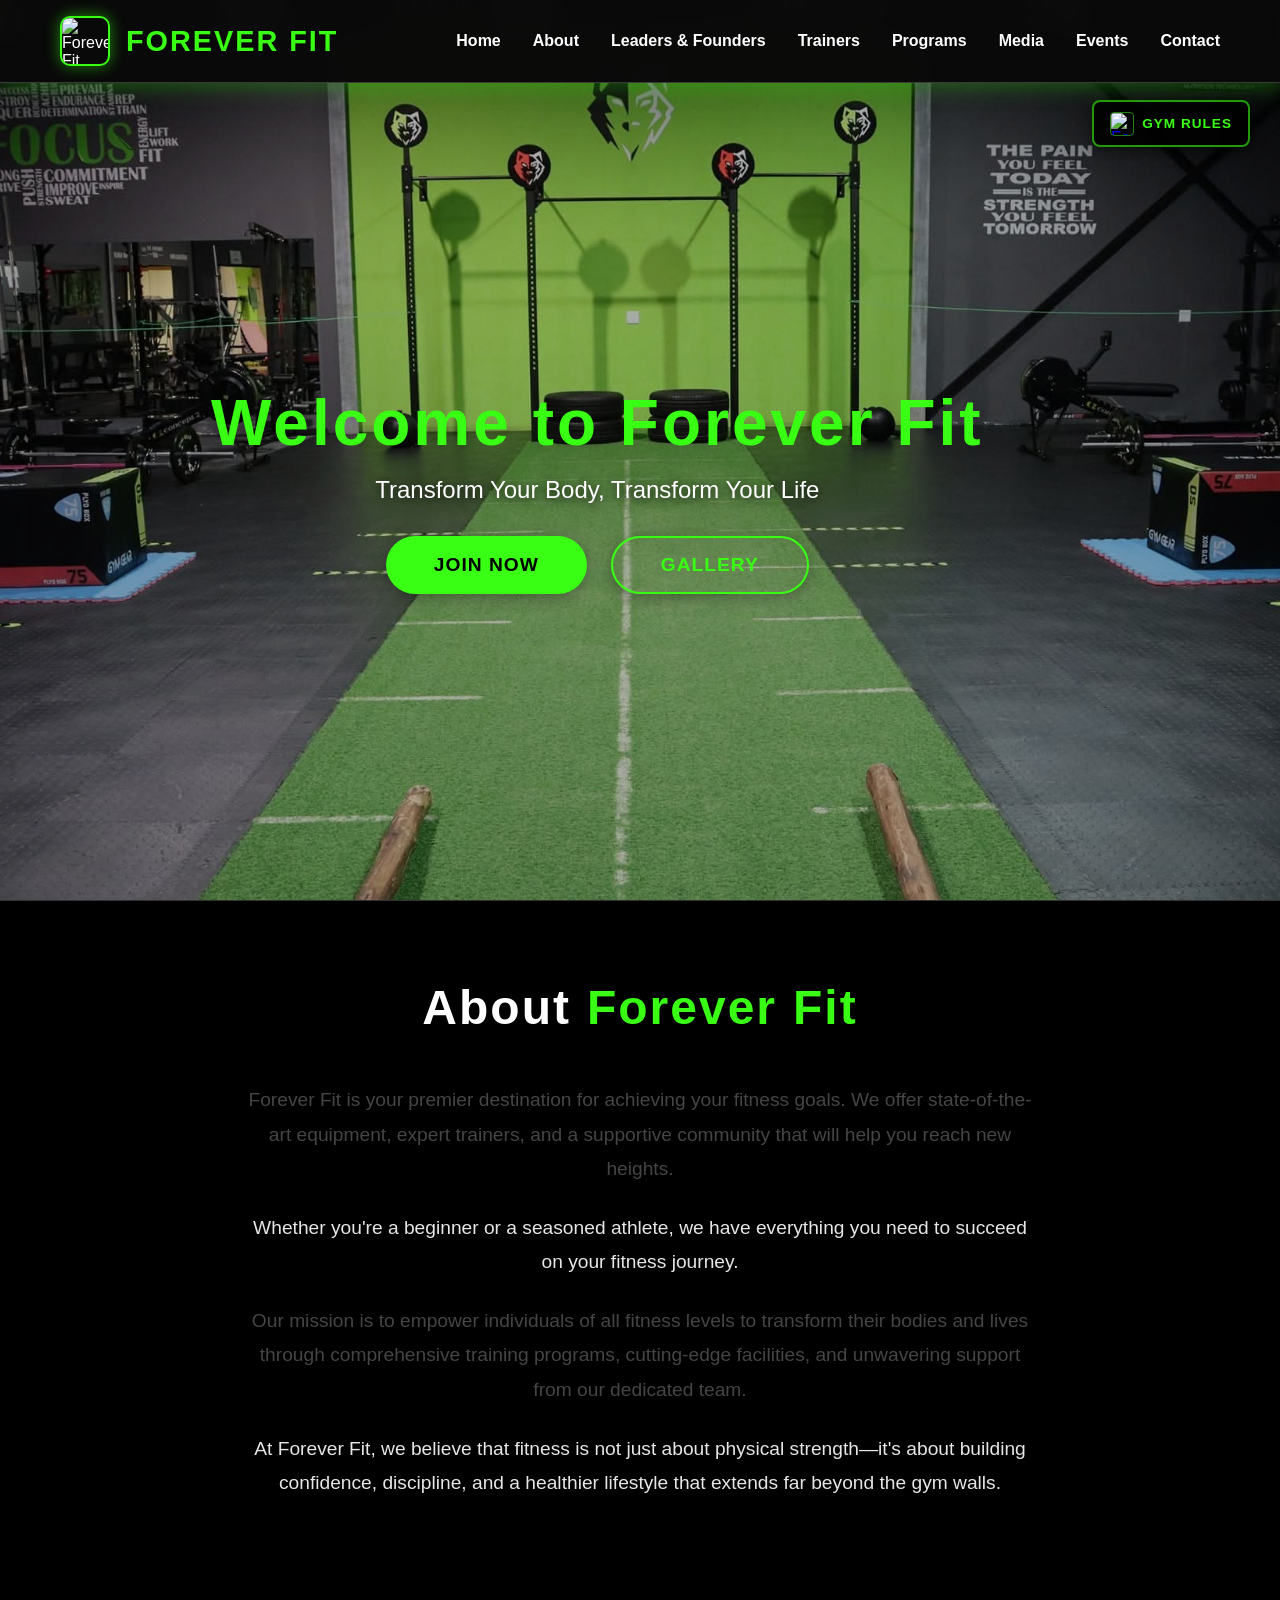
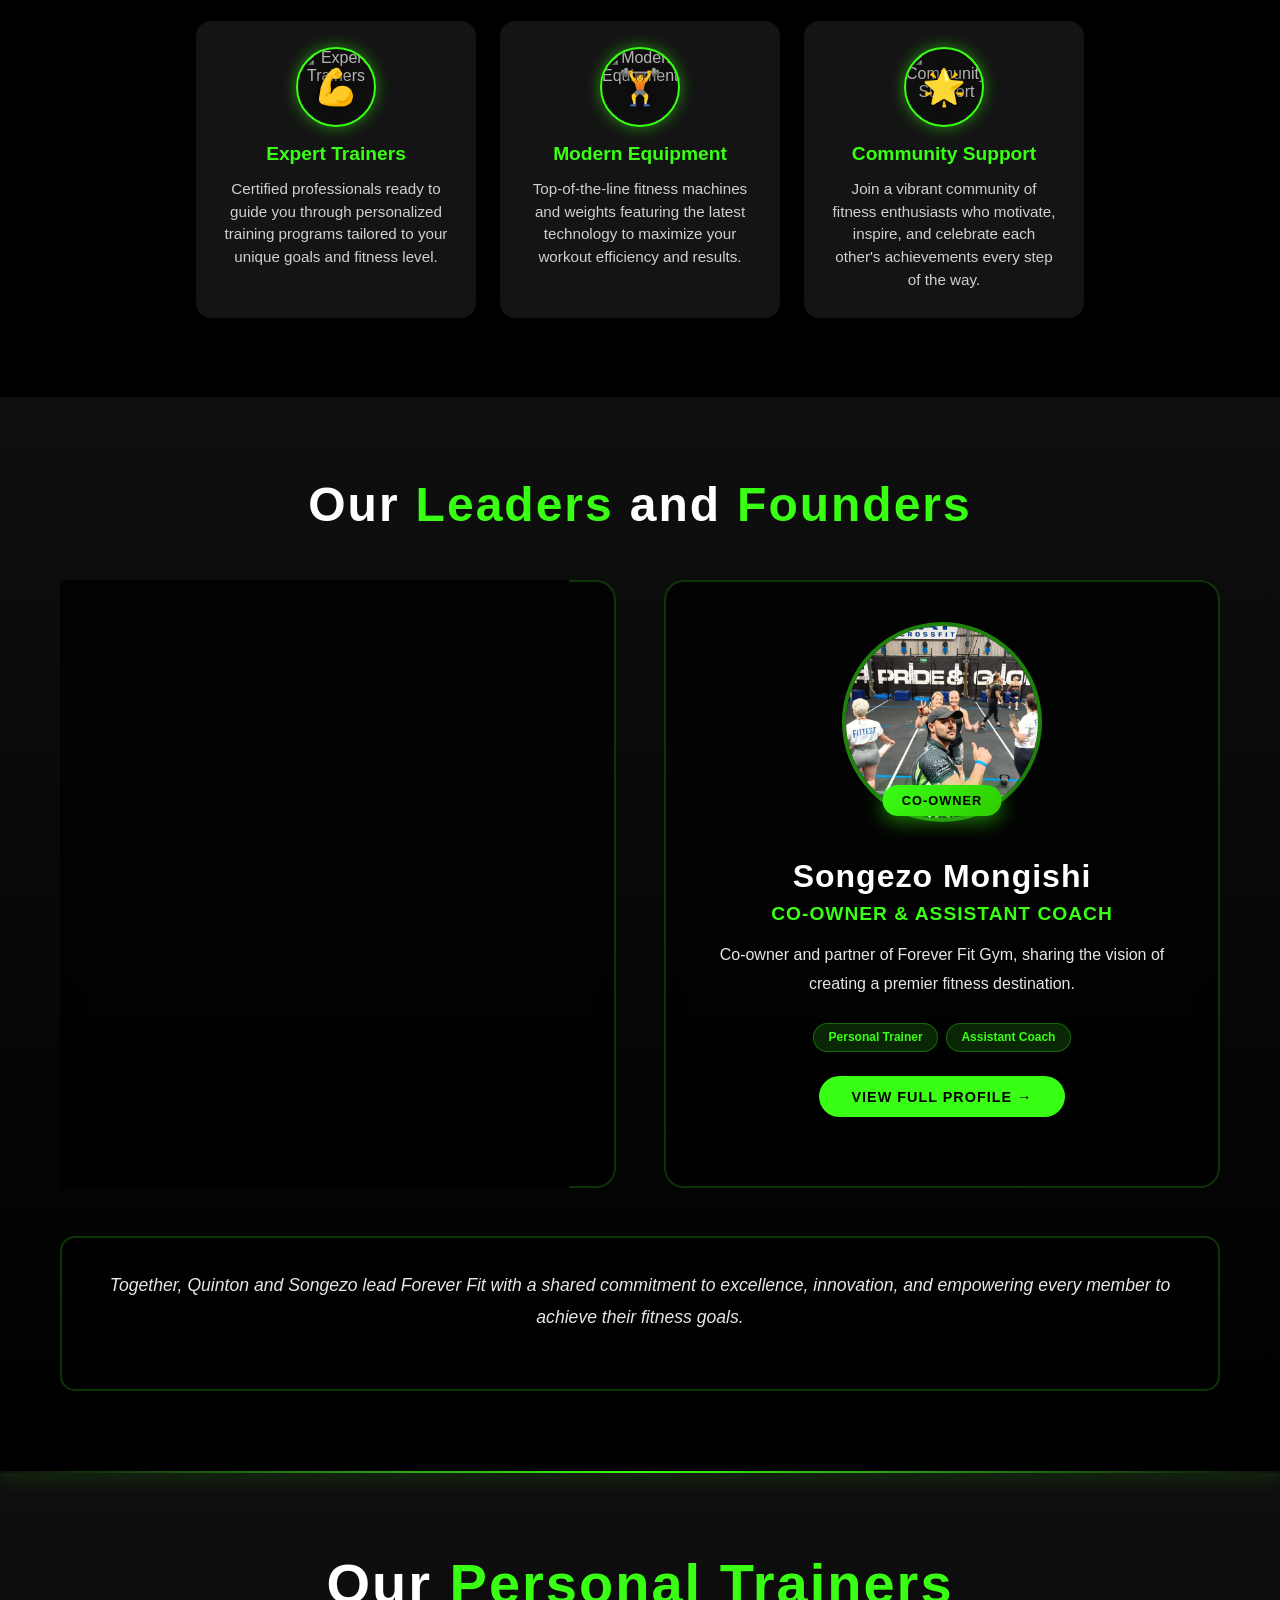
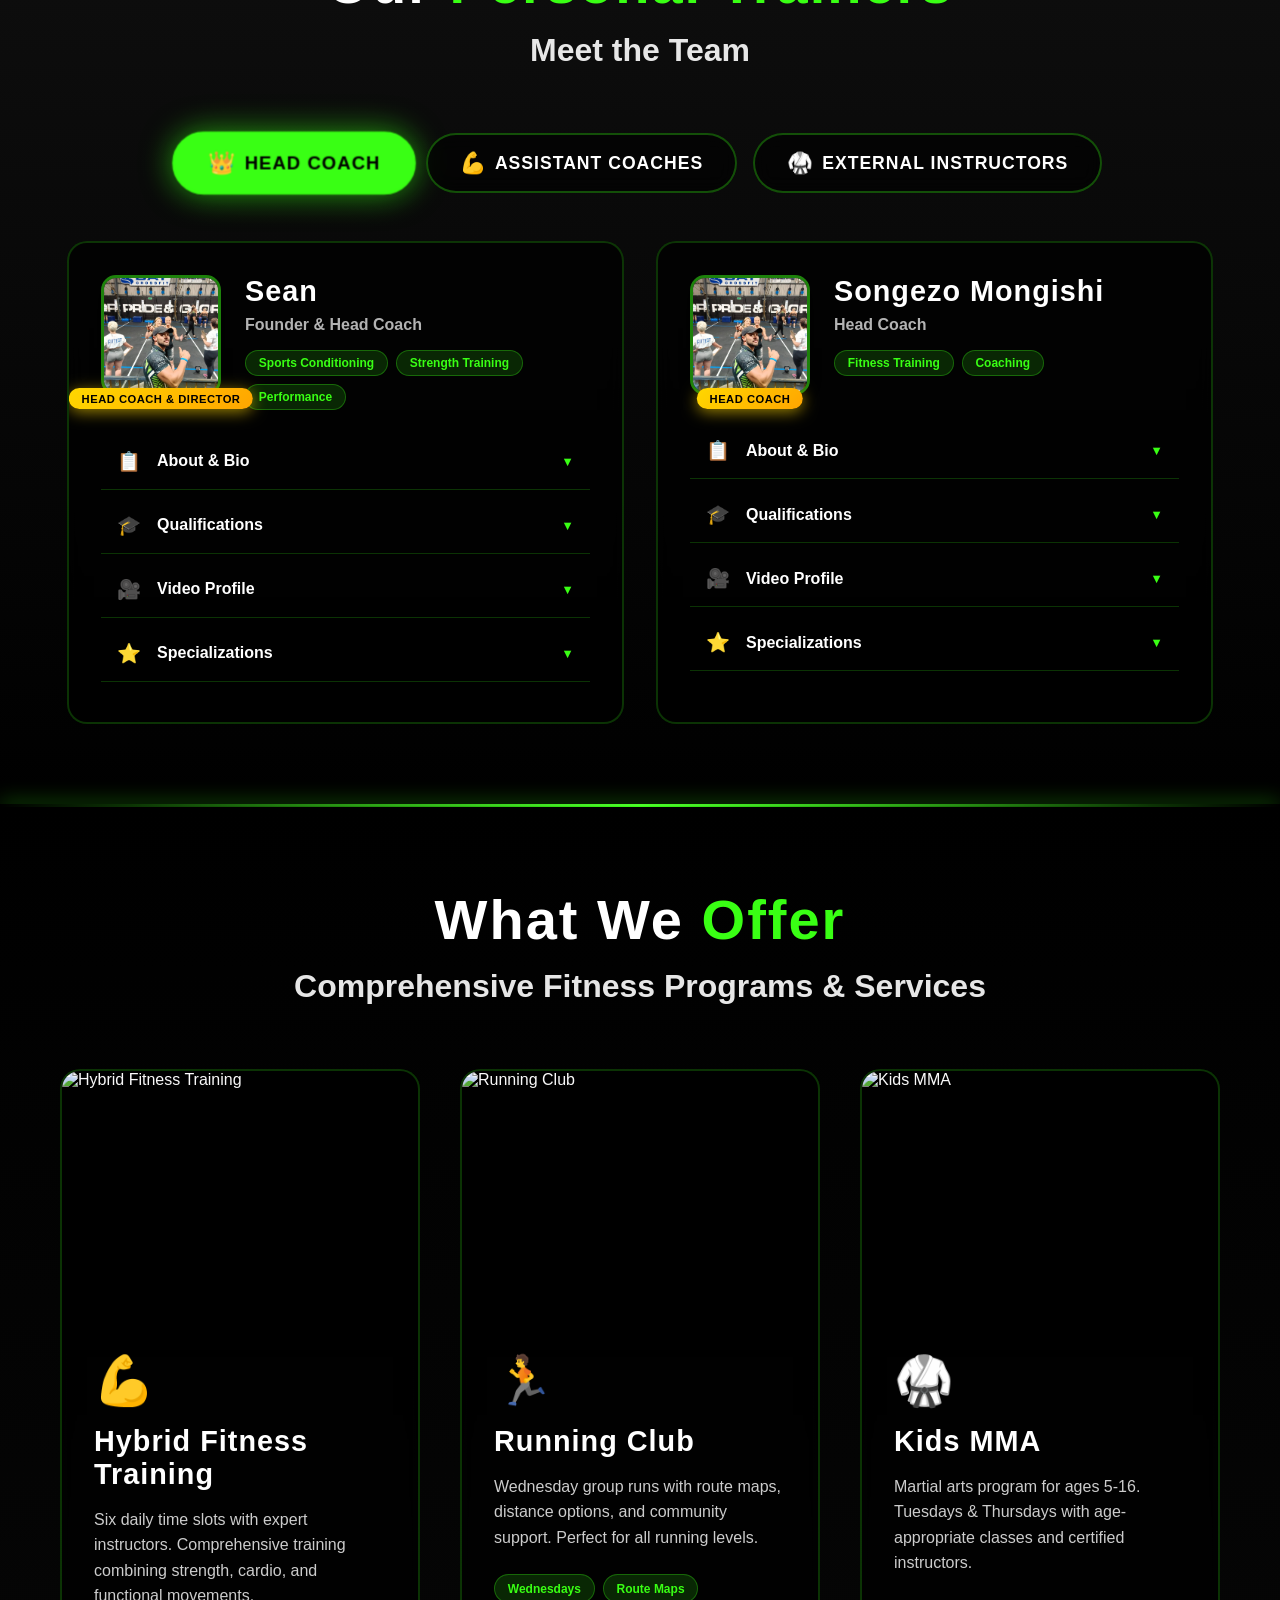
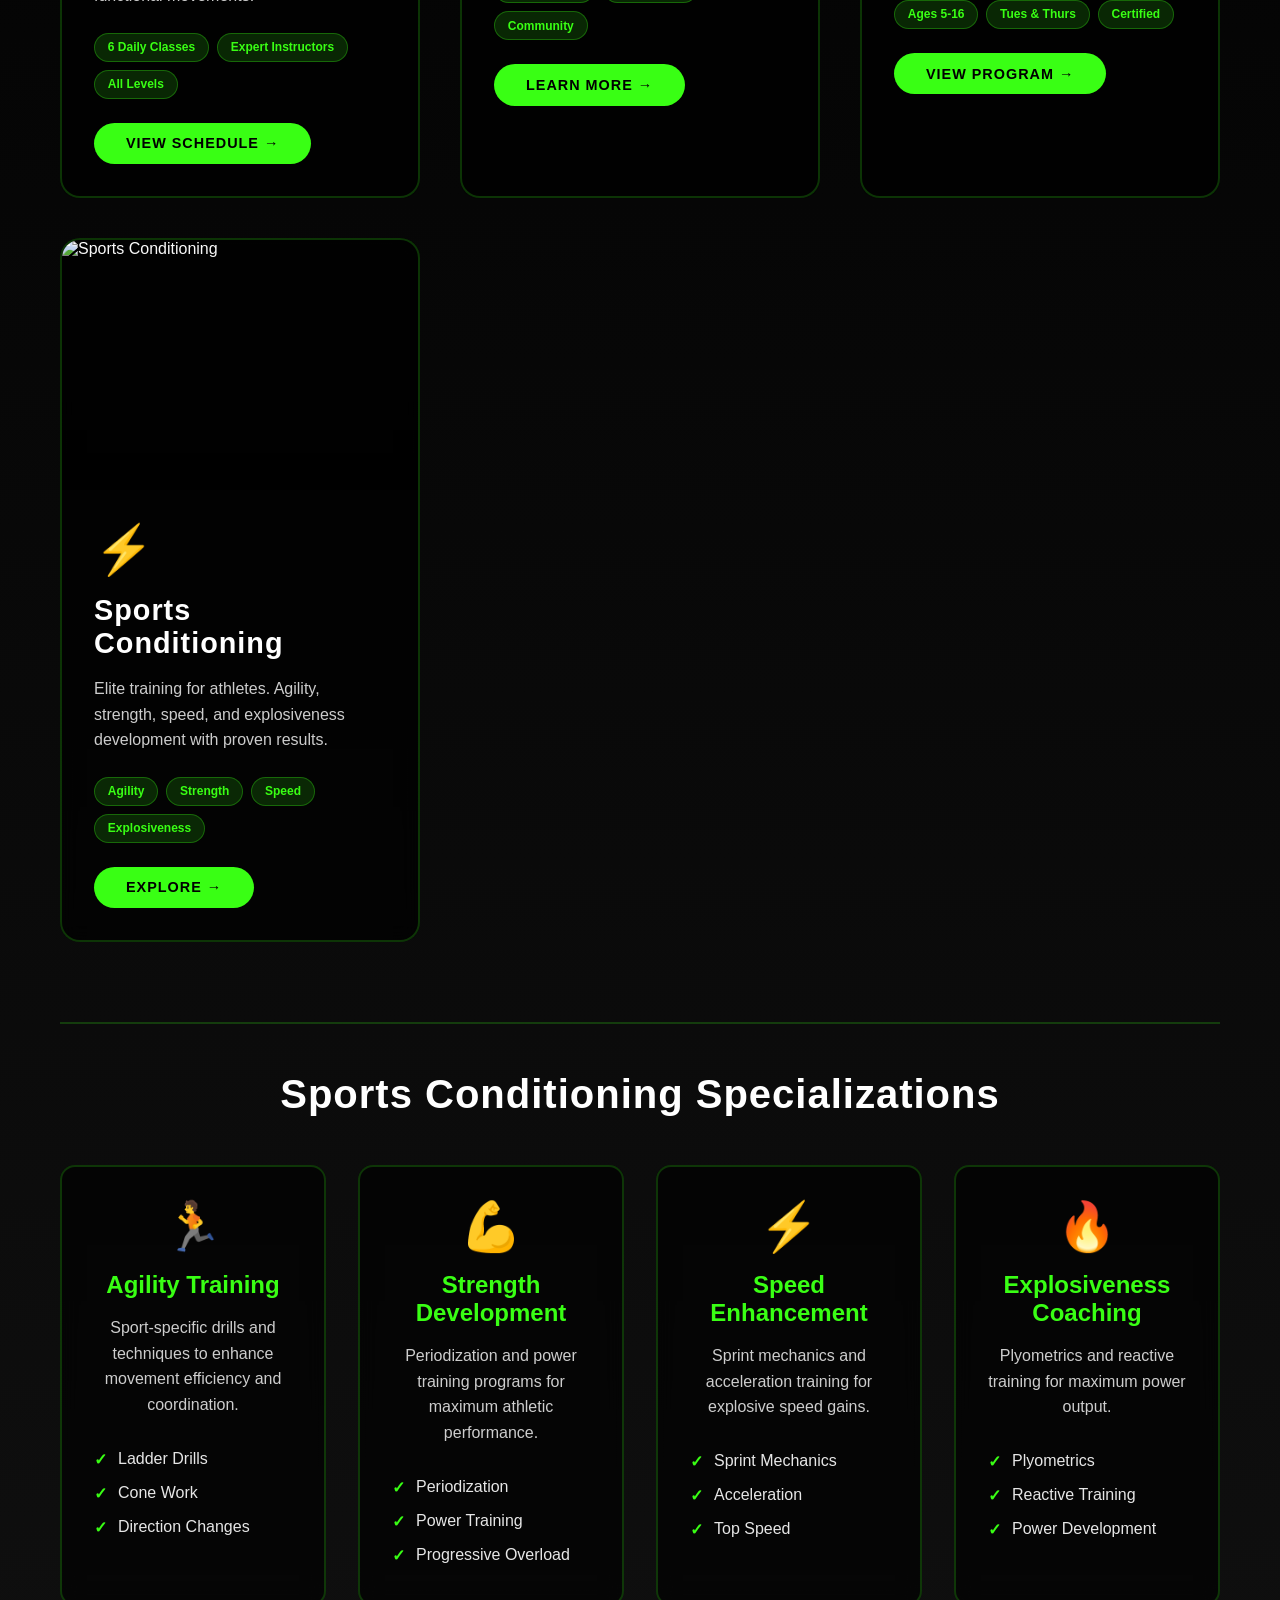
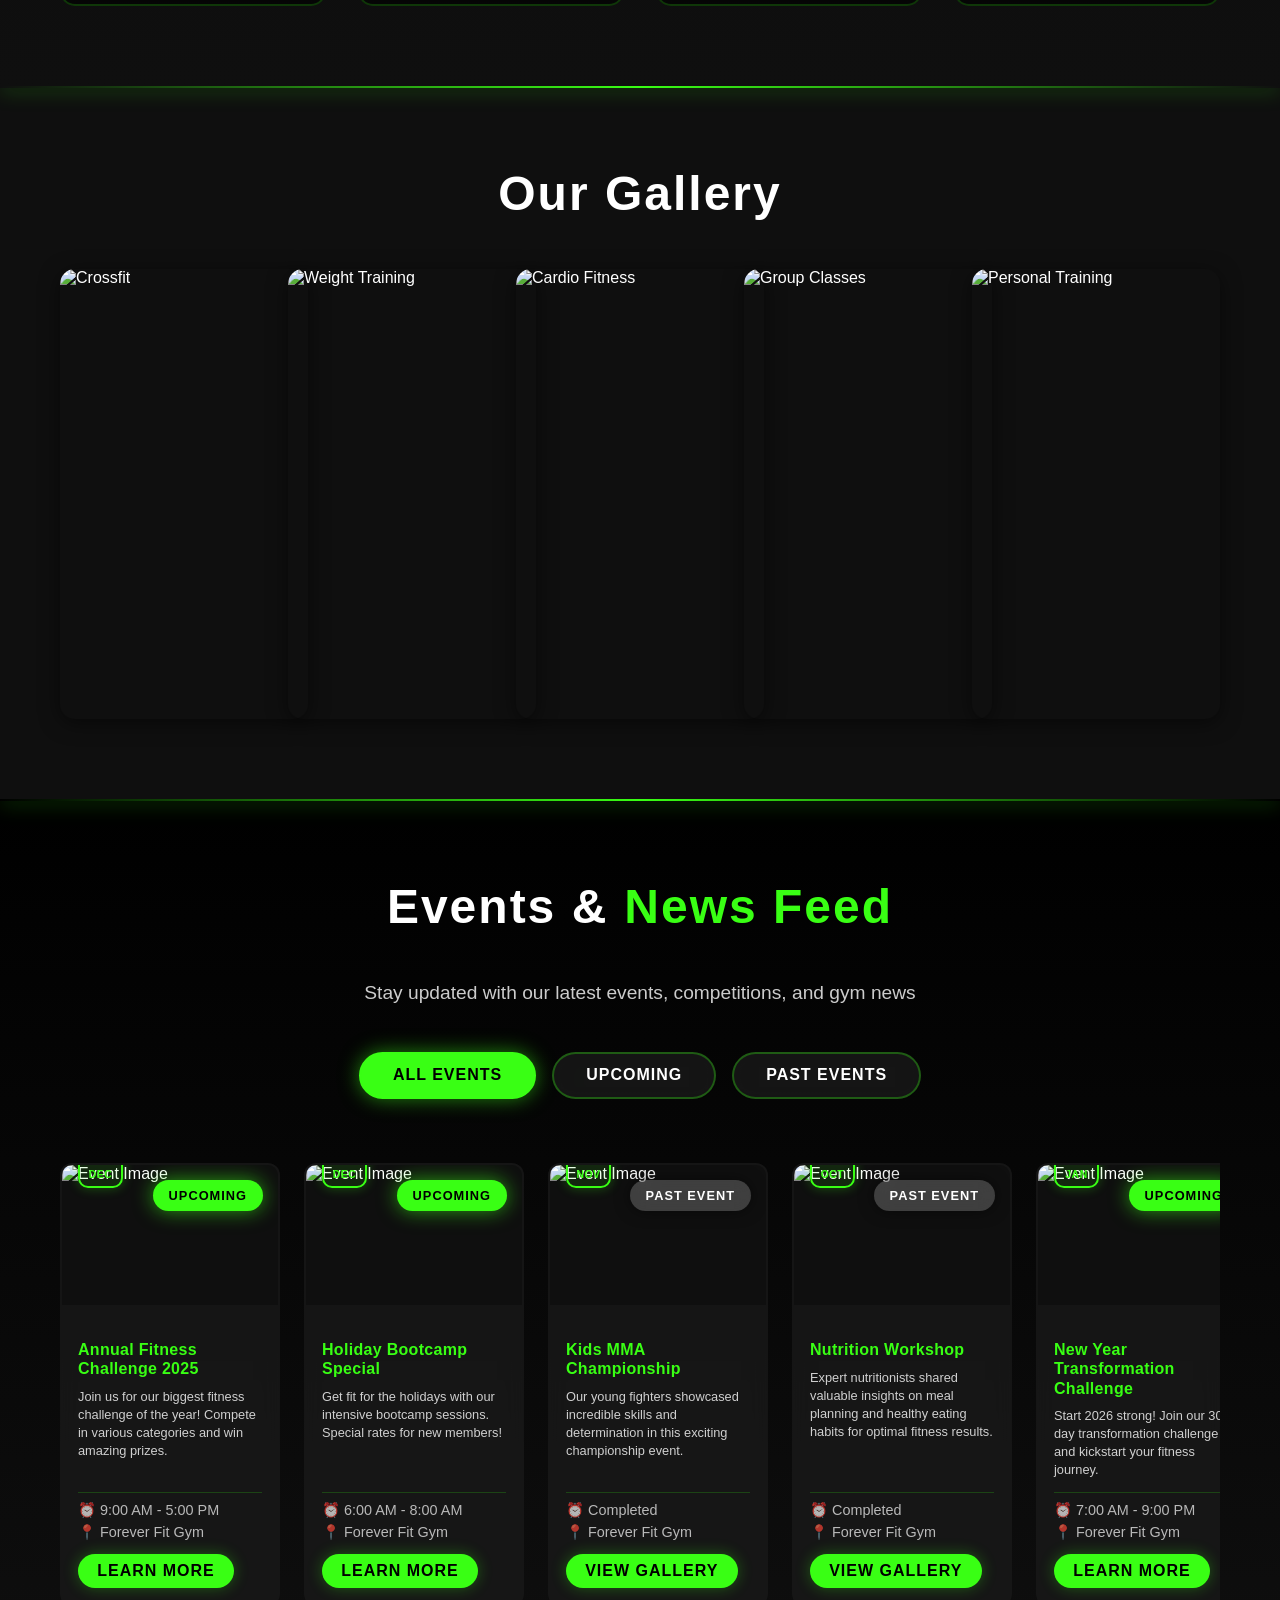
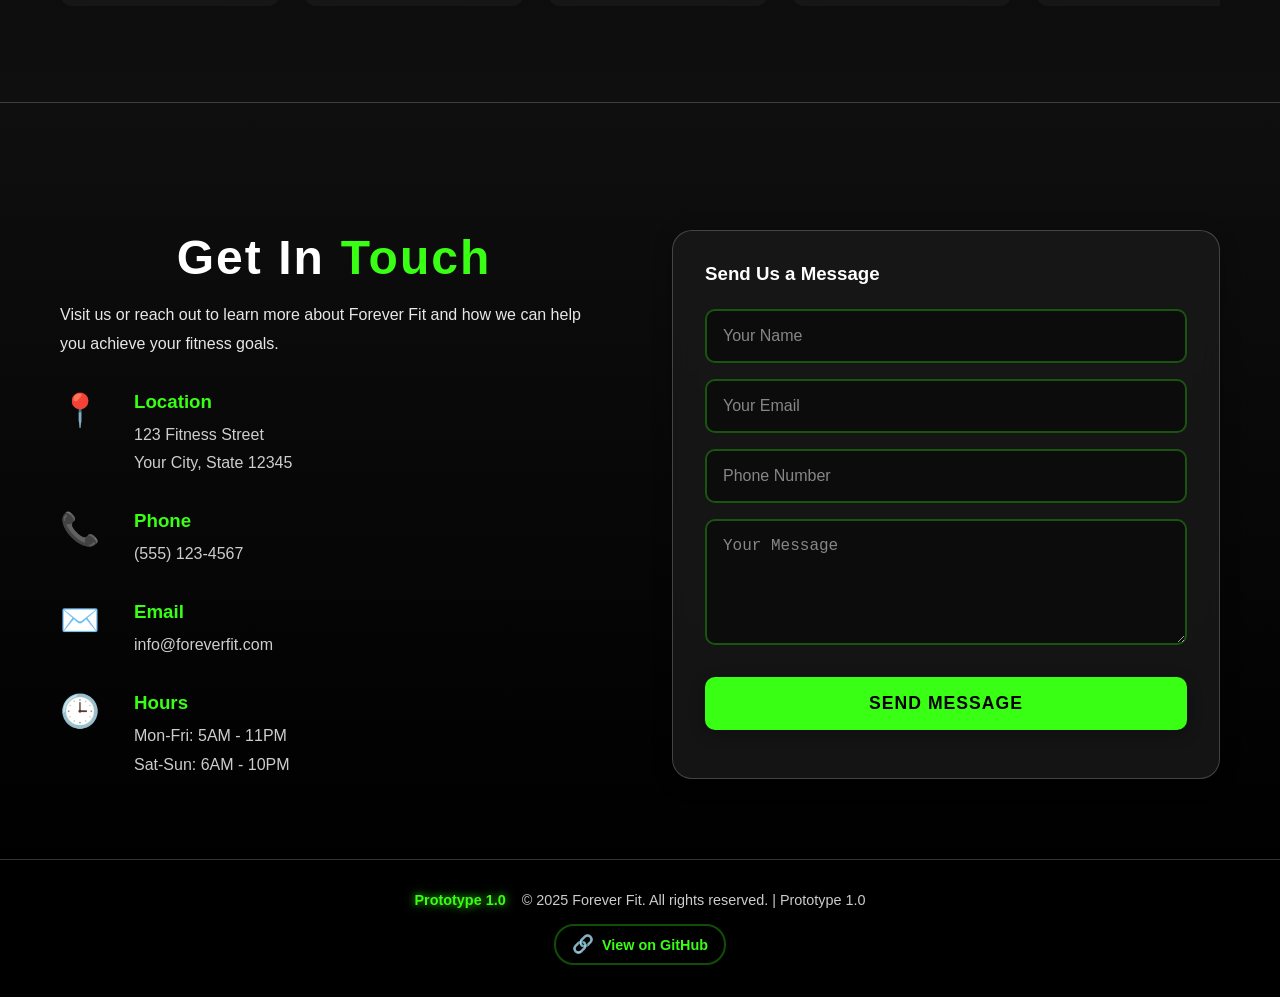
==== index.html @ a6844ccd "Complete mobile-responsive website - all pages optimized for mobile browsers" ====
<!DOCTYPE html>
<html lang="en">
<head>
    <meta charset="UTF-8">
    <meta name="viewport" content="width=device-width, initial-scale=1.0">
    <meta name="description" content="Forever Fit Gym - Your Ultimate Fitness Destination">
    <title>Forever Fit - Gym & Fitness</title>
    <link rel="stylesheet" href="css/styles.css">
    <link rel="preload" href="assets/splashenhanced.jpeg" as="image">
</head>
<body>
    <!-- Top Navigation Section -->
    <nav class="navbar" role="navigation" aria-label="Main navigation">
        <div class="nav-container">
            <div class="logo">
                <img src="images/splash enhanced.jpeg" alt="Forever Fit Logo" class="logo-image">
                <h1>FOREVER FIT</h1>
            </div>
            <ul class="nav-menu">
                <li><a href="#home">Home</a></li>
                <li><a href="#about">About</a></li>
                <li><a href="#leaders">Leaders & Founders</a></li>
                <li><a href="#trainers">Trainers</a></li>
                <li><a href="#programs">Programs</a></li>
                <li><a href="#media">Media</a></li>
                <li><a href="#events">Events</a></li>
                <li><a href="#contact">Contact</a></li>
            </ul>
            <button class="menu-toggle" aria-label="Toggle menu" aria-expanded="false">
                <span></span>
                <span></span>
                <span></span>
            </button>
        </div>
    </nav>

    <!-- Section 1: Hero Section -->
    <section id="home" class="hero-section">
        <!-- Gym Rules Button (Top Right Corner) -->
        <a href="gym-rules.html" class="gym-rules-btn-corner">
            <img src="images/splash enhanced.jpeg" alt="Forever Fit Logo" class="gym-rules-icon">
            <span>GYM RULES</span>
        </a>
        
        <div class="hero-background">
            <div class="matrix-overlay"></div>
        </div>
        <div class="hero-content">
            <h1 class="hero-title">Welcome to Forever Fit</h1>
            <p class="hero-subtitle">Transform Your Body, Transform Your Life</p>
            <div class="hero-buttons">
                <button class="cta-button">Join Now</button>
                <a href="#media" class="cta-button cta-button-secondary">Gallery</a>
            </div>
        </div>
        <div class="scroll-indicator">
            <span>Scroll Down</span>
            <div class="arrow"></div>
        </div>
    </section>

    <!-- Section 2: About Section -->
    <section id="about" class="about-section">
        <div class="about-background-image"></div>
        <div class="container">
            <h2 class="section-title">
                <span class="title-word">About</span>
                <span class="title-word accent">Forever</span>
                <span class="title-word accent">Fit</span>
            </h2>
            <div class="about-content">
                <div class="about-text">
                    <p class="sentence sentence-1 slide-in-left">Forever Fit is your premier destination for achieving your fitness goals. We offer state-of-the-art equipment, expert trainers, and a supportive community that will help you reach new heights.</p>
                    <p class="sentence sentence-2 slide-in-right">Whether you're a beginner or a seasoned athlete, we have everything you need to succeed on your fitness journey.</p>
                    <p class="sentence sentence-3 slide-in-left">Our mission is to empower individuals of all fitness levels to transform their bodies and lives through comprehensive training programs, cutting-edge facilities, and unwavering support from our dedicated team.</p>
                    <p class="sentence sentence-4 slide-in-right">At Forever Fit, we believe that fitness is not just about physical strength—it's about building confidence, discipline, and a healthier lifestyle that extends far beyond the gym walls.</p>
                </div>
                <div class="about-features">
                    <div class="feature-card">
                        <div class="feature-icon-wrapper">
                            <img src="images/splash enhanced.jpeg" alt="Expert Trainers" class="feature-icon-image">
                            <div class="feature-icon-overlay">💪</div>
                        </div>
                        <h3>Expert Trainers</h3>
                        <p>Certified professionals ready to guide you through personalized training programs tailored to your unique goals and fitness level.</p>
                    </div>
                    <div class="feature-card">
                        <div class="feature-icon-wrapper">
                            <img src="images/splash enhanced.jpeg" alt="Modern Equipment" class="feature-icon-image">
                            <div class="feature-icon-overlay">🏋️</div>
                        </div>
                        <h3>Modern Equipment</h3>
                        <p>Top-of-the-line fitness machines and weights featuring the latest technology to maximize your workout efficiency and results.</p>
                    </div>
                    <div class="feature-card">
                        <div class="feature-icon-wrapper">
                            <img src="images/splash enhanced.jpeg" alt="Community Support" class="feature-icon-image">
                            <div class="feature-icon-overlay">🌟</div>
                        </div>
                        <h3>Community Support</h3>
                        <p>Join a vibrant community of fitness enthusiasts who motivate, inspire, and celebrate each other's achievements every step of the way.</p>
                    </div>
                </div>
            </div>
        </div>
    </section>

    <!-- Section 2.5: Our Leaders and Founders -->
    <section id="leaders" class="leaders-founders-section">
        <div class="leaders-background-image"></div>
        <div class="container">
            <h2 class="section-title">
                <span class="title-word">Our</span>
                <span class="title-word accent">Leaders</span>
                <span class="title-word">and</span>
                <span class="title-word accent">Founders</span>
            </h2>
            
            <div class="leaders-grid">
                <!-- Quinton -->
                <div class="leader-card">
                    <div class="leader-image-container">
                        <img src="images/qoach_q.jpg" alt="Quinton - Founder" class="leader-image">
                        <div class="leader-badge founder-badge">Founder & Director</div>
                    </div>
                    <div class="leader-info">
                        <h3 class="leader-name">Quinton</h3>
                        <p class="leader-title">Founder, Head Coach & Director</p>
                        <p class="leader-bio">Founder and Director of Forever Fit Gym. Dual expertise as gym owner and sports conditioning specialist, leading athlete performance development.</p>
                        <div class="leader-certifications">
                            <span class="cert-badge">Strength & Conditioning</span>
                            <span class="cert-badge">Sports Performance</span>
                            <span class="cert-badge">EP Rugby Coach</span>
                        </div>
                        <a href="leadership.html" class="leader-link-btn">View Full Profile →</a>
                    </div>
                </div>
                
                <!-- Songezo Mongishi -->
                <div class="leader-card">
                    <div class="leader-image-container">
                        <img src="images/qoach_q.jpg" alt="Songezo Mongishi - Co-Owner" class="leader-image">
                        <div class="leader-badge co-owner-badge">Co-Owner</div>
                    </div>
                    <div class="leader-info">
                        <h3 class="leader-name">Songezo Mongishi</h3>
                        <p class="leader-title">Co-Owner & Assistant Coach</p>
                        <p class="leader-bio">Co-owner and partner of Forever Fit Gym, sharing the vision of creating a premier fitness destination.</p>
                        <div class="leader-certifications">
                            <span class="cert-badge">Personal Trainer</span>
                            <span class="cert-badge">Assistant Coach</span>
                        </div>
                        <a href="leadership.html" class="leader-link-btn">View Full Profile →</a>
                    </div>
                </div>
            </div>
            
            <div class="partnership-statement">
                <p class="partnership-text">Together, Quinton and Songezo lead Forever Fit with a shared commitment to excellence, innovation, and empowering every member to achieve their fitness goals.</p>
            </div>
        </div>
    </section>

    <!-- Section 3: Meet the Team / Personal Trainers -->
    <section id="trainers" class="trainers-section">
        <div class="trainers-background-image"></div>
        <div class="container">
            <h1 class="trainers-main-title">Our <span class="accent">Personal Trainers</span></h1>
            <h2 class="trainers-subtitle">Meet the Team</h2>
            
            <!-- Three-Tier Tabbed Interface -->
            <div class="trainers-tabs-container">
                <div class="trainers-tabs">
                    <button class="trainer-tab active" data-tier="head-coach">
                        <span class="tab-icon">👑</span>
                        <span class="tab-text">Head Coach</span>
                    </button>
                    <button class="trainer-tab" data-tier="assistant-coaches">
                        <span class="tab-icon">💪</span>
                        <span class="tab-text">Assistant Coaches</span>
                    </button>
                    <button class="trainer-tab" data-tier="external-instructors">
                        <span class="tab-icon">🥋</span>
                        <span class="tab-text">External Instructors</span>
                    </button>
                </div>
                
                <!-- Head Coach Tier -->
                <div class="trainers-tier-content active" data-content="head-coach">
                    <div class="trainers-grid-enhanced">
                        <div class="trainer-card-enhanced" data-role="head-coach">
                            <div class="trainer-card-header">
                                <div class="trainer-image-wrapper">
                                    <img src="images/qoach_q.jpg" alt="Head Coach" class="trainer-image-enhanced">
                                    <div class="role-badge head-coach-badge">Head Coach & Director</div>
                                </div>
                                <div class="trainer-header-info">
                                    <h3 class="trainer-name-enhanced">Sean</h3>
                                    <p class="trainer-role">Founder & Head Coach</p>
                                    <div class="trainer-specialty-tags">
                                        <span class="specialty-tag">Sports Conditioning</span>
                                        <span class="specialty-tag">Strength Training</span>
                                        <span class="specialty-tag">Performance</span>
                                    </div>
                                </div>
                            </div>
                            
                            <!-- Nested Accordion Features -->
                            <div class="trainer-accordion">
                                <div class="accordion-item">
                                    <button class="accordion-header">
                                        <span class="accordion-icon">📋</span>
                                        <span>About & Bio</span>
                                        <span class="accordion-arrow">▼</span>
                                    </button>
                                    <div class="accordion-content">
                                        <p>Head Coach and Director with extensive experience in sports conditioning and athlete performance. Leading Forever Fit with passion and expertise.</p>
                                    </div>
                                </div>
                                
                                <div class="accordion-item">
                                    <button class="accordion-header">
                                        <span class="accordion-icon">🎓</span>
                                        <span>Qualifications</span>
                                        <span class="accordion-arrow">▼</span>
                                    </button>
                                    <div class="accordion-content">
                                        <ul class="qualifications-list">
                                            <li>Certified Strength & Conditioning Specialist</li>
                                            <li>Sports Performance Coach</li>
                                            <li>EP Rugby Performance Coach</li>
                                        </ul>
                                    </div>
                                </div>
                                
                                <div class="accordion-item">
                                    <button class="accordion-header">
                                        <span class="accordion-icon">🎥</span>
                                        <span>Video Profile</span>
                                        <span class="accordion-arrow">▼</span>
                                    </button>
                                    <div class="accordion-content">
                                        <a href="#" class="video-link-btn" target="_blank">Watch Profile Video →</a>
                                    </div>
                                </div>
                                
                                <div class="accordion-item">
                                    <button class="accordion-header">
                                        <span class="accordion-icon">⭐</span>
                                        <span>Specializations</span>
                                        <span class="accordion-arrow">▼</span>
                                    </button>
                                    <div class="accordion-content">
                                        <ul class="specializations-list">
                                            <li>Sports Conditioning</li>
                                            <li>Agility Training</li>
                                            <li>Speed & Explosiveness</li>
                                            <li>Rugby Performance</li>
                                        </ul>
                                    </div>
                                </div>
                            </div>
                        </div>
                        
                        <!-- Songezo Mongishi - Head Coach -->
                        <div class="trainer-card-enhanced" data-role="head-coach">
                            <div class="trainer-card-header">
                                <div class="trainer-image-wrapper">
                                    <img src="images/qoach_q.jpg" alt="Songezo Mongishi" class="trainer-image-enhanced">
                                    <div class="role-badge head-coach-badge">Head Coach</div>
                                </div>
                                <div class="trainer-header-info">
                                    <h3 class="trainer-name-enhanced">Songezo Mongishi</h3>
                                    <p class="trainer-role">Head Coach</p>
                                    <div class="trainer-specialty-tags">
                                        <span class="specialty-tag">Fitness Training</span>
                                        <span class="specialty-tag">Coaching</span>
                                    </div>
                                </div>
                            </div>
                            
                            <!-- Nested Accordion Features -->
                            <div class="trainer-accordion">
                                <div class="accordion-item">
                                    <button class="accordion-header">
                                        <span class="accordion-icon">📋</span>
                                        <span>About & Bio</span>
                                        <span class="accordion-arrow">▼</span>
                                    </button>
                                    <div class="accordion-content">
                                        <p>Head Coach with expertise in fitness training and athlete development.</p>
                                    </div>
                                </div>
                                
                                <div class="accordion-item">
                                    <button class="accordion-header">
                                        <span class="accordion-icon">🎓</span>
                                        <span>Qualifications</span>
                                        <span class="accordion-arrow">▼</span>
                                    </button>
                                    <div class="accordion-content">
                                        <ul class="qualifications-list">
                                            <li>Certified Head Coach</li>
                                            <li>Fitness Training Specialist</li>
                                        </ul>
                                    </div>
                                </div>
                                
                                <div class="accordion-item">
                                    <button class="accordion-header">
                                        <span class="accordion-icon">🎥</span>
                                        <span>Video Profile</span>
                                        <span class="accordion-arrow">▼</span>
                                    </button>
                                    <div class="accordion-content">
                                        <a href="#" class="video-link-btn" target="_blank">Watch Profile Video →</a>
                                    </div>
                                </div>
                                
                                <div class="accordion-item">
                                    <button class="accordion-header">
                                        <span class="accordion-icon">⭐</span>
                                        <span>Specializations</span>
                                        <span class="accordion-arrow">▼</span>
                                    </button>
                                    <div class="accordion-content">
                                        <ul class="specializations-list">
                                            <li>Fitness Training</li>
                                            <li>Coaching</li>
                                        </ul>
                                    </div>
                                </div>
                            </div>
                        </div>
                    </div>
                </div>
                
                <!-- Assistant Coaches Tier -->
                <div class="trainers-tier-content" data-content="assistant-coaches">
                    <div class="trainers-grid-enhanced">
                        <!-- Devon -->
                        <div class="trainer-card-enhanced" data-role="assistant-coach">
                            <div class="trainer-card-header">
                                <div class="trainer-image-wrapper">
                                    <img src="images/PT2.jpg" alt="Devon" class="trainer-image-enhanced">
                                    <div class="role-badge assistant-badge">Assistant Coach</div>
                                </div>
                                <div class="trainer-header-info">
                                    <h3 class="trainer-name-enhanced">Devon</h3>
                                    <p class="trainer-role">Assistant Coach</p>
                                </div>
                            </div>
                            <div class="trainer-accordion">
                                <div class="accordion-item">
                                    <button class="accordion-header">
                                        <span class="accordion-icon">📋</span>
                                        <span>About</span>
                                        <span class="accordion-arrow">▼</span>
                                    </button>
                                    <div class="accordion-content">
                                        <p>Dedicated assistant coach specializing in functional training and athlete development.</p>
                                    </div>
                                </div>
                                <div class="accordion-item">
                                    <button class="accordion-header">
                                        <span class="accordion-icon">🎓</span>
                                        <span>Qualifications</span>
                                        <span class="accordion-arrow">▼</span>
                                    </button>
                                    <div class="accordion-content">
                                        <ul class="qualifications-list">
                                            <li>Certified Personal Trainer</li>
                                            <li>Functional Training Specialist</li>
                                        </ul>
                                    </div>
                                </div>
                            </div>
                        </div>
                        
                        <!-- Brent -->
                        <div class="trainer-card-enhanced" data-role="assistant-coach">
                            <div class="trainer-card-header">
                                <div class="trainer-image-wrapper">
                                    <img src="images/owen_Pt.jpg" alt="Brent" class="trainer-image-enhanced">
                                    <div class="role-badge co-owner-badge">Co-Owner & Assistant Coach</div>
                                </div>
                                <div class="trainer-header-info">
                                    <h3 class="trainer-name-enhanced">Brent</h3>
                                    <p class="trainer-role">Co-Owner & Assistant Coach</p>
                                </div>
                            </div>
                            <div class="trainer-accordion">
                                <div class="accordion-item">
                                    <button class="accordion-header">
                                        <span class="accordion-icon">📋</span>
                                        <span>About</span>
                                        <span class="accordion-arrow">▼</span>
                                    </button>
                                    <div class="accordion-content">
                                        <p>Co-owner and assistant coach with expertise in strength training and bodybuilding.</p>
                                    </div>
                                </div>
                                <div class="accordion-item">
                                    <button class="accordion-header">
                                        <span class="accordion-icon">🎓</span>
                                        <span>Qualifications</span>
                                        <span class="accordion-arrow">▼</span>
                                    </button>
                                    <div class="accordion-content">
                                        <ul class="qualifications-list">
                                            <li>Certified Personal Trainer</li>
                                            <li>Bodybuilding Specialist</li>
                                        </ul>
                                    </div>
                                </div>
                            </div>
                        </div>
                        
                        <!-- John -->
                        <div class="trainer-card-enhanced" data-role="assistant-coach">
                            <div class="trainer-card-header">
                                <div class="trainer-image-wrapper">
                                    <img src="images/Q_PT.jpg" alt="John" class="trainer-image-enhanced">
                                    <div class="role-badge co-owner-badge">Co-Owner & Assistant Coach</div>
                                </div>
                                <div class="trainer-header-info">
                                    <h3 class="trainer-name-enhanced">John</h3>
                                    <p class="trainer-role">Co-Owner & Assistant Coach</p>
                                </div>
                            </div>
                            <div class="trainer-accordion">
                                <div class="accordion-item">
                                    <button class="accordion-header">
                                        <span class="accordion-icon">📋</span>
                                        <span>About</span>
                                        <span class="accordion-arrow">▼</span>
                                    </button>
                                    <div class="accordion-content">
                                        <p>Co-owner and assistant coach focused on comprehensive fitness training.</p>
                                    </div>
                                </div>
                                <div class="accordion-item">
                                    <button class="accordion-header">
                                        <span class="accordion-icon">🎓</span>
                                        <span>Qualifications</span>
                                        <span class="accordion-arrow">▼</span>
                                    </button>
                                    <div class="accordion-content">
                                        <ul class="qualifications-list">
                                            <li>Certified Personal Trainer</li>
                                            <li>Fitness Specialist</li>
                                        </ul>
                                    </div>
                                </div>
                            </div>
                        </div>
                        
                        <!-- Songezo Mongishi - Assistant Coach -->
                        <div class="trainer-card-enhanced" data-role="assistant-coach">
                            <div class="trainer-card-header">
                                <div class="trainer-image-wrapper">
                                    <img src="images/qoach_q.jpg" alt="Songezo Mongishi" class="trainer-image-enhanced">
                                    <div class="role-badge assistant-badge">Assistant Coach</div>
                                </div>
                                <div class="trainer-header-info">
                                    <h3 class="trainer-name-enhanced">Songezo Mongishi</h3>
                                    <p class="trainer-role">Assistant Coach</p>
                                </div>
                            </div>
                            <div class="trainer-accordion">
                                <div class="accordion-item">
                                    <button class="accordion-header">
                                        <span class="accordion-icon">📋</span>
                                        <span>About</span>
                                        <span class="accordion-arrow">▼</span>
                                    </button>
                                    <div class="accordion-content">
                                        <p>Assistant coach dedicated to helping members achieve their fitness goals.</p>
                                    </div>
                                </div>
                                <div class="accordion-item">
                                    <button class="accordion-header">
                                        <span class="accordion-icon">🎓</span>
                                        <span>Qualifications</span>
                                        <span class="accordion-arrow">▼</span>
                                    </button>
                                    <div class="accordion-content">
                                        <ul class="qualifications-list">
                                            <li>Certified Personal Trainer</li>
                                            <li>Assistant Coach Certification</li>
                                        </ul>
                                    </div>
                                </div>
                            </div>
                        </div>
                    </div>
                </div>
                
                <!-- External Instructors Tier -->
                <div class="trainers-tier-content" data-content="external-instructors">
                    <div class="trainer-card-enhanced" data-role="external-instructor">
                        <div class="trainer-card-header">
                            <div class="trainer-image-wrapper">
                                <img src="images/owen_Pt.jpg" alt="John Williams" class="trainer-image-enhanced">
                                <div class="role-badge external-badge">External Instructor</div>
                            </div>
                            <div class="trainer-header-info">
                                <h3 class="trainer-name-enhanced">John Williams</h3>
                                <p class="trainer-role">MMA Coach</p>
                                <div class="trainer-specialty-tags">
                                    <span class="specialty-tag mma-tag">MMA</span>
                                    <span class="specialty-tag">Combat Sports</span>
                                </div>
                            </div>
                        </div>
                        <div class="trainer-accordion">
                            <div class="accordion-item">
                                <button class="accordion-header">
                                    <span class="accordion-icon">📋</span>
                                    <span>About</span>
                                    <span class="accordion-arrow">▼</span>
                                </button>
                                <div class="accordion-content">
                                    <p>External MMA instructor specializing in mixed martial arts training and combat sports.</p>
                                </div>
                            </div>
                            <div class="accordion-item">
                                <button class="accordion-header">
                                    <span class="accordion-icon">🎓</span>
                                    <span>Qualifications</span>
                                    <span class="accordion-arrow">▼</span>
                                </button>
                                <div class="accordion-content">
                                    <ul class="qualifications-list">
                                        <li>Certified MMA Instructor</li>
                                        <li>Combat Sports Specialist</li>
                                    </ul>
                                </div>
                            </div>
                            <div class="accordion-item">
                                <button class="accordion-header">
                                    <span class="accordion-icon">📅</span>
                                    <span>Availability</span>
                                    <span class="accordion-arrow">▼</span>
                                </button>
                                <div class="accordion-content">
                                    <p>Available for private sessions and group classes. Contact for scheduling.</p>
                                </div>
                            </div>
                        </div>
                    </div>
                </div>
            </div>
        </div>
    </section>

    <!-- Section Divider: Personal Trainers to Programs -->
    <div class="section-divider"></div>

    <!-- Section 4: What We Offer / Programs -->
    <section id="programs" class="programs-section">
        <div class="programs-background-image"></div>
        <div class="container">
            <h1 class="programs-main-title">What We <span class="accent">Offer</span></h1>
            <h2 class="programs-subtitle">Comprehensive Fitness Programs & Services</h2>
            
            <!-- Programs Grid -->
            <div class="programs-grid">
                <!-- Hybrid Fitness Training -->
                <div class="program-card">
                    <div class="program-card-image">
                        <img src="images/forverfit img1.jpg" alt="Hybrid Fitness Training">
                        <div class="program-overlay"></div>
                    </div>
                    <div class="program-card-content">
                        <div class="program-icon">💪</div>
                        <h3 class="program-title">Hybrid Fitness Training</h3>
                        <p class="program-description">Six daily time slots with expert instructors. Comprehensive training combining strength, cardio, and functional movements.</p>
                        <div class="program-features">
                            <span class="feature-badge">6 Daily Classes</span>
                            <span class="feature-badge">Expert Instructors</span>
                            <span class="feature-badge">All Levels</span>
                        </div>
                        <a href="hybrid-fitness.html" class="program-btn">View Schedule →</a>
                    </div>
                </div>

                <!-- Running Club -->
                <div class="program-card">
                    <div class="program-card-image">
                        <img src="images/FF img2.jpg" alt="Running Club">
                        <div class="program-overlay"></div>
                    </div>
                    <div class="program-card-content">
                        <div class="program-icon">🏃</div>
                        <h3 class="program-title">Running Club</h3>
                        <p class="program-description">Wednesday group runs with route maps, distance options, and community support. Perfect for all running levels.</p>
                        <div class="program-features">
                            <span class="feature-badge">Wednesdays</span>
                            <span class="feature-badge">Route Maps</span>
                            <span class="feature-badge">Community</span>
                        </div>
                        <a href="running-club.html" class="program-btn">Learn More →</a>
                    </div>
                </div>

                <!-- Kids MMA -->
                <div class="program-card">
                    <div class="program-card-image">
                        <img src="images/Screenshot 2025-12-01 124404.png" alt="Kids MMA">
                        <div class="program-overlay"></div>
                    </div>
                    <div class="program-card-content">
                        <div class="program-icon">🥋</div>
                        <h3 class="program-title">Kids MMA</h3>
                        <p class="program-description">Martial arts program for ages 5-16. Tuesdays & Thursdays with age-appropriate classes and certified instructors.</p>
                        <div class="program-features">
                            <span class="feature-badge">Ages 5-16</span>
                            <span class="feature-badge">Tues & Thurs</span>
                            <span class="feature-badge">Certified</span>
                        </div>
                        <a href="kids-mma.html" class="program-btn">View Program →</a>
                    </div>
                </div>

                <!-- Sports Conditioning -->
                <div class="program-card">
                    <div class="program-card-image">
                        <img src="images/img3.jpg" alt="Sports Conditioning">
                        <div class="program-overlay"></div>
                    </div>
                    <div class="program-card-content">
                        <div class="program-icon">⚡</div>
                        <h3 class="program-title">Sports Conditioning</h3>
                        <p class="program-description">Elite training for athletes. Agility, strength, speed, and explosiveness development with proven results.</p>
                        <div class="program-features">
                            <span class="feature-badge">Agility</span>
                            <span class="feature-badge">Strength</span>
                            <span class="feature-badge">Speed</span>
                            <span class="feature-badge">Explosiveness</span>
                        </div>
                        <a href="sports-conditioning.html" class="program-btn">Explore →</a>
                    </div>
                </div>
            </div>

            <!-- Sports Conditioning Sub-Categories -->
            <div class="sports-conditioning-details">
                <h2 class="section-subtitle">Sports Conditioning Specializations</h2>
                <div class="conditioning-grid">
                    <div class="conditioning-card">
                        <div class="conditioning-icon">🏃</div>
                        <h3>Agility Training</h3>
                        <p>Sport-specific drills and techniques to enhance movement efficiency and coordination.</p>
                        <ul class="conditioning-features">
                            <li>Ladder Drills</li>
                            <li>Cone Work</li>
                            <li>Direction Changes</li>
                        </ul>
                    </div>
                    <div class="conditioning-card">
                        <div class="conditioning-icon">💪</div>
                        <h3>Strength Development</h3>
                        <p>Periodization and power training programs for maximum athletic performance.</p>
                        <ul class="conditioning-features">
                            <li>Periodization</li>
                            <li>Power Training</li>
                            <li>Progressive Overload</li>
                        </ul>
                    </div>
                    <div class="conditioning-card">
                        <div class="conditioning-icon">⚡</div>
                        <h3>Speed Enhancement</h3>
                        <p>Sprint mechanics and acceleration training for explosive speed gains.</p>
                        <ul class="conditioning-features">
                            <li>Sprint Mechanics</li>
                            <li>Acceleration</li>
                            <li>Top Speed</li>
                        </ul>
                    </div>
                    <div class="conditioning-card">
                        <div class="conditioning-icon">🔥</div>
                        <h3>Explosiveness Coaching</h3>
                        <p>Plyometrics and reactive training for maximum power output.</p>
                        <ul class="conditioning-features">
                            <li>Plyometrics</li>
                            <li>Reactive Training</li>
                            <li>Power Development</li>
                        </ul>
                    </div>
                </div>
            </div>
        </div>
    </section>

    <!-- Section 5: Media/Images Gallery -->
    <section id="media" class="media-section">
        <div class="gallery-background-image"></div>
        <div class="container">
            <h2 class="section-title">Our Gallery</h2>
            <div class="expanding-gallery">
                <div class="expanding-card">
                    <div class="card-image">
                        <img src="images/forverfit img1.jpg" alt="Crossfit" loading="lazy">
                    </div>
                    <div class="card-content">
                        <h3 class="card-title">Crossfit</h3>
                        <p class="card-description">High-intensity functional training</p>
                    </div>
                </div>
                <div class="expanding-card">
                    <div class="card-image">
                        <img src="images/FF img2.jpg" alt="Weight Training" loading="lazy">
                    </div>
                    <div class="card-content">
                        <h3 class="card-title">Weight Training</h3>
                        <p class="card-description">Build strength and muscle</p>
                    </div>
                </div>
                <div class="expanding-card">
                    <div class="card-image">
                        <img src="images/img3.jpg" alt="Cardio Fitness" loading="lazy">
                    </div>
                    <div class="card-content">
                        <h3 class="card-title">Cardio Fitness</h3>
                        <p class="card-description">Boost endurance</p>
                    </div>
                </div>
                <div class="expanding-card">
                    <div class="card-image">
                        <img src="images/splash enhanced.jpeg" alt="Group Classes" loading="lazy">
                    </div>
                    <div class="card-content">
                        <h3 class="card-title">Group Classes</h3>
                        <p class="card-description">Zumba, Yoga, HIIT</p>
                    </div>
                </div>
                <div class="expanding-card">
                    <div class="card-image">
                        <img src="images/WhatsApp Image 2025-11-19 at 16.18.46_f7d66fb3.jpg" alt="Personal Training" loading="lazy">
                    </div>
                    <div class="card-content">
                        <h3 class="card-title">Personal Training</h3>
                        <p class="card-description">One-on-one sessions</p>
                    </div>
                </div>
            </div>
        </div>
    </section>

    <!-- Events & News Feed Section -->
    <section id="events" class="events-section">
        <div class="container">
            <h2 class="section-title">Events & <span class="accent">News Feed</span></h2>
            <p class="events-subtitle">Stay updated with our latest events, competitions, and gym news</p>
            
            <!-- Filter Tabs -->
            <div class="events-filter">
                <button class="filter-btn active" data-filter="all">All Events</button>
                <button class="filter-btn" data-filter="upcoming">Upcoming</button>
                <button class="filter-btn" data-filter="past">Past Events</button>
            </div>

            <!-- Events Feed -->
            <div class="events-feed">
                <!-- Upcoming Events -->
                <article class="event-card upcoming" data-category="upcoming">
                    <div class="event-image-container">
                        <img src="images/splash enhanced.jpeg" alt="Event Image" class="event-image">
                        <div class="event-badge upcoming-badge">Upcoming</div>
                    </div>
                    <div class="event-content">
                        <div class="event-date">
                            <span class="date-day">15</span>
                            <span class="date-month">DEC</span>
                        </div>
                        <h3 class="event-title">Annual Fitness Challenge 2025</h3>
                        <p class="event-description">Join us for our biggest fitness challenge of the year! Compete in various categories and win amazing prizes.</p>
                        <div class="event-meta">
                            <span class="event-time">⏰ 9:00 AM - 5:00 PM</span>
                            <span class="event-location">📍 Forever Fit Gym</span>
                        </div>
                        <button class="event-btn">Learn More</button>
                    </div>
                </article>

                <article class="event-card upcoming" data-category="upcoming">
                    <div class="event-image-container">
                        <img src="images/splash enhanced.jpeg" alt="Event Image" class="event-image">
                        <div class="event-badge upcoming-badge">Upcoming</div>
                    </div>
                    <div class="event-content">
                        <div class="event-date">
                            <span class="date-day">22</span>
                            <span class="date-month">DEC</span>
                        </div>
                        <h3 class="event-title">Holiday Bootcamp Special</h3>
                        <p class="event-description">Get fit for the holidays with our intensive bootcamp sessions. Special rates for new members!</p>
                        <div class="event-meta">
                            <span class="event-time">⏰ 6:00 AM - 8:00 AM</span>
                            <span class="event-location">📍 Forever Fit Gym</span>
                        </div>
                        <button class="event-btn">Learn More</button>
                    </div>
                </article>

                <!-- Past Events -->
                <article class="event-card past" data-category="past">
                    <div class="event-image-container">
                        <img src="images/splash enhanced.jpeg" alt="Event Image" class="event-image">
                        <div class="event-badge past-badge">Past Event</div>
                    </div>
                    <div class="event-content">
                        <div class="event-date">
                            <span class="date-day">10</span>
                            <span class="date-month">NOV</span>
                        </div>
                        <h3 class="event-title">Kids MMA Championship</h3>
                        <p class="event-description">Our young fighters showcased incredible skills and determination in this exciting championship event.</p>
                        <div class="event-meta">
                            <span class="event-time">⏰ Completed</span>
                            <span class="event-location">📍 Forever Fit Gym</span>
                        </div>
                        <button class="event-btn">View Gallery</button>
                    </div>
                </article>

                <article class="event-card past" data-category="past">
                    <div class="event-image-container">
                        <img src="images/splash enhanced.jpeg" alt="Event Image" class="event-image">
                        <div class="event-badge past-badge">Past Event</div>
                    </div>
                    <div class="event-content">
                        <div class="event-date">
                            <span class="date-day">28</span>
                            <span class="date-month">OCT</span>
                        </div>
                        <h3 class="event-title">Nutrition Workshop</h3>
                        <p class="event-description">Expert nutritionists shared valuable insights on meal planning and healthy eating habits for optimal fitness results.</p>
                        <div class="event-meta">
                            <span class="event-time">⏰ Completed</span>
                            <span class="event-location">📍 Forever Fit Gym</span>
                        </div>
                        <button class="event-btn">View Gallery</button>
                    </div>
                </article>

                <article class="event-card upcoming" data-category="upcoming">
                    <div class="event-image-container">
                        <img src="images/splash enhanced.jpeg" alt="Event Image" class="event-image">
                        <div class="event-badge upcoming-badge">Upcoming</div>
                    </div>
                    <div class="event-content">
                        <div class="event-date">
                            <span class="date-day">05</span>
                            <span class="date-month">JAN</span>
                        </div>
                        <h3 class="event-title">New Year Transformation Challenge</h3>
                        <p class="event-description">Start 2026 strong! Join our 30-day transformation challenge and kickstart your fitness journey.</p>
                        <div class="event-meta">
                            <span class="event-time">⏰ 7:00 AM - 9:00 PM</span>
                            <span class="event-location">📍 Forever Fit Gym</span>
                        </div>
                        <button class="event-btn">Learn More</button>
                    </div>
                </article>

                <article class="event-card past" data-category="past">
                    <div class="event-image-container">
                        <img src="images/splash enhanced.jpeg" alt="Event Image" class="event-image">
                        <div class="event-badge past-badge">Past Event</div>
                    </div>
                    <div class="event-content">
                        <div class="event-date">
                            <span class="date-day">15</span>
                            <span class="date-month">OCT</span>
                        </div>
                        <h3 class="event-title">Gym Anniversary Celebration</h3>
                        <p class="event-description">We celebrated another amazing year with our members! Thank you for being part of the Forever Fit family.</p>
                        <div class="event-meta">
                            <span class="event-time">⏰ Completed</span>
                            <span class="event-location">📍 Forever Fit Gym</span>
                        </div>
                        <button class="event-btn">View Gallery</button>
                    </div>
                </article>
            </div>
        </div>
    </section>

    <!-- Section 4: Contact/About Gym Section -->
    <section id="contact" class="contact-section">
        <div class="container">
            <div class="contact-wrapper">
                <div class="contact-info">
                    <h2 class="section-title">Get In <span class="accent">Touch</span></h2>
                    <p>Visit us or reach out to learn more about Forever Fit and how we can help you achieve your fitness goals.</p>
                    
                    <div class="contact-details">
                        <div class="contact-item">
                            <div class="contact-icon">📍</div>
                            <div>
                                <h3>Location</h3>
                                <p>123 Fitness Street<br>Your City, State 12345</p>
                            </div>
                        </div>
                        <div class="contact-item">
                            <div class="contact-icon">📞</div>
                            <div>
                                <h3>Phone</h3>
                                <p>(555) 123-4567</p>
                            </div>
                        </div>
                        <div class="contact-item">
                            <div class="contact-icon">✉️</div>
                            <div>
                                <h3>Email</h3>
                                <p>info@foreverfit.com</p>
                            </div>
                        </div>
                        <div class="contact-item">
                            <div class="contact-icon">🕒</div>
                            <div>
                                <h3>Hours</h3>
                                <p>Mon-Fri: 5AM - 11PM<br>Sat-Sun: 6AM - 10PM</p>
                            </div>
                        </div>
                    </div>
                </div>

                <div class="contact-form-container">
                    <h3>Send Us a Message</h3>
                    <form class="contact-form" id="contactForm">
                        <input type="text" placeholder="Your Name" required aria-label="Your Name">
                        <input type="email" placeholder="Your Email" required aria-label="Your Email">
                        <input type="tel" placeholder="Phone Number" aria-label="Phone Number">
                        <textarea placeholder="Your Message" rows="5" required aria-label="Your Message"></textarea>
                        <button type="submit" class="submit-button">Send Message</button>
                    </form>
                </div>
            </div>
        </div>
    </section>

    <!-- Footer -->
    <footer class="footer">
        <div class="container">
            <p>&copy; 2025 Forever Fit. All rights reserved. | Prototype 1.0</p>
            <div class="footer-links">
                <a href="https://github.com/Seanpenny/forever-_website" target="_blank" rel="noopener noreferrer" class="github-link">
                    <span>🔗</span> View on GitHub
                </a>
            </div>
        </div>
    </footer>

    <script src="js/main.js"></script>
</body>
</html>
---- css/styles.css ----
/* Forever Fit Gym Website - Green Theme with Matrix Warp Effect */

:root {
    /* Professional Black & White with Minimal Green Accents */
    --lime-green: #39FF14;
    --lime-green-dark: #2ECC00;
    --lime-green-light: #7AFF5C;
    --green-accent: #00FF41;
    --green-subtle: rgba(57, 255, 20, 0.2);
    --green-minimal: rgba(57, 255, 20, 0.1);
    --dark-bg: #000000;
    --dark-surface: #0F0F0F;
    --dark-surface-light: #1A1A1A;
    --text-light: #FFFFFF;
    --text-light-muted: rgba(255, 255, 255, 0.9);
    --text-dark: #000000;
    --overlay-dark: rgba(0, 0, 0, 0.7);
    --border-subtle: rgba(255, 255, 255, 0.2);
    --accent-white: #FFFFFF;
    --accent-gray: #808080;
}

* {
    margin: 0;
    padding: 0;
    box-sizing: border-box;
}

html {
    scroll-behavior: smooth;
}

body {
    font-family: -apple-system, BlinkMacSystemFont, 'Segoe UI', 'Roboto', 'Oxygen',
        'Ubuntu', 'Cantarell', 'Fira Sans', 'Droid Sans', 'Helvetica Neue', sans-serif;
    -webkit-font-smoothing: antialiased;
    -moz-osx-font-smoothing: grayscale;
    background-color: var(--dark-bg);
    color: var(--text-light);
    overflow-x: hidden;
}

.container {
    max-width: 1200px;
    margin: 0 auto;
    padding: 0 20px;
}

/* ===== NAVIGATION SECTION ===== */
.navbar {
    position: fixed;
    top: 0;
    left: 0;
    right: 0;
    background: rgba(10, 10, 10, 0.98);
    backdrop-filter: blur(10px);
    z-index: 1000;
    padding: 1rem 0;
    border-bottom: 1px solid var(--border-subtle);
    box-shadow: 0 2px 10px rgba(0, 0, 0, 0.5);
}

.nav-container {
    max-width: 1200px;
    margin: 0 auto;
    padding: 0 20px;
    display: flex;
    justify-content: space-between;
    align-items: center;
}

.logo {
    display: flex;
    align-items: center;
    gap: 1rem;
}

.logo-image {
    width: 50px;
    height: 50px;
    object-fit: cover;
    border-radius: 10px;
    border: 2px solid var(--lime-green);
    box-shadow: 0 0 15px rgba(57, 255, 20, 0.5);
    transition: all 0.3s ease;
}

.logo-image:hover {
    transform: scale(1.1) rotate(5deg);
    box-shadow: 0 0 25px rgba(57, 255, 20, 0.8);
}

.logo h1 {
    font-size: 1.8rem;
    font-weight: 900;
    color: var(--lime-green);
    letter-spacing: 2px;
    margin: 0;
}

.nav-menu {
    display: flex;
    list-style: none;
    gap: 2rem;
}

.nav-menu a {
    color: var(--text-light);
    text-decoration: none;
    font-weight: 600;
    font-size: 1rem;
    transition: all 0.3s ease;
    position: relative;
    padding: 0.5rem 0;
}

.nav-menu a::after {
    content: '';
    position: absolute;
    bottom: 0;
    left: 0;
    width: 0;
    height: 2px;
    background: var(--lime-green);
    transition: width 0.3s ease;
}

.nav-menu a:hover {
    color: var(--lime-green);
}

.nav-menu a:hover::after {
    width: 100%;
}

.nav-menu a.gym-rules-btn::after {
    display: none;
}

.menu-toggle {
    display: none;
    flex-direction: column;
    background: transparent;
    border: none;
    cursor: pointer;
    gap: 5px;
    padding: 5px;
    z-index: 1001;
}

.menu-toggle span {
    width: 25px;
    height: 3px;
    background: var(--lime-green);
    transition: all 0.3s ease;
    display: block;
}

.menu-toggle.active span:nth-child(1) {
    transform: rotate(45deg) translate(8px, 8px);
}

.menu-toggle.active span:nth-child(2) {
    opacity: 0;
}

.menu-toggle.active span:nth-child(3) {
    transform: rotate(-45deg) translate(7px, -7px);
}

/* Gym Rules Button in Navigation */
.gym-rules-btn {
    display: flex;
    align-items: center;
    gap: 0.5rem;
    padding: 0.5rem 1rem;
    background: rgba(26, 26, 26, 0.9);
    border: 2px solid rgba(57, 255, 20, 0.5);
    border-radius: 8px;
    transition: all 0.3s ease;
    position: relative;
}

.gym-rules-btn:hover {
    background: rgba(57, 255, 20, 0.2);
    border-color: rgba(57, 255, 20, 1);
    box-shadow: 0 0 15px rgba(57, 255, 20, 0.5);
    transform: translateY(-2px);
}

.gym-rules-text {
    color: var(--lime-green);
    font-weight: 700;
    font-size: 0.9rem;
    text-transform: uppercase;
    letter-spacing: 1px;
}

.gym-rules-logo {
    width: 24px;
    height: 24px;
    border-radius: 4px;
    object-fit: cover;
    border: 1px solid rgba(57, 255, 20, 0.5);
}

@media (max-width: 768px) {
    .gym-rules-btn {
        padding: 0.4rem 0.8rem;
        margin-top: 0.5rem;
    }
    
    .gym-rules-text {
        font-size: 0.8rem;
    }
    
    .gym-rules-logo {
        width: 20px;
        height: 20px;
    }
}

/* ===== SECTION 1: HERO WITH MATRIX WARP BACKGROUND ===== */
.hero-section {
    position: relative;
    min-height: 100vh;
    display: flex;
    align-items: center;
    justify-content: center;
    overflow: hidden;
    padding-top: 80px;
}

/* Gym Rules Button - Top Right Corner */
.gym-rules-btn-corner {
    position: absolute;
    top: 100px;
    right: 30px;
    z-index: 100;
    display: flex;
    align-items: center;
    gap: 0.5rem;
    padding: 0.6rem 1rem;
    background: rgba(0, 0, 0, 0.85);
    border: 2px solid rgba(57, 255, 20, 0.6);
    border-radius: 8px;
    text-decoration: none;
    transition: all 0.3s ease;
    backdrop-filter: blur(10px);
    box-shadow: 0 4px 15px rgba(0, 0, 0, 0.5);
}

.gym-rules-btn-corner:hover {
    background: rgba(57, 255, 20, 0.15);
    border-color: rgba(57, 255, 20, 1);
    box-shadow: 0 0 20px rgba(57, 255, 20, 0.6);
    transform: translateY(-2px);
}

.gym-rules-btn-corner span {
    color: var(--lime-green);
    font-weight: 700;
    font-size: 0.85rem;
    text-transform: uppercase;
    letter-spacing: 1px;
}

.gym-rules-icon {
    width: 24px;
    height: 24px;
    border-radius: 4px;
    object-fit: cover;
    border: 1px solid rgba(57, 255, 20, 0.5);
}

/* Hero Background Image - Slides from Bottom */
.hero-background-image {
    position: absolute;
    top: 0;
    left: 0;
    width: 100%;
    height: 100%;
    background-image: url('../images/ff_newhome.jpg');
    background-size: cover;
    background-position: center;
    background-repeat: no-repeat;
    z-index: 0;
    opacity: 0;
    transform: translateY(100%);
    transition: opacity 0.3s ease;
}

.hero-section.animate .hero-background-image {
    animation: slideInFromBottom 1.2s ease-out 0.3s forwards;
}

@keyframes slideInFromBottom {
    from {
        opacity: 0;
        transform: translateY(100%);
    }
    to {
        opacity: 1;
        transform: translateY(0);
    }
}

.hero-background {
    position: absolute;
    top: 0;
    left: 0;
    width: 100%;
    height: 100%;
    z-index: 1;
    overflow: hidden;
    background-image: url('../images/ff_newhome.jpg');
    background-size: cover;
    background-position: center;
    background-repeat: no-repeat;
}

.hero-video {
    position: absolute;
    top: 0;
    left: 0;
    width: 100%;
    height: 100%;
    object-fit: cover;
    min-width: 100%;
    min-height: 100%;
    z-index: 1;
    pointer-events: none;
    will-change: transform;
    /* GIF support */
    display: block;
}

/* Subtle Overlay - Professional */
.matrix-overlay {
    position: absolute;
    top: 0;
    left: 0;
    width: 100%;
    height: 100%;
    background: rgba(0, 0, 0, 0.3);
    z-index: 2;
}

.hero-content {
    position: relative;
    z-index: 3;
    text-align: center;
    padding: 2rem;
    animation: fadeInUp 1s ease-out;
}

.hero-title {
    font-size: 4rem;
    font-weight: 900;
    color: var(--lime-green);
    margin-bottom: 1rem;
    letter-spacing: 3px;
}

.hero-subtitle {
    font-size: 1.5rem;
    color: var(--text-light);
    margin-bottom: 2rem;
    text-shadow: 0 2px 10px rgba(0, 0, 0, 0.8);
}

.hero-buttons {
    display: flex;
    gap: 1.5rem;
    justify-content: center;
    flex-wrap: wrap;
    margin-top: 1rem;
}

.cta-button {
    background: var(--lime-green);
    color: var(--text-dark);
    border: none;
    padding: 1rem 3rem;
    font-size: 1.2rem;
    font-weight: 700;
    border-radius: 50px;
    cursor: pointer;
    transition: all 0.3s ease;
    box-shadow: 0 4px 15px rgba(0, 0, 0, 0.3);
    text-transform: uppercase;
    letter-spacing: 1px;
    text-decoration: none;
    display: inline-block;
}

.cta-button:hover {
    transform: translateY(-3px);
    box-shadow: 0 6px 20px rgba(0, 0, 0, 0.4);
    background: var(--lime-green-light);
}

.cta-primary {
    background: var(--lime-green);
    color: var(--text-dark);
}

.cta-primary:hover {
    background: var(--lime-green-light);
}

.cta-secondary {
    background: transparent;
    color: var(--lime-green);
    border: 2px solid var(--lime-green);
}

.cta-secondary:hover {
    background: rgba(57, 255, 20, 0.1);
    border-color: var(--lime-green-light);
    color: var(--lime-green-light);
    box-shadow: 0 6px 20px rgba(57, 255, 20, 0.3);
}

.cta-button-secondary {
    background: transparent;
    color: var(--lime-green);
    border: 2px solid var(--lime-green);
}

.cta-button-secondary:hover {
    background: rgba(57, 255, 20, 0.1);
    border-color: var(--lime-green-light);
    color: var(--lime-green-light);
    box-shadow: 0 6px 20px rgba(57, 255, 20, 0.3);
}

/* Scroll indicator removed - replaced with two hero buttons */

@keyframes fadeInUp {
    from {
        opacity: 0;
        transform: translateY(30px);
    }
    to {
        opacity: 1;
        transform: translateY(0);
    }
}

/* ===== SECTION 2: ABOUT SECTION ===== */
.about-section {
    padding: 80px 0;
    background: var(--dark-bg);
    position: relative;
    min-height: 450px;
    display: flex;
    align-items: center;
    overflow: hidden;
}

.about-background-image {
    position: absolute;
    top: 0;
    left: 0;
    width: 100%;
    height: 100%;
    background-image: url('../images/FF img2.jpg');
    background-size: cover;
    background-position: center;
    background-repeat: no-repeat;
    z-index: 0;
    opacity: 0;
    transform: translateX(100%);
    transition: opacity 0.3s ease;
}

.about-section.animate .about-background-image {
    animation: slideInFromRightBackground 1.2s ease-out 0.3s forwards;
}

@keyframes slideInFromRightBackground {
    from {
        opacity: 0;
        transform: translateX(100%);
    }
    to {
        opacity: 0.3;
        transform: translateX(0);
    }
}

.about-section::before {
    content: '';
    position: absolute;
    top: 0;
    left: 0;
    right: 0;
    height: 1px;
    background: var(--border-subtle);
}

.section-title {
    font-size: 3rem;
    font-weight: 900;
    color: var(--text-light);
    text-align: center;
    margin-bottom: 3rem;
    letter-spacing: 2px;
    display: flex;
    justify-content: center;
    align-items: center;
    gap: 1rem;
    flex-wrap: wrap;
}

.section-title .title-word {
    display: inline-block;
    opacity: 0;
    transform: translateX(200px);
}

.section-title.animate .title-word:nth-child(1) {
    animation: slideInFromRight 0.6s ease-out 0.3s forwards;
}

.section-title.animate .title-word:nth-child(2) {
    animation: slideInFromRight 0.6s ease-out 0.7s forwards;
}

.section-title.animate .title-word:nth-child(3) {
    animation: slideInFromRight 0.6s ease-out 1.1s forwards;
}

.section-title.animate .title-word:nth-child(4) {
    animation: slideInFromRight 0.6s ease-out 1.5s forwards;
}

@keyframes slideInFromRight {
    from {
        opacity: 0;
        transform: translateX(200px);
    }
    to {
        opacity: 1;
        transform: translateX(0);
    }
}

.section-title .accent {
    color: var(--lime-green);
}

.about-content {
    display: grid;
    grid-template-columns: 1fr;
    gap: 3rem;
    position: relative;
    z-index: 1;
}

.about-text {
    text-align: center;
    font-size: 1.2rem;
    line-height: 1.8;
    color: rgba(255, 255, 255, 0.9);
    max-width: 800px;
    margin: 0 auto;
    position: relative;
}

.about-text .sentence {
    margin-bottom: 1.5rem;
    opacity: 0;
}

.about-text.animate .sentence.slide-in-left {
    animation: slideInFromLeft 0.8s ease-out forwards;
}

.about-text.animate .sentence.slide-in-right {
    animation: slideInFromRight 0.8s ease-out forwards;
}

.about-text.animate .sentence.sentence-1 {
    animation-delay: 1.5s;
}

.about-text.animate .sentence.sentence-2 {
    animation-delay: 2.1s;
}

.about-text.animate .sentence.sentence-3 {
    animation-delay: 2.7s;
}

.about-text.animate .sentence.sentence-4 {
    animation-delay: 3.3s;
}

.about-text.animate .sentence.sentence-5 {
    animation-delay: 3.9s;
}

@keyframes slideInFromLeft {
    from {
        opacity: 0;
        transform: translateX(-200px);
    }
    to {
        opacity: 1;
        transform: translateX(0);
    }
}

/* Feature cards appear animation */
.about-features {
    display: grid;
    grid-template-columns: repeat(auto-fit, minmax(220px, 1fr));
    gap: 1.5rem;
    margin-top: 3rem;
    opacity: 0;
    max-width: 900px;
    margin-left: auto;
    margin-right: auto;
}

.about-features.animate {
    animation: fadeInScale 1s ease-out 4.5s forwards;
}

.about-features.animate .feature-card {
    opacity: 0;
    transform: translateY(50px);
}

.about-features.animate .feature-card:nth-child(1) {
    animation: fadeInUp 0.6s ease-out 4.8s forwards;
}

.about-features.animate .feature-card:nth-child(2) {
    animation: fadeInUp 0.6s ease-out 5s forwards;
}

.about-features.animate .feature-card:nth-child(3) {
    animation: fadeInUp 0.6s ease-out 5.2s forwards;
}

.about-features.animate .feature-card:nth-child(4) {
    animation: fadeInUp 0.6s ease-out 5.4s forwards;
}

.about-features.animate .feature-card:nth-child(5) {
    animation: fadeInUp 0.6s ease-out 5.6s forwards;
}

.about-features.animate .feature-card:nth-child(6) {
    animation: fadeInUp 0.6s ease-out 5.8s forwards;
}

.about-features.animate .feature-card:nth-child(7) {
    animation: fadeInUp 0.6s ease-out 6s forwards;
}

.about-features.animate .feature-card:nth-child(8) {
    animation: fadeInUp 0.6s ease-out 6.2s forwards;
}

.about-features.animate .feature-card:nth-child(9) {
    animation: fadeInUp 0.6s ease-out 6.4s forwards;
}

@keyframes fadeInScale {
    from {
        opacity: 0;
        transform: scale(0.8);
    }
    to {
        opacity: 1;
        transform: scale(1);
    }
}

@keyframes fadeInUp {
    from {
        opacity: 0;
        transform: translateY(50px);
    }
    to {
        opacity: 1;
        transform: translateY(0);
    }
}

.feature-card {
    background: rgba(26, 26, 26, 0.8);
    padding: 2rem;
    border-radius: 20px;
    text-align: center;
    border: 2px solid transparent;
    transition: all 0.3s ease;
    backdrop-filter: blur(10px);
    opacity: 0;
    transform: translateY(50px);
    animation: fadeInUp 0.6s ease-out forwards;
}

.feature-card:nth-child(1) {
    animation-delay: 0.1s;
}

.feature-card:nth-child(2) {
    animation-delay: 0.2s;
}

.feature-card:nth-child(3) {
    animation-delay: 0.3s;
}

@keyframes fadeInUp {
    from {
        opacity: 0;
        transform: translateY(50px);
    }
    to {
        opacity: 1;
        transform: translateY(0);
    }
}


.feature-card {
    background: rgba(26, 26, 26, 0.8);
    padding: 1.5rem;
    border-radius: 15px;
    text-align: center;
    border: 2px solid transparent;
    transition: all 0.3s ease;
    backdrop-filter: blur(10px);
    max-width: 280px;
    margin: 0 auto;
}

.feature-card:hover {
    border-color: var(--lime-green);
    box-shadow: 0 4px 15px rgba(0, 0, 0, 0.3);
    transform: translateY(-5px);
    background: var(--dark-surface-light);
}

.feature-icon-wrapper {
    position: relative;
    width: 80px;
    height: 80px;
    margin: 0 auto 1rem;
    border-radius: 50%;
    overflow: hidden;
    border: 2px solid var(--lime-green);
    box-shadow: 0 0 15px rgba(57, 255, 20, 0.5);
    transition: all 0.3s ease;
    background: var(--dark-surface);
}

.feature-card:hover .feature-icon-wrapper {
    transform: scale(1.1) rotate(5deg);
    box-shadow: 0 0 30px rgba(57, 255, 20, 0.8);
    border-color: var(--lime-green-light);
}

.feature-icon-image {
    width: 100%;
    height: 100%;
    object-fit: cover;
    opacity: 0.7;
    transition: all 0.3s ease;
}

.feature-card:hover .feature-icon-image {
    opacity: 1;
    transform: scale(1.1);
}

.feature-icon-overlay {
    position: absolute;
    top: 50%;
    left: 50%;
    transform: translate(-50%, -50%);
    font-size: 2.2rem;
    z-index: 2;
    text-shadow: 0 0 10px rgba(0, 0, 0, 0.8);
    transition: all 0.3s ease;
}

.feature-card:hover .feature-icon-overlay {
    transform: translate(-50%, -50%) scale(1.2);
    filter: drop-shadow(0 0 10px var(--lime-green));
}

.feature-icon {
    font-size: 3rem;
    margin-bottom: 1rem;
}

.feature-card h3 {
    color: var(--lime-green);
    font-size: 1.2rem;
    margin-bottom: 0.8rem;
}

.feature-card p {
    color: rgba(255, 255, 255, 0.8);
    line-height: 1.5;
    font-size: 0.95rem;
}

/* ===== FOUNDERS & LEADERSHIP SECTION ===== */
.founders-section {
    padding: 80px 0;
    background: linear-gradient(180deg, var(--dark-surface) 0%, var(--dark-bg) 100%);
    position: relative;
}

.founders-subtitle {
    text-align: center;
    color: rgba(255, 255, 255, 0.7);
    font-size: 1.1rem;
    margin-bottom: 3rem;
    margin-top: 1rem;
}

.founders-grid {
    display: grid;
    grid-template-columns: repeat(auto-fit, minmax(400px, 1fr));
    gap: 3rem;
    margin-top: 2rem;
}

.founder-card {
    background: rgba(15, 15, 15, 0.9);
    border-radius: 20px;
    overflow: hidden;
    border: 1px solid rgba(255, 255, 255, 0.1);
    transition: all 0.4s ease;
    box-shadow: 0 4px 20px rgba(0, 0, 0, 0.5);
}

.founder-card:hover {
    border-color: rgba(255, 255, 255, 0.3);
    box-shadow: 0 8px 30px rgba(0, 0, 0, 0.7);
    transform: translateY(-5px);
}

.founder-image {
    width: 100%;
    height: 300px;
    overflow: hidden;
    position: relative;
}

.founder-image img {
    width: 100%;
    height: 100%;
    object-fit: cover;
    transition: transform 0.4s ease;
}

.founder-card:hover .founder-image img {
    transform: scale(1.05);
}

.founder-content {
    padding: 2rem;
}

.founder-badges {
    display: flex;
    gap: 0.5rem;
    flex-wrap: wrap;
    margin-bottom: 1rem;
}

.founder-badge {
    background: rgba(57, 255, 20, 0.15);
    color: rgba(57, 255, 20, 0.9);
    padding: 0.4rem 1rem;
    border-radius: 20px;
    font-size: 0.75rem;
    font-weight: 700;
    text-transform: uppercase;
    letter-spacing: 1px;
    border: 1px solid rgba(57, 255, 20, 0.3);
}

.founder-name {
    color: var(--text-light);
    font-size: 2rem;
    font-weight: 900;
    margin-bottom: 0.5rem;
    text-transform: uppercase;
    letter-spacing: 2px;
}

.founder-role {
    color: rgba(255, 255, 255, 0.7);
    font-size: 1rem;
    margin-bottom: 1rem;
    font-weight: 600;
}

.founder-bio {
    color: rgba(255, 255, 255, 0.8);
    font-size: 0.95rem;
    line-height: 1.6;
    margin-bottom: 1.5rem;
}

.founder-btn {
    background: transparent;
    color: var(--text-light);
    border: 2px solid rgba(255, 255, 255, 0.3);
    padding: 0.8rem 2rem;
    font-size: 0.9rem;
    font-weight: 700;
    border-radius: 5px;
    cursor: pointer;
    transition: all 0.3s ease;
    text-transform: uppercase;
    letter-spacing: 1px;
}

.founder-btn:hover {
    background: rgba(57, 255, 20, 0.1);
    border-color: rgba(57, 255, 20, 0.5);
    color: rgba(57, 255, 20, 0.9);
}

@media (max-width: 768px) {
    .founders-grid {
        grid-template-columns: 1fr;
        gap: 2rem;
    }
    
    .founder-image {
        height: 250px;
    }
}

/* ===== SECTION 2.5: OUR LEADERS AND FOUNDERS ===== */
.leaders-founders-section {
    padding: 80px 0;
    background: linear-gradient(180deg, var(--dark-surface) 0%, var(--dark-bg) 100%);
    position: relative;
    min-height: 600px;
    overflow: hidden;
}

.leaders-background-image {
    position: absolute;
    top: 0;
    left: 0;
    width: 100%;
    height: 100%;
    background-image: url('../images/img3.jpg');
    background-size: cover;
    background-position: center;
    background-repeat: no-repeat;
    z-index: 0;
    opacity: 0.2;
}

.leaders-founders-section .container {
    position: relative;
    z-index: 1;
}

.leaders-grid {
    display: grid;
    grid-template-columns: repeat(auto-fit, minmax(400px, 1fr));
    gap: 3rem;
    margin-bottom: 3rem;
}

.leader-card {
    background: rgba(0, 0, 0, 0.7);
    border: 2px solid rgba(57, 255, 20, 0.2);
    border-radius: 20px;
    padding: 2.5rem;
    transition: all 0.4s cubic-bezier(0.25, 0.46, 0.45, 0.94);
    backdrop-filter: blur(10px);
    text-align: center;
    animation: fadeInUp 0.6s ease-out;
    animation-fill-mode: both;
}

.leader-card:nth-child(1) { animation-delay: 0.1s; }
.leader-card:nth-child(2) { animation-delay: 0.2s; }

.leader-card:hover {
    transform: translateY(-10px);
    border-color: var(--lime-green);
    box-shadow: 0 15px 40px rgba(57, 255, 20, 0.4);
}

.leader-image-container {
    position: relative;
    margin-bottom: 2rem;
    display: inline-block;
}

.leader-image {
    width: 200px;
    height: 200px;
    border-radius: 50%;
    object-fit: cover;
    border: 4px solid rgba(57, 255, 20, 0.5);
    transition: all 0.4s ease;
    box-shadow: 0 10px 30px rgba(0, 0, 0, 0.5);
}

.leader-card:hover .leader-image {
    transform: scale(1.1);
    border-color: var(--lime-green);
    box-shadow: 0 15px 40px rgba(57, 255, 20, 0.6);
}

.leader-badge {
    position: absolute;
    bottom: 10px;
    left: 50%;
    transform: translateX(-50%);
    background: var(--lime-green);
    color: var(--text-dark);
    padding: 0.5rem 1.2rem;
    border-radius: 25px;
    font-size: 0.8rem;
    font-weight: 700;
    text-transform: uppercase;
    letter-spacing: 1px;
    white-space: nowrap;
    box-shadow: 0 5px 20px rgba(57, 255, 20, 0.5);
}

.founder-badge {
    background: linear-gradient(135deg, #FFD700, #FFA500);
    color: var(--text-dark);
    box-shadow: 0 5px 20px rgba(255, 215, 0, 0.6);
}

.leader-info {
    text-align: center;
}

.leader-name {
    font-size: 2rem;
    font-weight: 900;
    color: var(--text-light);
    margin-bottom: 0.5rem;
    letter-spacing: 1px;
}

.leader-title {
    font-size: 1.2rem;
    color: var(--lime-green);
    font-weight: 700;
    margin-bottom: 1rem;
    text-transform: uppercase;
    letter-spacing: 1px;
}

.leader-bio {
    color: rgba(255, 255, 255, 0.9);
    line-height: 1.8;
    margin-bottom: 1.5rem;
    font-size: 1rem;
}

.leader-certifications {
    display: flex;
    flex-wrap: wrap;
    gap: 0.5rem;
    justify-content: center;
    margin-bottom: 1.5rem;
}

.cert-badge {
    background: rgba(57, 255, 20, 0.15);
    color: var(--lime-green);
    padding: 0.4rem 0.9rem;
    border-radius: 15px;
    font-size: 0.75rem;
    font-weight: 600;
    border: 1px solid rgba(57, 255, 20, 0.3);
}

.leader-link-btn {
    display: inline-block;
    background: var(--lime-green);
    color: var(--text-dark);
    padding: 0.8rem 2rem;
    border-radius: 25px;
    text-decoration: none;
    font-weight: 700;
    transition: all 0.3s ease;
    text-transform: uppercase;
    letter-spacing: 1px;
    font-size: 0.9rem;
}

.leader-link-btn:hover {
    background: var(--lime-green-light);
    transform: translateX(5px);
    box-shadow: 0 5px 20px rgba(57, 255, 20, 0.5);
}

.partnership-statement {
    margin-top: 3rem;
    padding: 2rem;
    background: rgba(0, 0, 0, 0.5);
    border-radius: 15px;
    border: 2px solid rgba(57, 255, 20, 0.2);
    text-align: center;
}

.partnership-text {
    color: rgba(255, 255, 255, 0.9);
    font-size: 1.1rem;
    line-height: 1.8;
    font-style: italic;
}

/* ===== LEADERSHIP PAGE STYLES ===== */
.founder-hero-section {
    padding: 120px 0 80px;
    background: linear-gradient(180deg, var(--dark-bg) 0%, var(--dark-surface) 100%);
    position: relative;
    min-height: 70vh;
    display: flex;
    align-items: center;
}

.founder-hero-background {
    position: absolute;
    top: 0;
    left: 0;
    width: 100%;
    height: 100%;
    background-image: url('../images/qoach_q.jpg');
    background-size: cover;
    background-position: center;
    opacity: 0.15;
    z-index: 0;
}

.founder-hero-content {
    display: grid;
    grid-template-columns: 1fr 1.5fr;
    gap: 3rem;
    align-items: center;
    position: relative;
    z-index: 1;
}

.founder-hero-image {
    position: relative;
    text-align: center;
}

.founder-portrait {
    width: 300px;
    height: 300px;
    border-radius: 20px;
    object-fit: cover;
    border: 4px solid var(--lime-green);
    box-shadow: 0 15px 40px rgba(57, 255, 20, 0.4);
}

.founder-badge-hero {
    margin-top: 1rem;
    background: linear-gradient(135deg, #FFD700, #FFA500);
    color: var(--text-dark);
    padding: 0.8rem 2rem;
    border-radius: 25px;
    font-size: 1rem;
    font-weight: 700;
    text-transform: uppercase;
    letter-spacing: 1px;
    display: inline-block;
    box-shadow: 0 5px 20px rgba(255, 215, 0, 0.6);
}

.founder-hero-text {
    color: var(--text-light);
}

.founder-hero-title {
    font-size: 4rem;
    font-weight: 900;
    color: var(--lime-green);
    margin-bottom: 1rem;
    letter-spacing: 2px;
}

.founder-hero-subtitle {
    font-size: 1.5rem;
    color: var(--text-light);
    margin-bottom: 1.5rem;
    font-weight: 700;
    text-transform: uppercase;
    letter-spacing: 1px;
}

.founder-hero-description {
    font-size: 1.2rem;
    line-height: 1.8;
    color: rgba(255, 255, 255, 0.9);
}

.leadership-structure-section {
    padding: 80px 0;
    background: var(--dark-bg);
    position: relative;
}

.leadership-main-title {
    font-size: 3.5rem;
    font-weight: 900;
    color: var(--text-light);
    text-align: center;
    margin-bottom: 1rem;
    letter-spacing: 2px;
}

.leadership-subtitle {
    font-size: 1.5rem;
    color: rgba(255, 255, 255, 0.8);
    text-align: center;
    margin-bottom: 4rem;
}

.leadership-tabs-container {
    margin-top: 3rem;
}

.leadership-tabs {
    display: flex;
    justify-content: center;
    gap: 1rem;
    margin-bottom: 3rem;
    flex-wrap: wrap;
}

.leadership-tab {
    background: rgba(0, 0, 0, 0.6);
    border: 2px solid rgba(57, 255, 20, 0.3);
    color: var(--text-light);
    padding: 1rem 2rem;
    font-size: 1.1rem;
    font-weight: 700;
    border-radius: 50px;
    cursor: pointer;
    transition: all 0.4s ease;
    display: flex;
    align-items: center;
    gap: 0.5rem;
    text-transform: uppercase;
    letter-spacing: 1px;
    backdrop-filter: blur(10px);
}

.leadership-tab:hover {
    border-color: var(--lime-green);
    background: rgba(57, 255, 20, 0.1);
    transform: translateY(-3px);
    box-shadow: 0 8px 25px rgba(57, 255, 20, 0.4);
}

.leadership-tab.active {
    background: var(--lime-green);
    color: var(--text-dark);
    border-color: var(--lime-green);
    box-shadow: 0 0 30px rgba(57, 255, 20, 0.6);
}

.leadership-tier-content {
    display: none;
    animation: fadeInScale 0.6s ease-out;
}

.leadership-tier-content.active {
    display: block;
}

.leadership-grid {
    display: grid;
    grid-template-columns: repeat(auto-fit, minmax(350px, 1fr));
    gap: 2rem;
}

.leadership-card-enhanced {
    background: rgba(0, 0, 0, 0.7);
    border: 2px solid rgba(57, 255, 20, 0.2);
    border-radius: 20px;
    padding: 2rem;
    transition: all 0.4s ease;
    backdrop-filter: blur(10px);
}

.leadership-card-enhanced:hover {
    border-color: var(--lime-green);
    transform: translateY(-5px);
    box-shadow: 0 15px 40px rgba(57, 255, 20, 0.3);
}

.leadership-card-header {
    display: flex;
    gap: 1.5rem;
    margin-bottom: 1.5rem;
    align-items: flex-start;
}

.leadership-image-wrapper {
    position: relative;
    flex-shrink: 0;
}

.leadership-image-enhanced {
    width: 120px;
    height: 120px;
    border-radius: 15px;
    object-fit: cover;
    border: 3px solid rgba(57, 255, 20, 0.5);
    transition: all 0.4s ease;
}

.leadership-card-enhanced:hover .leadership-image-enhanced {
    transform: scale(1.1);
    border-color: var(--lime-green);
}

.role-badge-leadership {
    position: absolute;
    bottom: -10px;
    left: 50%;
    transform: translateX(-50%);
    padding: 0.3rem 0.8rem;
    border-radius: 20px;
    font-size: 0.7rem;
    font-weight: 700;
    text-transform: uppercase;
    white-space: nowrap;
}

.leadership-header-info {
    flex: 1;
}

.leadership-name-enhanced {
    font-size: 1.8rem;
    font-weight: 900;
    color: var(--text-light);
    margin-bottom: 0.5rem;
}

.leadership-role {
    color: rgba(255, 255, 255, 0.7);
    font-size: 1rem;
    margin-bottom: 1rem;
    font-weight: 600;
}

.leadership-specialty-tags {
    display: flex;
    flex-wrap: wrap;
    gap: 0.5rem;
}

.leadership-accordion {
    margin-top: 1.5rem;
}

.partnership-section {
    padding: 80px 0;
    background: linear-gradient(180deg, var(--dark-surface) 0%, var(--dark-bg) 100%);
    text-align: center;
}

.partnership-title {
    font-size: 3rem;
    font-weight: 900;
    color: var(--text-light);
    margin-bottom: 2rem;
    letter-spacing: 2px;
}

.partnership-content {
    max-width: 800px;
    margin: 0 auto;
}

.partnership-text {
    color: rgba(255, 255, 255, 0.9);
    font-size: 1.1rem;
    line-height: 1.8;
    margin-bottom: 1.5rem;
}

.partnership-mission {
    color: var(--lime-green);
    font-size: 1.2rem;
    font-weight: 600;
    font-style: italic;
    margin-top: 2rem;
    padding: 2rem;
    background: rgba(0, 0, 0, 0.5);
    border-radius: 15px;
    border: 2px solid rgba(57, 255, 20, 0.2);
}

.athlete-gallery {
    margin-top: 1rem;
}

.gallery-placeholder {
    padding: 2rem;
    background: rgba(0, 0, 0, 0.3);
    border-radius: 10px;
    color: rgba(255, 255, 255, 0.7);
    font-style: italic;
}

/* ===== SECTION 3: MEET THE TEAM / PERSONAL TRAINERS ===== */
.trainers-section {
    padding: 80px 0;
    background: linear-gradient(180deg, var(--dark-surface) 0%, var(--dark-bg) 100%);
    position: relative;
    min-height: 450px;
    display: flex;
    align-items: center;
    overflow: hidden;
}

/* Personal Trainers Background Image - Slides from Left */
.trainers-background-image {
    position: absolute;
    top: 0;
    left: 0;
    width: 100%;
    height: 100%;
    background-image: url('../images/img3.jpg');
    background-size: cover;
    background-position: center;
    background-repeat: no-repeat;
    z-index: 0;
    opacity: 0;
    transform: translateX(-100%);
    transition: opacity 0.3s ease;
}

.trainers-section.animate .trainers-background-image {
    animation: slideInFromLeft 1.2s ease-out 0.3s forwards;
}

@keyframes slideInFromLeft {
    from {
        opacity: 0;
        transform: translateX(-100%);
    }
    to {
        opacity: 0.3;
        transform: translateX(0);
    }
}

.trainers-section .container {
    position: relative;
    z-index: 1;
}

.trainers-section::before {
    content: '';
    position: absolute;
    top: 0;
    left: 0;
    right: 0;
    height: 2px;
    background: linear-gradient(90deg, transparent, var(--lime-green), transparent);
    box-shadow: 0 0 20px var(--lime-green);
    z-index: 2;
}

.trainers-main-title {
    font-size: 3.5rem;
    font-weight: 900;
    color: var(--text-light);
    text-align: center;
    margin-bottom: 1rem;
    letter-spacing: 2px;
}

.trainers-main-title .accent {
    color: var(--lime-green);
}

.trainers-subtitle {
    font-size: 2rem;
    font-weight: 700;
    color: var(--text-light);
    text-align: center;
    margin-bottom: 4rem;
    opacity: 0.9;
}

.trainers-carousel-wrapper {
    position: relative;
    margin-top: 3rem;
    padding: 0 60px;
}

.trainers-carousel {
    overflow: hidden;
    position: relative;
}

.trainers-track {
    display: flex;
    gap: 3rem;
    transition: transform 0.6s cubic-bezier(0.25, 0.46, 0.45, 0.94);
    will-change: transform;
}

.trainers-grid {
    display: grid;
    grid-template-columns: repeat(auto-fit, minmax(300px, 1fr));
    gap: 3rem;
    margin-top: 3rem;
}

.carousel-arrow {
    position: absolute;
    top: 50%;
    transform: translateY(-50%);
    background: rgba(57, 255, 20, 0.2);
    border: 2px solid var(--lime-green);
    color: var(--lime-green);
    width: 50px;
    height: 50px;
    border-radius: 50%;
    cursor: pointer;
    z-index: 10;
    display: flex;
    align-items: center;
    justify-content: center;
    font-size: 2.5rem;
    font-weight: 900;
    transition: all 0.3s ease;
    backdrop-filter: blur(10px);
    box-shadow: 0 0 20px rgba(57, 255, 20, 0.3);
}

.carousel-arrow:hover {
    background: var(--lime-green);
    color: var(--text-dark);
    box-shadow: 0 0 30px rgba(57, 255, 20, 0.6);
    transform: translateY(-50%) scale(1.1);
}

.carousel-arrow-left {
    left: 0;
}

.carousel-arrow-right {
    right: 0;
}

.carousel-arrow span {
    display: block;
    line-height: 1;
}

.trainer-card {
    position: relative;
    height: 500px;
    min-width: 300px;
    flex-shrink: 0;
    overflow: hidden;
    border-radius: 20px;
    cursor: pointer;
    border: 2px solid transparent;
    transition: all 0.4s ease;
}

.trainer-card:hover {
    border-color: var(--lime-green);
    box-shadow: 0 0 40px rgba(57, 255, 20, 0.6);
    transform: translateY(-10px);
}

.trainer-background {
    position: absolute;
    top: 0;
    left: 0;
    width: 100%;
    height: 100%;
    background: linear-gradient(135deg, var(--dark-surface) 0%, var(--dark-bg) 100%);
    z-index: 1;
}

.trainer-image-container {
    position: absolute;
    bottom: 0;
    left: 0;
    width: 100%;
    height: 100%;
    z-index: 2;
    display: flex;
    align-items: flex-end;
    justify-content: center;
}

.trainer-image {
    width: 100%;
    height: auto;
    max-height: 100%;
    object-fit: contain;
    object-position: bottom center;
    filter: drop-shadow(0 0 20px rgba(57, 255, 20, 0.3));
    transition: transform 0.4s ease;
}

.trainer-card:hover .trainer-image {
    transform: scale(1.05);
}

.trainer-triangle-overlay {
    position: absolute;
    top: 0;
    right: 0;
    width: 0;
    height: 100%;
    background: linear-gradient(135deg, var(--lime-green) 0%, var(--green-accent) 100%);
    clip-path: polygon(100% 0, 100% 100%, 0 100%);
    z-index: 3;
    transition: width 0.4s ease, clip-path 0.4s ease;
    opacity: 0.95;
    display: flex;
    align-items: center;
    justify-content: flex-start;
    padding-left: 0;
    overflow: hidden;
}

.trainer-card:hover .trainer-triangle-overlay {
    width: 60%;
    clip-path: polygon(100% 0, 100% 100%, 0 100%, 0 0);
    padding-left: 2rem;
}

.trainer-info {
    opacity: 0;
    transform: translateX(-20px);
    transition: all 0.4s ease 0.2s;
    color: var(--text-dark);
}

.trainer-card:hover .trainer-info {
    opacity: 1;
    transform: translateX(0);
}

.trainer-name {
    font-size: 1.8rem;
    font-weight: 900;
    color: var(--text-dark);
    margin-bottom: 1.5rem;
    text-transform: uppercase;
    letter-spacing: 2px;
}

.trainer-specialties {
    list-style: none;
    padding: 0;
    margin: 0;
}

.trainer-specialties li {
    font-size: 1rem;
    font-weight: 700;
    color: var(--text-dark);
    margin-bottom: 0.8rem;
    padding-left: 1.5rem;
    position: relative;
    line-height: 1.6;
}

.trainer-specialties li::before {
    content: '▸';
    position: absolute;
    left: 0;
    color: var(--text-dark);
    font-size: 1.2rem;
    font-weight: 900;
}

/* Trainer Modal */
.trainer-modal {
    display: none;
    position: fixed;
    z-index: 10000;
    left: 0;
    top: 0;
    width: 100%;
    height: 100%;
    background-color: rgba(0, 0, 0, 0.95);
    overflow-y: auto;
}

.trainer-modal.active {
    display: flex;
    align-items: center;
    justify-content: center;
    padding: 2rem;
}

.trainer-modal-content {
    background: var(--dark-surface);
    border: 1px solid rgba(255, 255, 255, 0.2);
    border-radius: 20px;
    max-width: 900px;
    width: 100%;
    max-height: 90vh;
    overflow-y: auto;
    position: relative;
    box-shadow: 0 8px 40px rgba(0, 0, 0, 0.8);
}

.trainer-modal-close {
    position: absolute;
    top: 20px;
    right: 30px;
    color: var(--text-light);
    font-size: 3rem;
    font-weight: 300;
    cursor: pointer;
    z-index: 10001;
    transition: all 0.3s ease;
    line-height: 1;
}

.trainer-modal-close:hover {
    color: rgba(57, 255, 20, 0.9);
    transform: rotate(90deg);
}

.trainer-modal-body {
    display: grid;
    grid-template-columns: 1fr 1fr;
    gap: 2rem;
    padding: 3rem;
}

.trainer-modal-image {
    width: 100%;
    height: 400px;
    overflow: hidden;
    border-radius: 15px;
}

.trainer-modal-image img {
    width: 100%;
    height: 100%;
    object-fit: cover;
}

.modal-trainer-name {
    color: var(--text-light);
    font-size: 2.5rem;
    font-weight: 900;
    margin-bottom: 0.5rem;
    text-transform: uppercase;
    letter-spacing: 2px;
}

.modal-trainer-role {
    color: rgba(255, 255, 255, 0.7);
    font-size: 1.2rem;
    margin-bottom: 1.5rem;
    font-weight: 600;
}

.modal-trainer-bio {
    color: rgba(255, 255, 255, 0.9);
    font-size: 1rem;
    line-height: 1.8;
    margin-bottom: 2rem;
}

.modal-trainer-quals {
    margin-bottom: 2rem;
}

.modal-trainer-quals h4 {
    color: var(--text-light);
    font-size: 1.1rem;
    margin-bottom: 1rem;
    text-transform: uppercase;
    letter-spacing: 1px;
}

.modal-trainer-quals ul {
    list-style: none;
    padding: 0;
}

.modal-trainer-quals li {
    color: rgba(255, 255, 255, 0.8);
    padding: 0.5rem 0;
    padding-left: 1.5rem;
    position: relative;
}

.modal-trainer-quals li::before {
    content: "✓";
    position: absolute;
    left: 0;
    color: rgba(57, 255, 20, 0.9);
    font-weight: 900;
}

.modal-trainer-video {
    margin-top: 2rem;
}

.modal-trainer-video video {
    width: 100%;
    border-radius: 10px;
}

.video-placeholder {
    color: rgba(255, 255, 255, 0.5);
    font-style: italic;
    text-align: center;
    padding: 2rem;
    border: 2px dashed rgba(255, 255, 255, 0.2);
    border-radius: 10px;
}

@media (max-width: 768px) {
    .trainer-modal-body {
        grid-template-columns: 1fr;
    }
    
    .trainer-modal-image {
        height: 300px;
    }
    
    .trainer-categories {
        gap: 0.5rem;
    }
    
    .trainer-category-btn {
        padding: 0.6rem 1.5rem;
        font-size: 0.85rem;
    }
}

/* ===== ENHANCED TRAINERS SECTION - THREE-TIER TABBED INTERFACE ===== */

/* Tabs Container */
.trainers-tabs-container {
    margin-top: 3rem;
    animation: fadeInUp 0.8s ease-out;
}

.trainers-tabs {
    display: flex;
    justify-content: center;
    gap: 1rem;
    margin-bottom: 3rem;
    flex-wrap: wrap;
}

.trainer-tab {
    background: rgba(0, 0, 0, 0.6);
    border: 2px solid rgba(57, 255, 20, 0.3);
    color: var(--text-light);
    padding: 1rem 2rem;
    font-size: 1.1rem;
    font-weight: 700;
    border-radius: 50px;
    cursor: pointer;
    transition: all 0.4s cubic-bezier(0.25, 0.46, 0.45, 0.94);
    display: flex;
    align-items: center;
    gap: 0.5rem;
    text-transform: uppercase;
    letter-spacing: 1px;
    backdrop-filter: blur(10px);
    position: relative;
    overflow: hidden;
}

.trainer-tab::before {
    content: '';
    position: absolute;
    top: 0;
    left: -100%;
    width: 100%;
    height: 100%;
    background: linear-gradient(90deg, transparent, rgba(57, 255, 20, 0.2), transparent);
    transition: left 0.5s ease;
}

.trainer-tab:hover::before {
    left: 100%;
}

.trainer-tab:hover {
    border-color: var(--lime-green);
    background: rgba(57, 255, 20, 0.1);
    transform: translateY(-3px);
    box-shadow: 0 8px 25px rgba(57, 255, 20, 0.4);
}

.trainer-tab.active {
    background: var(--lime-green);
    color: var(--text-dark);
    border-color: var(--lime-green);
    box-shadow: 0 0 30px rgba(57, 255, 20, 0.6);
    transform: scale(1.05);
}

.trainer-tab.active .tab-icon {
    animation: pulse 2s ease-in-out infinite;
}

@keyframes pulse {
    0%, 100% { transform: scale(1); }
    50% { transform: scale(1.2); }
}

.tab-icon {
    font-size: 1.3rem;
    display: inline-block;
}

.tab-text {
    font-weight: 700;
}

/* Tier Content */
.trainers-tier-content {
    display: none;
    animation: fadeInScale 0.6s ease-out;
    opacity: 0;
    transform: scale(0.95);
}

.trainers-tier-content.active {
    display: block;
    opacity: 1;
    transform: scale(1);
}

@keyframes fadeInScale {
    from {
        opacity: 0;
        transform: scale(0.95) translateY(20px);
    }
    to {
        opacity: 1;
        transform: scale(1) translateY(0);
    }
}

/* Enhanced Trainer Cards */
.trainers-grid-enhanced {
    display: grid;
    grid-template-columns: repeat(auto-fit, minmax(350px, 1fr));
    gap: 2rem;
    margin-top: 2rem;
}

.trainer-card-enhanced {
    background: rgba(0, 0, 0, 0.7);
    border: 2px solid rgba(57, 255, 20, 0.2);
    border-radius: 20px;
    padding: 2rem;
    transition: all 0.4s cubic-bezier(0.25, 0.46, 0.45, 0.94);
    backdrop-filter: blur(10px);
    position: relative;
    overflow: hidden;
    animation: slideInUp 0.6s ease-out;
    animation-fill-mode: both;
}

.trainer-card-enhanced:nth-child(1) { animation-delay: 0.1s; }
.trainer-card-enhanced:nth-child(2) { animation-delay: 0.2s; }
.trainer-card-enhanced:nth-child(3) { animation-delay: 0.3s; }

@keyframes slideInUp {
    from {
        opacity: 0;
        transform: translateY(30px);
    }
    to {
        opacity: 1;
        transform: translateY(0);
    }
}

.trainer-card-enhanced::before {
    content: '';
    position: absolute;
    top: 0;
    left: 0;
    width: 100%;
    height: 100%;
    background: linear-gradient(135deg, rgba(57, 255, 20, 0.05) 0%, transparent 50%);
    opacity: 0;
    transition: opacity 0.4s ease;
}

.trainer-card-enhanced:hover {
    border-color: var(--lime-green);
    transform: translateY(-5px);
    box-shadow: 0 15px 40px rgba(57, 255, 20, 0.3);
}

.trainer-card-enhanced:hover::before {
    opacity: 1;
}

.trainer-card-header {
    display: flex;
    gap: 1.5rem;
    margin-bottom: 1.5rem;
    align-items: flex-start;
}

.trainer-image-wrapper {
    position: relative;
    flex-shrink: 0;
}

.trainer-image-enhanced {
    width: 120px;
    height: 120px;
    border-radius: 15px;
    object-fit: cover;
    border: 3px solid rgba(57, 255, 20, 0.5);
    transition: all 0.4s ease;
    box-shadow: 0 5px 20px rgba(0, 0, 0, 0.5);
}

.trainer-card-enhanced:hover .trainer-image-enhanced {
    transform: scale(1.1) rotate(2deg);
    border-color: var(--lime-green);
    box-shadow: 0 8px 30px rgba(57, 255, 20, 0.6);
}

.role-badge {
    position: absolute;
    bottom: -10px;
    left: 50%;
    transform: translateX(-50%);
    background: var(--lime-green);
    color: var(--text-dark);
    padding: 0.3rem 0.8rem;
    border-radius: 20px;
    font-size: 0.7rem;
    font-weight: 700;
    text-transform: uppercase;
    letter-spacing: 0.5px;
    white-space: nowrap;
    box-shadow: 0 3px 15px rgba(57, 255, 20, 0.5);
    animation: badgePulse 2s ease-in-out infinite;
}

@keyframes badgePulse {
    0%, 100% { box-shadow: 0 3px 15px rgba(57, 255, 20, 0.5); }
    50% { box-shadow: 0 3px 25px rgba(57, 255, 20, 0.8); }
}

.head-coach-badge {
    background: linear-gradient(135deg, #FFD700, #FFA500);
    color: var(--text-dark);
    box-shadow: 0 3px 15px rgba(255, 215, 0, 0.6);
}

.co-owner-badge {
    background: linear-gradient(135deg, var(--lime-green), #2ECC00);
}

.external-badge {
    background: linear-gradient(135deg, #9B59B6, #8E44AD);
    box-shadow: 0 3px 15px rgba(155, 89, 182, 0.6);
}

.trainer-header-info {
    flex: 1;
}

.trainer-name-enhanced {
    font-size: 1.8rem;
    font-weight: 900;
    color: var(--text-light);
    margin-bottom: 0.5rem;
    letter-spacing: 1px;
}

.trainer-role {
    color: rgba(255, 255, 255, 0.7);
    font-size: 1rem;
    margin-bottom: 1rem;
    font-weight: 600;
}

.trainer-specialty-tags {
    display: flex;
    flex-wrap: wrap;
    gap: 0.5rem;
}

.specialty-tag {
    background: rgba(57, 255, 20, 0.15);
    color: var(--lime-green);
    padding: 0.3rem 0.8rem;
    border-radius: 15px;
    font-size: 0.75rem;
    font-weight: 600;
    border: 1px solid rgba(57, 255, 20, 0.3);
    transition: all 0.3s ease;
}

.specialty-tag:hover {
    background: rgba(57, 255, 20, 0.25);
    transform: scale(1.05);
}

.mma-tag {
    background: rgba(155, 89, 182, 0.15);
    color: #9B59B6;
    border-color: rgba(155, 89, 182, 0.3);
}

/* Nested Accordion */
.trainer-accordion {
    margin-top: 1.5rem;
}

.accordion-item {
    border-bottom: 1px solid rgba(57, 255, 20, 0.2);
    margin-bottom: 0.5rem;
}

.accordion-header {
    width: 100%;
    background: transparent;
    border: none;
    color: var(--text-light);
    padding: 1rem;
    text-align: left;
    cursor: pointer;
    display: flex;
    align-items: center;
    gap: 1rem;
    font-size: 1rem;
    font-weight: 600;
    transition: all 0.3s ease;
    border-radius: 8px;
}

.accordion-header:hover {
    background: rgba(57, 255, 20, 0.1);
    color: var(--lime-green);
    padding-left: 1.5rem;
}

.accordion-icon {
    font-size: 1.2rem;
    width: 24px;
    text-align: center;
}

.accordion-arrow {
    margin-left: auto;
    transition: transform 0.3s ease;
    font-size: 0.8rem;
    color: var(--lime-green);
}

.accordion-item.active .accordion-arrow {
    transform: rotate(180deg);
}

.accordion-content {
    max-height: 0;
    overflow: hidden;
    transition: max-height 0.4s cubic-bezier(0.25, 0.46, 0.45, 0.94), padding 0.4s ease;
    padding: 0 1rem;
}

.accordion-item.active .accordion-content {
    max-height: 500px;
    padding: 1rem;
    animation: slideDown 0.4s ease-out;
}

@keyframes slideDown {
    from {
        opacity: 0;
        transform: translateY(-10px);
    }
    to {
        opacity: 1;
        transform: translateY(0);
    }
}

.qualifications-list,
.specializations-list {
    list-style: none;
    padding: 0;
    margin: 0;
}

.qualifications-list li,
.specializations-list li {
    color: rgba(255, 255, 255, 0.9);
    padding: 0.5rem 0;
    padding-left: 1.5rem;
    position: relative;
    line-height: 1.6;
}

.qualifications-list li::before,
.specializations-list li::before {
    content: '✓';
    position: absolute;
    left: 0;
    color: var(--lime-green);
    font-weight: 700;
}

.video-link-btn {
    display: inline-block;
    background: rgba(57, 255, 20, 0.15);
    color: var(--lime-green);
    padding: 0.8rem 1.5rem;
    border-radius: 25px;
    text-decoration: none;
    font-weight: 700;
    border: 2px solid rgba(57, 255, 20, 0.3);
    transition: all 0.3s ease;
}

.video-link-btn:hover {
    background: rgba(57, 255, 20, 0.25);
    border-color: var(--lime-green);
    transform: translateX(5px);
    box-shadow: 0 5px 15px rgba(57, 255, 20, 0.4);
}

/* ===== SECTION DIVIDER ===== */
.section-divider {
    width: 100%;
    height: 3px;
    background: linear-gradient(90deg, transparent, var(--lime-green), transparent);
    box-shadow: 0 0 20px var(--lime-green);
    position: relative;
    margin: 0;
    padding: 0;
}

.section-divider::before {
    content: '';
    position: absolute;
    top: 50%;
    left: 50%;
    transform: translate(-50%, -50%);
    width: 80%;
    height: 1px;
    background: linear-gradient(90deg, transparent, var(--lime-green-light), transparent);
    opacity: 0.6;
}

/* ===== SECTION 4: WHAT WE OFFER / PROGRAMS ===== */
.programs-section {
    padding: 80px 0;
    background: linear-gradient(180deg, var(--dark-bg) 0%, var(--dark-surface) 100%);
    position: relative;
    min-height: 100vh;
    overflow: hidden;
}

.programs-background-image {
    position: absolute;
    top: 0;
    left: 0;
    width: 100%;
    height: 100%;
    background-image: url('../images/FF img2.jpg');
    background-size: cover;
    background-position: center;
    background-repeat: no-repeat;
    z-index: 0;
    opacity: 0.2;
}

.programs-section .container {
    position: relative;
    z-index: 1;
}

.programs-main-title {
    font-size: 3.5rem;
    font-weight: 900;
    color: var(--text-light);
    text-align: center;
    margin-bottom: 1rem;
    letter-spacing: 2px;
}

.programs-main-title .accent {
    color: var(--lime-green);
}

.programs-subtitle {
    font-size: 2rem;
    font-weight: 700;
    color: var(--text-light);
    text-align: center;
    margin-bottom: 4rem;
    opacity: 0.9;
}

.programs-grid {
    display: grid;
    grid-template-columns: repeat(auto-fit, minmax(320px, 1fr));
    gap: 2.5rem;
    margin-bottom: 5rem;
}

.program-card {
    background: rgba(0, 0, 0, 0.7);
    border: 2px solid rgba(57, 255, 20, 0.2);
    border-radius: 20px;
    overflow: hidden;
    transition: all 0.4s cubic-bezier(0.25, 0.46, 0.45, 0.94);
    backdrop-filter: blur(10px);
    position: relative;
    animation: fadeInUp 0.6s ease-out;
    animation-fill-mode: both;
}

.program-card:nth-child(1) { animation-delay: 0.1s; }
.program-card:nth-child(2) { animation-delay: 0.2s; }
.program-card:nth-child(3) { animation-delay: 0.3s; }
.program-card:nth-child(4) { animation-delay: 0.4s; }

.program-card:hover {
    transform: translateY(-10px);
    border-color: var(--lime-green);
    box-shadow: 0 15px 40px rgba(57, 255, 20, 0.4);
}

.program-card-image {
    position: relative;
    width: 100%;
    height: 250px;
    overflow: hidden;
}

.program-card-image img {
    width: 100%;
    height: 100%;
    object-fit: cover;
    transition: transform 0.5s ease;
}

.program-card:hover .program-card-image img {
    transform: scale(1.1);
}

.program-overlay {
    position: absolute;
    top: 0;
    left: 0;
    width: 100%;
    height: 100%;
    background: linear-gradient(to bottom, transparent, rgba(0, 0, 0, 0.7));
    z-index: 1;
}

.program-card-content {
    padding: 2rem;
    position: relative;
    z-index: 2;
}

.program-icon {
    font-size: 3rem;
    margin-bottom: 1rem;
    display: inline-block;
    animation: iconBounce 2s ease-in-out infinite;
}

@keyframes iconBounce {
    0%, 100% { transform: translateY(0); }
    50% { transform: translateY(-10px); }
}

.program-title {
    font-size: 1.8rem;
    font-weight: 900;
    color: var(--text-light);
    margin-bottom: 1rem;
    letter-spacing: 1px;
}

.program-description {
    color: rgba(255, 255, 255, 0.8);
    line-height: 1.6;
    margin-bottom: 1.5rem;
    font-size: 1rem;
}

.program-features {
    display: flex;
    flex-wrap: wrap;
    gap: 0.5rem;
    margin-bottom: 1.5rem;
}

.feature-badge {
    background: rgba(57, 255, 20, 0.15);
    color: var(--lime-green);
    padding: 0.4rem 0.8rem;
    border-radius: 15px;
    font-size: 0.75rem;
    font-weight: 600;
    border: 1px solid rgba(57, 255, 20, 0.3);
}

.program-btn {
    display: inline-block;
    background: var(--lime-green);
    color: var(--text-dark);
    padding: 0.8rem 2rem;
    border-radius: 25px;
    text-decoration: none;
    font-weight: 700;
    transition: all 0.3s ease;
    text-transform: uppercase;
    letter-spacing: 1px;
    font-size: 0.9rem;
}

.program-btn:hover {
    background: var(--lime-green-light);
    transform: translateX(5px);
    box-shadow: 0 5px 20px rgba(57, 255, 20, 0.5);
}

/* Sports Conditioning Details */
.sports-conditioning-details {
    margin-top: 5rem;
    padding-top: 3rem;
    border-top: 2px solid rgba(57, 255, 20, 0.2);
}

.section-subtitle {
    font-size: 2.5rem;
    font-weight: 900;
    color: var(--text-light);
    text-align: center;
    margin-bottom: 3rem;
    letter-spacing: 1px;
}

.conditioning-grid {
    display: grid;
    grid-template-columns: repeat(auto-fit, minmax(250px, 1fr));
    gap: 2rem;
}

.conditioning-card {
    background: rgba(0, 0, 0, 0.6);
    border: 2px solid rgba(57, 255, 20, 0.2);
    border-radius: 15px;
    padding: 2rem;
    text-align: center;
    transition: all 0.4s ease;
    backdrop-filter: blur(10px);
}

.conditioning-card:hover {
    border-color: var(--lime-green);
    transform: translateY(-5px);
    box-shadow: 0 10px 30px rgba(57, 255, 20, 0.3);
}

.conditioning-icon {
    font-size: 3rem;
    margin-bottom: 1rem;
}

.conditioning-card h3 {
    font-size: 1.5rem;
    font-weight: 700;
    color: var(--lime-green);
    margin-bottom: 1rem;
}

.conditioning-card p {
    color: rgba(255, 255, 255, 0.8);
    margin-bottom: 1.5rem;
    line-height: 1.6;
}

.conditioning-features {
    list-style: none;
    padding: 0;
    margin: 0;
    text-align: left;
}

.conditioning-features li {
    color: rgba(255, 255, 255, 0.9);
    padding: 0.5rem 0;
    padding-left: 1.5rem;
    position: relative;
}

.conditioning-features li::before {
    content: '✓';
    position: absolute;
    left: 0;
    color: var(--lime-green);
    font-weight: 700;
}

/* ===== KIDS MMA PAGE STYLES ===== */

/* Hero Section with Welcome Title */
.kids-mma-hero {
    padding: 120px 0 80px;
    background: linear-gradient(180deg, var(--dark-bg) 0%, var(--dark-surface) 100%);
    position: relative;
    min-height: 60vh;
    display: flex;
    align-items: center;
    justify-content: center;
    overflow: hidden;
}

.kids-mma-hero-background {
    position: absolute;
    top: 0;
    left: 0;
    width: 100%;
    height: 100%;
    background-image: url('../images/Screenshot 2025-12-01 124404.png');
    background-size: cover;
    background-position: center;
    opacity: 0.2;
    z-index: 0;
}

.kids-mma-hero .container {
    position: relative;
    z-index: 1;
}

.kids-mma-welcome-title {
    font-size: 4.5rem;
    font-weight: 900;
    color: var(--lime-green);
    text-align: center;
    letter-spacing: 3px;
    opacity: 0;
    transform: translateX(-200px);
    animation: slideInFromLeftWelcome 1s ease-out 0.3s forwards;
}

@keyframes slideInFromLeftWelcome {
    from {
        opacity: 0;
        transform: translateX(-200px);
    }
    to {
        opacity: 1;
        transform: translateX(0);
    }
}

/* Navigation Buttons Section */
.kids-mma-nav-section {
    padding: 2rem 0;
    background: rgba(0, 0, 0, 0.8);
    border-bottom: 2px solid rgba(57, 255, 20, 0.2);
    position: sticky;
    top: 70px;
    z-index: 100;
    backdrop-filter: blur(10px);
}

.mma-nav-buttons-page {
    display: flex;
    justify-content: center;
    gap: 1rem;
    flex-wrap: wrap;
}

.mma-nav-btn-page {
    background: rgba(0, 0, 0, 0.6);
    border: 2px solid rgba(57, 255, 20, 0.3);
    color: var(--text-light);
    padding: 1rem 2rem;
    font-size: 1rem;
    font-weight: 700;
    border-radius: 50px;
    cursor: pointer;
    transition: all 0.4s ease;
    display: flex;
    align-items: center;
    gap: 0.5rem;
    text-transform: uppercase;
    letter-spacing: 1px;
    backdrop-filter: blur(10px);
}

.mma-nav-btn-page:hover {
    border-color: var(--lime-green);
    background: rgba(57, 255, 20, 0.1);
    transform: translateY(-3px);
    box-shadow: 0 8px 25px rgba(57, 255, 20, 0.4);
}

.mma-nav-btn-page.active {
    background: var(--lime-green);
    color: var(--text-dark);
    border-color: var(--lime-green);
    box-shadow: 0 0 30px rgba(57, 255, 20, 0.6);
}

.btn-icon {
    font-size: 1.2rem;
}

/* Content Sections */
.kids-mma-content-section {
    display: none;
    padding: 80px 0;
    background: var(--dark-bg);
    animation: fadeInUp 0.6s ease-out;
}

.kids-mma-content-section.active {
    display: block;
}

.kids-mma-about {
    max-width: 1200px;
    margin: 0 auto;
}

.about-content-grid {
    display: grid;
    grid-template-columns: 1.5fr 1fr;
    gap: 3rem;
    margin-top: 2rem;
}

.about-text-content p {
    color: rgba(255, 255, 255, 0.9);
    font-size: 1.1rem;
    line-height: 1.8;
    margin-bottom: 1.5rem;
}

.about-intro {
    font-size: 1.3rem;
    color: var(--lime-green);
    font-weight: 600;
}

.about-features-box {
    background: rgba(0, 0, 0, 0.6);
    border: 2px solid rgba(57, 255, 20, 0.2);
    border-radius: 15px;
    padding: 2rem;
    backdrop-filter: blur(10px);
}

.about-features-box h3 {
    color: var(--lime-green);
    font-size: 1.5rem;
    margin-bottom: 1.5rem;
    text-align: center;
}

.highlights-list {
    list-style: none;
    padding: 0;
    margin: 0;
}

.highlights-list li {
    color: rgba(255, 255, 255, 0.9);
    padding: 0.8rem 0;
    font-size: 1rem;
    border-bottom: 1px solid rgba(57, 255, 20, 0.1);
}

.highlights-list li:last-child {
    border-bottom: none;
}

/* Gallery Carousel Styles */
.kids-mma-carousel-wrapper {
    position: relative;
    max-width: 1200px;
    margin: 3rem auto 2rem;
    padding: 0 60px;
}

.kids-mma-carousel-container {
    overflow: hidden;
    border-radius: 20px;
    border: 3px solid rgba(57, 255, 20, 0.3);
    box-shadow: 0 10px 40px rgba(0, 0, 0, 0.5);
    background: rgba(0, 0, 0, 0.6);
}

.kids-mma-carousel-track {
    display: flex;
    transition: transform 0.6s cubic-bezier(0.4, 0, 0.2, 1);
    will-change: transform;
}

.carousel-slide {
    min-width: 100%;
    flex-shrink: 0;
    position: relative;
    aspect-ratio: 16/9;
    overflow: hidden;
}

.carousel-image {
    width: 100%;
    height: 100%;
    object-fit: cover;
    display: block;
    transition: transform 0.3s ease;
}

.carousel-slide:hover .carousel-image {
    transform: scale(1.05);
}

.carousel-btn {
    position: absolute;
    top: 50%;
    transform: translateY(-50%);
    background: rgba(0, 0, 0, 0.8);
    border: 3px solid var(--lime-green);
    color: var(--lime-green);
    width: 50px;
    height: 50px;
    border-radius: 50%;
    font-size: 2rem;
    font-weight: 900;
    cursor: pointer;
    display: flex;
    align-items: center;
    justify-content: center;
    transition: all 0.3s ease;
    z-index: 10;
    backdrop-filter: blur(10px);
    box-shadow: 0 5px 20px rgba(57, 255, 20, 0.3);
}

.carousel-btn:hover {
    background: var(--lime-green);
    color: var(--text-dark);
    transform: translateY(-50%) scale(1.1);
    box-shadow: 0 8px 30px rgba(57, 255, 20, 0.6);
}

.carousel-btn:active {
    transform: translateY(-50%) scale(0.95);
}

.carousel-btn-prev {
    left: 0;
}

.carousel-btn-next {
    right: 0;
}

.carousel-btn span {
    line-height: 1;
    display: block;
}

.carousel-indicators {
    display: flex;
    justify-content: center;
    gap: 1rem;
    margin-top: 2rem;
    flex-wrap: wrap;
}

.indicator {
    width: 12px;
    height: 12px;
    border-radius: 50%;
    background: rgba(255, 255, 255, 0.3);
    border: 2px solid rgba(57, 255, 20, 0.3);
    cursor: pointer;
    transition: all 0.3s ease;
}

.indicator:hover {
    background: rgba(57, 255, 20, 0.5);
    transform: scale(1.2);
}

.indicator.active {
    background: var(--lime-green);
    border-color: var(--lime-green);
    box-shadow: 0 0 15px rgba(57, 255, 20, 0.8);
    transform: scale(1.3);
}

/* Schedule Styles */
.schedule-container {
    max-width: 1000px;
    margin: 0 auto;
    margin-top: 2rem;
}

.schedule-info-box {
    background: rgba(0, 0, 0, 0.6);
    border: 2px solid rgba(57, 255, 20, 0.2);
    border-radius: 20px;
    padding: 3rem;
    backdrop-filter: blur(10px);
}

.schedule-info-box h3 {
    color: var(--lime-green);
    font-size: 2rem;
    margin-bottom: 2rem;
    text-align: center;
}

.time-slots-grid {
    display: grid;
    grid-template-columns: repeat(auto-fit, minmax(250px, 1fr));
    gap: 2rem;
}

.time-slot-card {
    background: rgba(0, 0, 0, 0.5);
    border: 2px solid rgba(57, 255, 20, 0.2);
    border-radius: 15px;
    padding: 2rem;
    text-align: center;
    transition: all 0.4s ease;
}

.time-slot-card:hover {
    border-color: var(--lime-green);
    transform: translateY(-5px);
    box-shadow: 0 10px 30px rgba(57, 255, 20, 0.3);
}

.time-slot-header {
    display: flex;
    align-items: center;
    justify-content: center;
    gap: 0.5rem;
    margin-bottom: 1.5rem;
}

.time-slot-header h4 {
    color: var(--lime-green);
    font-size: 1.5rem;
    font-weight: 700;
}

.time-icon {
    font-size: 1.5rem;
}

.time-slot-times p {
    color: rgba(255, 255, 255, 0.9);
    margin-bottom: 0.8rem;
    font-size: 1rem;
}

.time-slot-times strong {
    color: var(--lime-green);
}

/* Age Groups Enhanced */
.age-groups-container {
    display: grid;
    grid-template-columns: repeat(auto-fit, minmax(300px, 1fr));
    gap: 2rem;
    margin-top: 2rem;
}

.age-group-card-enhanced {
    background: rgba(0, 0, 0, 0.6);
    border: 2px solid rgba(57, 255, 20, 0.2);
    border-radius: 20px;
    padding: 2.5rem;
    text-align: center;
    transition: all 0.4s ease;
    backdrop-filter: blur(10px);
}

.age-group-card-enhanced:hover {
    border-color: var(--lime-green);
    transform: translateY(-10px);
    box-shadow: 0 15px 40px rgba(57, 255, 20, 0.4);
}

.age-group-number {
    font-size: 4rem;
    font-weight: 900;
    color: var(--lime-green);
    margin-bottom: 1rem;
    text-shadow: 0 0 20px rgba(57, 255, 20, 0.5);
}

.age-group-card-enhanced h3 {
    font-size: 1.8rem;
    color: var(--text-light);
    margin-bottom: 1rem;
    font-weight: 700;
}

.age-group-card-enhanced p {
    color: rgba(255, 255, 255, 0.9);
    line-height: 1.8;
    margin-bottom: 1.5rem;
}

.age-group-features {
    list-style: none;
    padding: 0;
    margin: 0;
    text-align: left;
}

.age-group-features li {
    color: rgba(255, 255, 255, 0.9);
    padding: 0.5rem 0;
    padding-left: 1.5rem;
    position: relative;
}

.age-group-features li::before {
    content: '✓';
    position: absolute;
    left: 0;
    color: var(--lime-green);
    font-weight: 700;
}

/* Benefits Enhanced */
.benefits-grid-enhanced {
    display: grid;
    grid-template-columns: repeat(auto-fit, minmax(300px, 1fr));
    gap: 2rem;
    margin-top: 2rem;
}

.benefit-card-enhanced {
    background: rgba(0, 0, 0, 0.6);
    border: 2px solid rgba(57, 255, 20, 0.2);
    border-radius: 15px;
    padding: 2rem;
    text-align: center;
    transition: all 0.4s ease;
    backdrop-filter: blur(10px);
}

.benefit-card-enhanced:hover {
    border-color: var(--lime-green);
    transform: translateY(-5px);
    box-shadow: 0 10px 30px rgba(57, 255, 20, 0.3);
}

.benefit-icon {
    font-size: 3rem;
    margin-bottom: 1rem;
    display: inline-block;
    animation: iconFloat 3s ease-in-out infinite;
}

@keyframes iconFloat {
    0%, 100% { transform: translateY(0); }
    50% { transform: translateY(-10px); }
}

.benefit-card-enhanced h3 {
    color: var(--lime-green);
    font-size: 1.5rem;
    margin-bottom: 1rem;
    font-weight: 700;
}

.benefit-card-enhanced p {
    color: rgba(255, 255, 255, 0.9);
    line-height: 1.6;
}

/* ===== SECTION 4: KIDS FOREVER FIT MMA (Dedicated Page) ===== */
.kids-mma-section {
    position: relative;
    min-height: 100vh;
    width: 100%;
    overflow: visible;
    padding: 30px 0;
    background-image: url('../images/Screenshot 2025-12-01 124404.png');
    background-size: cover;
    background-position: center;
    background-repeat: no-repeat;
    background-attachment: fixed;
}

.kids-mma-section::before {
    content: '';
    position: absolute;
    top: 0;
    left: 0;
    width: 100%;
    height: 100%;
    background: rgba(0, 0, 0, 0.5);
    z-index: 1;
}

.mma-schedule-info {
    text-align: center;
    color: rgba(255, 255, 255, 0.9);
    font-size: 1.2rem;
    margin-bottom: 2rem;
    margin-top: 1rem;
    font-weight: 600;
}

.mma-schedule-info strong {
    color: rgba(57, 255, 20, 0.9);
    font-weight: 900;
}

/* Logo in Top Right Corner */
.mma-logo-corner {
    position: absolute;
    top: 30px;
    right: 30px;
    z-index: 10;
    width: 200px;
    height: auto;
    pointer-events: none;
}

.mma-logo-corner .mma-logo-image {
    width: 100%;
    height: auto;
    max-width: 200px;
    max-height: 200px;
    filter: drop-shadow(0 0 20px rgba(57, 255, 20, 0.6));
    animation: logoGlow 3s ease-in-out infinite;
}

@keyframes logoGlow {
    0%, 100% {
        filter: drop-shadow(0 0 20px rgba(57, 255, 20, 0.6));
    }
    50% {
        filter: drop-shadow(0 0 30px rgba(57, 255, 20, 0.9));
    }
}

/* Video Play Overlay Button */
.video-play-overlay {
    position: absolute;
    top: 50%;
    left: 50%;
    transform: translate(-50%, -50%);
    z-index: 4;
    background: rgba(57, 255, 20, 0.2);
    border: 3px solid var(--lime-green);
    border-radius: 50%;
    width: 100px;
    height: 100px;
    display: flex;
    flex-direction: column;
    align-items: center;
    justify-content: center;
    cursor: pointer;
    transition: all 0.3s ease;
    backdrop-filter: blur(10px);
    box-shadow: 0 0 30px rgba(57, 255, 20, 0.6);
}

.video-play-overlay:hover {
    background: var(--lime-green);
    transform: translate(-50%, -50%) scale(1.1);
    box-shadow: 0 0 50px rgba(57, 255, 20, 0.8);
}

.video-play-overlay span {
    font-size: 2.5rem;
    color: var(--lime-green);
    line-height: 1;
    margin-bottom: 5px;
}

.video-play-overlay:hover span {
    color: var(--text-dark);
}

.video-play-overlay p {
    font-size: 0.7rem;
    color: var(--lime-green);
    margin: 0;
    text-transform: uppercase;
    font-weight: 700;
    letter-spacing: 1px;
}

.video-play-overlay:hover p {
    color: var(--text-dark);
}

/* Logo Overlay (Center) */
.mma-logo-overlay {
    position: absolute;
    top: 50%;
    left: 50%;
    transform: translate(-50%, -50%);
    z-index: 5;
    opacity: 0;
    animation: logoAppearTransition 6s ease-in-out forwards;
    pointer-events: none;
}

@keyframes logoAppearTransition {
    0%, 70% {
        opacity: 0;
        transform: translate(-50%, -50%) scale(0.5) rotate(360deg);
    }
    80% {
        opacity: 0.5;
        transform: translate(-50%, -50%) scale(0.8) rotate(0deg);
    }
    100% {
        opacity: 1;
        transform: translate(-50%, -50%) scale(1) rotate(0deg);
    }
}

.mma-logo-image {
    max-width: 400px;
    max-height: 400px;
    width: auto;
    height: auto;
    filter: drop-shadow(0 0 30px rgba(57, 255, 20, 0.8));
    animation: logoGlow 3s ease-in-out infinite;
}

@keyframes logoGlow {
    0%, 100% {
        filter: drop-shadow(0 0 30px rgba(57, 255, 20, 0.8));
    }
    50% {
        filter: drop-shadow(0 0 50px rgba(57, 255, 20, 1));
    }
}

/* Content Layer */
.mma-content-layer {
    position: absolute;
    top: 0;
    left: 0;
    width: 100%;
    height: 100%;
    z-index: 6;
    display: flex;
    flex-direction: column;
    align-items: center;
    justify-content: center;
    opacity: 1;
    pointer-events: none;
}

.mma-main-title {
    font-size: 4rem;
    font-weight: 900;
    color: var(--text-light);
    margin-bottom: 3rem;
    letter-spacing: 3px;
    text-align: center;
    position: absolute;
    top: 50%;
    left: 50%;
    transform: translate(-50%, -50%);
    z-index: 5;
}

.mma-main-title .accent {
    color: var(--lime-green);
}

/* Navigation Buttons (under logo in top right) */
.mma-nav-buttons {
    display: flex;
    flex-direction: column;
    gap: 0.6rem;
    align-items: flex-end;
    position: absolute;
    right: 30px;
    top: 250px;
    z-index: 10;
    width: 200px;
    pointer-events: auto;
}

.mma-nav-btn {
    background: rgba(57, 255, 20, 0.15);
    border: 2px solid rgba(57, 255, 20, 0.3);
    color: var(--lime-green);
    padding: 0.65rem 1rem;
    font-size: 0.8rem;
    font-weight: 700;
    border-radius: 8px;
    cursor: pointer;
    transition: all 0.3s ease;
    position: relative;
    backdrop-filter: blur(10px);
    box-shadow: 0 0 15px rgba(57, 255, 20, 0.3);
    text-transform: uppercase;
    letter-spacing: 0.8px;
    width: 100%;
    text-align: right;
    white-space: nowrap;
    overflow: visible;
    text-overflow: ellipsis;
    flex-shrink: 0;
    z-index: 10;
}

.mma-nav-btn:hover {
    background: rgba(57, 255, 20, 0.2);
    color: var(--lime-green);
    box-shadow: 0 0 20px rgba(57, 255, 20, 0.5);
    transform: translateX(-5px);
}

.btn-content {
    position: absolute;
    right: calc(100% + 20px);
    top: 50%;
    transform: translateY(-50%);
    background: rgba(10, 10, 10, 0.95);
    border: 2px solid var(--lime-green);
    padding: 1.5rem;
    border-radius: 15px;
    min-width: 280px;
    max-width: 350px;
    opacity: 0;
    visibility: hidden;
    transition: opacity 0.3s ease, visibility 0.3s ease, transform 0.3s ease;
    backdrop-filter: blur(10px);
    box-shadow: 0 0 30px rgba(57, 255, 20, 0.4);
    pointer-events: none;
    z-index: 1000;
    white-space: normal;
}

.mma-nav-btn:hover .btn-content {
    opacity: 1;
    visibility: visible;
    transform: translateY(-50%) translateX(-5px);
}

.btn-content h3 {
    color: var(--lime-green);
    font-size: 1.5rem;
    margin-bottom: 1rem;
    text-shadow: 0 0 10px var(--lime-green);
}

.btn-content p {
    color: var(--text-light);
    line-height: 1.6;
    font-size: 1rem;
}

/* Responsive Design for Kids MMA */
@media (max-width: 768px) {
    .kids-mma-section {
        min-height: 100vh;
        padding: 20px 0;
    }
    
    .mma-logo-corner {
        top: 15px;
        right: 15px;
        width: 120px;
    }
    
    .mma-logo-corner .mma-logo-image {
        max-width: 120px;
        max-height: 120px;
    }
    
    .mma-nav-buttons {
        right: 15px;
        top: 150px;
        width: 140px;
        gap: 0.4rem;
    }
    
    .mma-nav-btn {
        padding: 0.5rem 0.7rem;
        font-size: 0.65rem;
        letter-spacing: 0.5px;
    }
    
    .btn-content {
        right: calc(100% + 15px);
        min-width: 200px;
        max-width: 250px;
        padding: 1rem;
        font-size: 0.9rem;
    }
    
    .btn-content h3 {
        font-size: 1.2rem;
        margin-bottom: 0.5rem;
    }
    
    .btn-content p {
        font-size: 0.85rem;
    }
    
    .mma-main-title {
        font-size: 2rem;
        letter-spacing: 2px;
        padding: 0 20px;
    }
}

@media (max-width: 480px) {
    .mma-logo-corner {
        width: 100px;
        top: 10px;
        right: 10px;
    }
    
    .mma-logo-corner .mma-logo-image {
        max-width: 100px;
        max-height: 100px;
    }
    
    .mma-nav-buttons {
        right: 10px;
        top: 120px;
        width: 120px;
        gap: 0.3rem;
    }
    
    .mma-nav-btn {
        padding: 0.4rem 0.6rem;
        font-size: 0.6rem;
    }
    
    .btn-content {
        right: calc(100% + 10px);
        min-width: 180px;
        max-width: 200px;
        padding: 0.8rem;
    }
    
    .btn-content h3 {
        font-size: 1rem;
    }
    
    .btn-content p {
        font-size: 0.75rem;
    }
    
    .mma-main-title {
        font-size: 1.5rem;
        letter-spacing: 1px;
    }
}

/* ===== SIMPLE VIDEO BACKGROUND SECTION (Second Kids MMA) ===== */
.simple-mma-section {
    position: relative;
    min-height: 100vh;
    width: 100%;
    overflow: hidden;
    display: flex;
    align-items: center;
    justify-content: center;
    background: var(--dark-bg);
}

.simple-video-background {
    position: absolute;
    top: 0;
    left: 0;
    width: 100%;
    height: 100%;
    z-index: 1;
    background: var(--dark-bg);
}

.simple-background-video {
    width: 100%;
    height: 100%;
    object-fit: cover;
    position: absolute;
    top: 0;
    left: 0;
    z-index: 1;
}

/* Matrix Overlay Effect */
.simple-matrix-overlay {
    position: absolute;
    top: 0;
    left: 0;
    width: 100%;
    height: 100%;
    background: rgba(0, 0, 0, 0.2);
    z-index: 2;
}

/* Logo in Center */
.simple-logo-center {
    position: absolute;
    top: 50%;
    left: 50%;
    transform: translate(-50%, -50%);
    z-index: 5;
    pointer-events: none;
}

.simple-logo-image {
    max-width: 400px;
    max-height: 400px;
    width: auto;
    height: auto;
    filter: drop-shadow(0 4px 15px rgba(0, 0, 0, 0.5));
}

/* Title */
.simple-title {
    position: absolute;
    top: 100px;
    left: 50%;
    transform: translateX(-50%);
    z-index: 6;
    text-align: center;
}

.simple-title h1 {
    font-size: 4rem;
    font-weight: 900;
    color: var(--text-light);
    letter-spacing: 3px;
}

.simple-title h1 .accent {
    color: var(--lime-green);
}

/* Navigation Buttons */
.simple-nav-buttons {
    display: flex;
    flex-direction: column;
    gap: 1.5rem;
    align-items: flex-end;
    position: absolute;
    right: 50px;
    top: 50%;
    transform: translateY(-50%);
    z-index: 6;
}

.simple-nav-btn {
    background: rgba(57, 255, 20, 0.1);
    border: none;
    color: var(--lime-green);
    padding: 0.7rem 1.5rem;
    font-size: 0.9rem;
    font-weight: 700;
    border-radius: 8px;
    cursor: pointer;
    transition: all 0.3s ease;
    position: relative;
    backdrop-filter: blur(10px);
    box-shadow: 0 0 15px rgba(57, 255, 20, 0.3);
    text-transform: uppercase;
    letter-spacing: 1px;
    min-width: 150px;
    text-align: right;
}

.simple-nav-btn:hover {
    background: rgba(57, 255, 20, 0.2);
    color: var(--lime-green);
    box-shadow: 0 0 20px rgba(57, 255, 20, 0.5);
    transform: translateX(-5px);
}

.simple-btn-content {
    position: absolute;
    right: 220px;
    top: 50%;
    transform: translateY(-50%);
    background: rgba(10, 10, 10, 0.95);
    border: 2px solid var(--lime-green);
    padding: 2rem;
    border-radius: 15px;
    min-width: 300px;
    opacity: 0;
    visibility: hidden;
    transition: all 0.3s ease;
    backdrop-filter: blur(10px);
    box-shadow: 0 0 30px rgba(57, 255, 20, 0.4);
    pointer-events: none;
}

.simple-nav-btn:hover .simple-btn-content {
    opacity: 1;
    visibility: visible;
    transform: translateY(-50%) translateX(-10px);
}

.simple-btn-content h3 {
    color: var(--lime-green);
    font-size: 1.5rem;
    margin-bottom: 1rem;
    text-shadow: 0 0 10px var(--lime-green);
}

.simple-btn-content p {
    color: var(--text-light);
    line-height: 1.6;
    font-size: 1rem;
}

/* Responsive Design for Simple Section */
@media (max-width: 768px) {
    .simple-nav-buttons {
        right: 20px;
        gap: 1rem;
    }
    
    .simple-nav-btn {
        min-width: 120px;
        padding: 0.6rem 1.2rem;
        font-size: 0.85rem;
    }
    
    .simple-btn-content {
        right: 180px;
        min-width: 250px;
        padding: 1.5rem;
    }
    
    .simple-title h1 {
        font-size: 2.5rem;
    }
    
    .simple-logo-image {
        max-width: 250px;
        max-height: 250px;
    }
}

/* ===== SECTION 5: MEDIA GALLERY - EXPANDING CARD GALLERY ===== */
.media-section {
    padding: 80px 0;
    background: var(--dark-surface);
    position: relative;
    overflow: hidden;
}

/* Gallery Background Image - Slides from Top */
.gallery-background-image {
    position: absolute;
    top: 0;
    left: 0;
    width: 100%;
    height: 100%;
    background-image: url('../assets/gallery abcklgriund.jpg');
    background-size: cover;
    background-position: center;
    background-repeat: no-repeat;
    z-index: 0;
    opacity: 0;
    transform: translateY(-100%);
    transition: opacity 0.3s ease;
}

.media-section.animate .gallery-background-image {
    animation: slideInFromTop 1.2s ease-out 0.3s forwards;
}

@keyframes slideInFromTop {
    from {
        opacity: 0;
        transform: translateY(-100%);
    }
    to {
        opacity: 0.3;
        transform: translateY(0);
    }
}

.media-section .container {
    position: relative;
    z-index: 1;
}

.media-section::before {
    content: '';
    position: absolute;
    top: 0;
    left: 0;
    right: 0;
    height: 2px;
    background: linear-gradient(90deg, transparent, var(--lime-green), transparent);
    box-shadow: 0 0 20px var(--lime-green);
}

.expanding-gallery {
    display: flex;
    width: 100%;
    height: 450px;
    margin-top: 2rem;
    gap: 0;
    position: relative;
    padding: 0;
}

.expanding-card {
    position: relative;
    flex: 1;
    height: 100%;
    border-radius: 15px;
    overflow: hidden;
    cursor: pointer;
    transition: all 0.5s cubic-bezier(0.25, 0.46, 0.45, 0.94);
    box-shadow: 0 4px 20px rgba(0, 0, 0, 0.5);
    z-index: 1;
    margin-left: -20px;
}

.expanding-card:first-child {
    margin-left: 0;
}

.expanding-card:hover {
    flex: 3;
    z-index: 10;
    box-shadow: 0 8px 40px rgba(57, 255, 20, 0.4);
    transform: scale(1.02);
}

.expanding-gallery:hover .expanding-card:not(:hover) {
    flex: 0.6;
    opacity: 0.6;
    filter: blur(2px);
}

.card-image {
    width: 100%;
    height: 100%;
    position: relative;
    overflow: hidden;
}

.card-image img {
    width: 100%;
    height: 100%;
    object-fit: cover;
    transition: transform 0.5s ease;
}

.expanding-card:hover .card-image img {
    transform: scale(1.1);
}

.card-content {
    position: absolute;
    bottom: 0;
    left: 0;
    right: 0;
    background: linear-gradient(to top, rgba(0, 0, 0, 0.95), rgba(0, 0, 0, 0.7), transparent);
    padding: 1.8rem;
    transform: translateY(100%);
    transition: transform 0.5s cubic-bezier(0.25, 0.46, 0.45, 0.94);
    opacity: 0;
}

.expanding-card:hover .card-content {
    transform: translateY(0);
    opacity: 1;
}

.card-title {
    color: var(--lime-green);
    font-size: 1.6rem;
    font-weight: 900;
    margin-bottom: 0.6rem;
    text-transform: uppercase;
    letter-spacing: 1.5px;
    text-shadow: 0 2px 10px rgba(0, 0, 0, 0.8);
}

.card-description {
    color: var(--text-light);
    font-size: 0.95rem;
    line-height: 1.5;
    margin: 0;
    opacity: 0;
    transform: translateY(20px);
    transition: all 0.5s ease 0.2s;
}

.expanding-card:hover .card-description {
    opacity: 1;
    transform: translateY(0);
}

/* Responsive Design */
@media (max-width: 768px) {
    .media-section {
        padding: 40px 0;
    }
    
    .expanding-gallery {
        height: auto;
        flex-direction: column;
        gap: 1rem;
        padding: 0 15px;
    }
    
    .expanding-card {
        margin-left: 0;
        margin-bottom: 0;
        flex: none;
        width: 100%;
        height: 250px;
    }
    
    .expanding-card:hover {
        flex: none;
        height: 300px;
    }
    
    .expanding-gallery:hover .expanding-card:not(:hover) {
        flex: none;
        opacity: 0.7;
        height: 200px;
    }
    
    .card-title {
        font-size: 1.2rem;
    }
    
    .card-description {
        font-size: 0.8rem;
    }
}

/* ===== SERVICES SECTION ===== */
.services-section {
    padding: 80px 0;
    background: linear-gradient(180deg, var(--dark-surface) 0%, var(--dark-bg) 100%);
    position: relative;
}

.services-subtitle {
    text-align: center;
    color: rgba(255, 255, 255, 0.7);
    font-size: 1.1rem;
    margin-bottom: 3rem;
    margin-top: 1rem;
    max-width: 800px;
    margin-left: auto;
    margin-right: auto;
    line-height: 1.6;
}

.services-grid {
    display: grid;
    grid-template-columns: repeat(auto-fit, minmax(300px, 1fr));
    gap: 2rem;
    margin-top: 3rem;
}

.service-card {
    background: rgba(15, 15, 15, 0.9);
    border-radius: 20px;
    padding: 2.5rem;
    border: 1px solid rgba(255, 255, 255, 0.1);
    transition: all 0.4s ease;
    box-shadow: 0 4px 20px rgba(0, 0, 0, 0.5);
    position: relative;
    overflow: hidden;
}

.service-card:hover {
    border-color: rgba(255, 255, 255, 0.3);
    box-shadow: 0 8px 30px rgba(0, 0, 0, 0.7);
    transform: translateY(-5px);
}

.service-icon {
    width: 80px;
    height: 80px;
    background: rgba(57, 255, 20, 0.1);
    border-radius: 50%;
    display: flex;
    align-items: center;
    justify-content: center;
    margin-bottom: 1.5rem;
    border: 2px solid rgba(57, 255, 20, 0.3);
}

.service-icon-text {
    font-size: 2.5rem;
}

.service-title {
    color: var(--text-light);
    font-size: 1.8rem;
    font-weight: 900;
    margin-bottom: 1rem;
    text-transform: uppercase;
    letter-spacing: 1px;
}

.service-description {
    color: rgba(255, 255, 255, 0.8);
    font-size: 1rem;
    line-height: 1.6;
    margin-bottom: 1.5rem;
}

.service-schedule {
    background: rgba(57, 255, 20, 0.05);
    padding: 1rem;
    border-radius: 10px;
    margin-bottom: 1.5rem;
    border-left: 3px solid rgba(57, 255, 20, 0.3);
}

.service-schedule p {
    color: rgba(255, 255, 255, 0.9);
    font-size: 0.9rem;
    margin: 0.3rem 0;
}

.service-btn {
    background: transparent;
    color: var(--text-light);
    border: 2px solid rgba(255, 255, 255, 0.3);
    padding: 0.8rem 2rem;
    font-size: 0.9rem;
    font-weight: 700;
    border-radius: 5px;
    cursor: pointer;
    transition: all 0.3s ease;
    text-transform: uppercase;
    letter-spacing: 1px;
    width: 100%;
}

.service-btn:hover {
    background: rgba(57, 255, 20, 0.1);
    border-color: rgba(57, 255, 20, 0.5);
    color: rgba(57, 255, 20, 0.9);
}

.service-categories {
    margin-top: 2rem;
    padding-top: 2rem;
    border-top: 1px solid rgba(255, 255, 255, 0.1);
    display: grid;
    grid-template-columns: repeat(auto-fit, minmax(250px, 1fr));
    gap: 1.5rem;
    animation: fadeInUp 0.5s ease-out;
}

.category-item {
    background: rgba(26, 26, 26, 0.8);
    padding: 1.5rem;
    border-radius: 15px;
    border: 1px solid rgba(255, 255, 255, 0.1);
    transition: all 0.3s ease;
}

.category-item:hover {
    border-color: rgba(57, 255, 20, 0.3);
    transform: translateY(-3px);
}

.category-icon {
    font-size: 2rem;
    margin-bottom: 0.5rem;
}

.category-item h4 {
    color: var(--text-light);
    font-size: 1.1rem;
    font-weight: 700;
    margin-bottom: 0.5rem;
    text-transform: uppercase;
    letter-spacing: 1px;
}

.category-item p {
    color: rgba(255, 255, 255, 0.7);
    font-size: 0.9rem;
    line-height: 1.5;
    margin: 0;
}

@media (max-width: 768px) {
    .services-grid {
        grid-template-columns: 1fr;
    }
    
    .service-categories {
        grid-template-columns: 1fr;
    }
}

/* ===== FACILITIES SECTION ===== */
.facilities-section {
    padding: 80px 0;
    background: linear-gradient(180deg, var(--dark-bg) 0%, var(--dark-surface) 100%);
    position: relative;
}

.facilities-subtitle {
    text-align: center;
    color: rgba(255, 255, 255, 0.7);
    font-size: 1.1rem;
    margin-bottom: 3rem;
    margin-top: 1rem;
    max-width: 800px;
    margin-left: auto;
    margin-right: auto;
}

.facilities-grid {
    display: grid;
    grid-template-columns: repeat(3, 1fr);
    gap: 2rem;
    margin-top: 2rem;
}

.facility-card {
    position: relative;
    border-radius: 20px;
    overflow: hidden;
    cursor: pointer;
    transition: all 0.5s cubic-bezier(0.25, 0.46, 0.45, 0.94);
    box-shadow: 0 4px 20px rgba(0, 0, 0, 0.5);
    z-index: 1;
    height: 350px;
    background: rgba(26, 26, 26, 0.9);
}

.facility-card:hover {
    transform: scale(1.1) translateY(-10px);
    z-index: 10;
    box-shadow: 0 8px 40px rgba(57, 255, 20, 0.4);
}

.facilities-grid:hover .facility-card:not(:hover) {
    opacity: 0.6;
    filter: blur(2px);
    transform: scale(0.95);
}

.facility-image {
    width: 100%;
    height: 100%;
    position: relative;
    overflow: hidden;
}

.facility-image img {
    width: 100%;
    height: 100%;
    object-fit: cover;
    transition: transform 0.5s ease;
}

.facility-card:hover .facility-image img {
    transform: scale(1.15);
}

.facility-content {
    position: absolute;
    bottom: 0;
    left: 0;
    right: 0;
    background: linear-gradient(to top, rgba(0, 0, 0, 0.95), rgba(0, 0, 0, 0.7), transparent);
    padding: 1.8rem;
    transform: translateY(100%);
    transition: transform 0.5s cubic-bezier(0.25, 0.46, 0.45, 0.94);
    opacity: 0;
}

.facility-card:hover .facility-content {
    transform: translateY(0);
    opacity: 1;
}

.facility-title {
    color: var(--lime-green);
    font-size: 1.6rem;
    font-weight: 900;
    margin-bottom: 0.6rem;
    text-transform: uppercase;
    letter-spacing: 1.5px;
    text-shadow: 0 2px 10px rgba(0, 0, 0, 0.8);
}

.facility-description {
    color: var(--text-light);
    font-size: 0.95rem;
    line-height: 1.5;
    margin: 0;
    opacity: 0;
    transform: translateY(20px);
    transition: all 0.5s ease 0.2s;
}

.facility-card:hover .facility-description {
    opacity: 1;
    transform: translateY(0);
}

@media (max-width: 1024px) {
    .facilities-grid {
        grid-template-columns: repeat(2, 1fr);
    }
}

@media (max-width: 768px) {
    .facilities-grid {
        grid-template-columns: 1fr;
        gap: 1.5rem;
    }
    
    .facility-card {
        height: 300px;
    }
    
    .facility-card:hover {
        transform: scale(1.05) translateY(-5px);
    }
    
    .facilities-grid:hover .facility-card:not(:hover) {
        opacity: 0.8;
        filter: blur(1px);
    }
}

/* ===== GYM ZONES SECTION ===== */
.zones-section {
    padding: 80px 0;
    background: linear-gradient(180deg, var(--dark-surface) 0%, var(--dark-bg) 100%);
    position: relative;
}

.zones-subtitle {
    text-align: center;
    color: rgba(255, 255, 255, 0.7);
    font-size: 1.1rem;
    margin-bottom: 3rem;
    margin-top: 1rem;
}

.zones-grid {
    display: grid;
    grid-template-columns: repeat(auto-fit, minmax(280px, 1fr));
    gap: 2rem;
    margin-top: 2rem;
}

.zone-card {
    background: rgba(26, 26, 26, 0.9);
    border-radius: 20px;
    overflow: hidden;
    border: 2px solid transparent;
    transition: all 0.4s ease;
    box-shadow: 0 4px 20px rgba(0, 0, 0, 0.5);
}

.zone-card:hover {
    border-color: var(--lime-green);
    box-shadow: 0 8px 30px rgba(57, 255, 20, 0.3);
    transform: translateY(-10px);
}

.zone-image {
    width: 100%;
    height: 200px;
    overflow: hidden;
    position: relative;
}

.zone-image img {
    width: 100%;
    height: 100%;
    object-fit: cover;
    transition: transform 0.4s ease;
}

.zone-card:hover .zone-image img {
    transform: scale(1.1);
}

.zone-content {
    padding: 1.5rem;
}

.zone-title {
    color: var(--lime-green);
    font-size: 1.5rem;
    font-weight: 900;
    margin-bottom: 0.8rem;
    text-transform: uppercase;
    letter-spacing: 1px;
}

.zone-description {
    color: rgba(255, 255, 255, 0.8);
    font-size: 0.95rem;
    line-height: 1.6;
    margin: 0;
}

@media (max-width: 768px) {
    .zones-grid {
        grid-template-columns: 1fr;
        gap: 1.5rem;
    }
    
    .zone-image {
        height: 180px;
    }
}

/* ===== JOIN/MEMBERSHIP SECTION ===== */
.join-section {
    padding: 80px 0;
    background: linear-gradient(180deg, var(--dark-bg) 0%, var(--dark-surface) 100%);
    position: relative;
}

.join-subtitle {
    text-align: center;
    color: rgba(255, 255, 255, 0.7);
    font-size: 1.1rem;
    margin-bottom: 3rem;
    margin-top: 1rem;
}

.packages-grid {
    display: grid;
    grid-template-columns: repeat(auto-fit, minmax(280px, 1fr));
    gap: 2rem;
    margin-top: 2rem;
}

.package-card {
    background: rgba(26, 26, 26, 0.9);
    border-radius: 20px;
    padding: 2rem;
    border: 2px solid transparent;
    transition: all 0.4s ease;
    box-shadow: 0 4px 20px rgba(0, 0, 0, 0.5);
    position: relative;
}

.package-card:hover {
    border-color: var(--lime-green);
    box-shadow: 0 8px 30px rgba(57, 255, 20, 0.3);
    transform: translateY(-10px);
}

.package-header {
    display: flex;
    justify-content: space-between;
    align-items: center;
    margin-bottom: 1.5rem;
}

.package-name {
    color: var(--lime-green);
    font-size: 1.8rem;
    font-weight: 900;
    margin: 0;
    text-transform: uppercase;
    letter-spacing: 1px;
}

.package-badge {
    background: var(--lime-green);
    color: var(--text-dark);
    padding: 0.4rem 1rem;
    border-radius: 20px;
    font-size: 0.75rem;
    font-weight: 700;
    text-transform: uppercase;
    letter-spacing: 1px;
}

.package-price {
    margin-bottom: 1.5rem;
}

.price-amount {
    color: var(--text-light);
    font-size: 2.5rem;
    font-weight: 900;
}

.price-period {
    color: rgba(255, 255, 255, 0.6);
    font-size: 1rem;
    margin-left: 0.5rem;
}

.package-features {
    list-style: none;
    padding: 0;
    margin: 0 0 2rem 0;
}

.package-features li {
    color: rgba(255, 255, 255, 0.8);
    padding: 0.6rem 0;
    padding-left: 1.5rem;
    position: relative;
    font-size: 0.95rem;
}

.package-features li::before {
    content: "✓";
    position: absolute;
    left: 0;
    color: var(--lime-green);
    font-weight: 900;
}

.package-join-btn {
    width: 100%;
    padding: 1rem 2rem;
    background: var(--lime-green);
    color: var(--text-dark);
    border: none;
    border-radius: 10px;
    font-size: 1rem;
    font-weight: 700;
    text-transform: uppercase;
    letter-spacing: 1px;
    cursor: pointer;
    transition: all 0.3s ease;
}

.package-join-btn:hover {
    background: var(--lime-green-light);
    transform: scale(1.05);
    box-shadow: 0 4px 15px rgba(57, 255, 20, 0.5);
}

@media (max-width: 768px) {
    .packages-grid {
        grid-template-columns: 1fr;
        gap: 1.5rem;
    }
    
    .package-card {
        padding: 1.5rem;
    }
}

/* ===== EVENTS & NEWS FEED SECTION ===== */
.events-section {
    padding: 80px 0;
    background: linear-gradient(180deg, var(--dark-bg) 0%, var(--dark-surface) 100%);
    position: relative;
    min-height: 450px;
    overflow: hidden;
}

.events-section .container {
    position: relative;
    z-index: 1;
}

/* Events Background Image - Slides from Bottom */
.events-background-image {
    position: absolute;
    top: 0;
    left: 0;
    width: 100%;
    height: 100%;
    background-image: url('../assets/events backgorind.jpg');
    background-size: cover;
    background-position: center;
    background-repeat: no-repeat;
    z-index: 0;
    opacity: 0;
    transform: translateY(100%);
    transition: opacity 0.3s ease;
}

.events-section.animate .events-background-image {
    animation: slideInFromBottomBackground 1.2s ease-out 0.3s forwards;
}

@keyframes slideInFromBottomBackground {
    from {
        opacity: 0;
        transform: translateY(100%);
    }
    to {
        opacity: 0.3;
        transform: translateY(0);
    }
}

.events-section::before {
    content: '';
    position: absolute;
    top: 0;
    left: 0;
    right: 0;
    height: 2px;
    background: linear-gradient(90deg, transparent, var(--lime-green), transparent);
    box-shadow: 0 0 20px var(--lime-green);
}

.events-subtitle {
    text-align: center;
    color: rgba(255, 255, 255, 0.8);
    font-size: 1.2rem;
    margin-bottom: 3rem;
    max-width: 600px;
    margin-left: auto;
    margin-right: auto;
}

/* Events Filter Tabs */
.events-filter {
    display: flex;
    justify-content: center;
    gap: 1rem;
    margin-bottom: 3rem;
    flex-wrap: wrap;
}

.filter-btn {
    background: rgba(26, 26, 26, 0.8);
    border: 2px solid rgba(57, 255, 20, 0.3);
    color: var(--text-light);
    padding: 0.8rem 2rem;
    border-radius: 25px;
    cursor: pointer;
    font-size: 1rem;
    font-weight: 600;
    transition: all 0.3s ease;
    backdrop-filter: blur(10px);
    text-transform: uppercase;
    letter-spacing: 1px;
}

.filter-btn:hover {
    border-color: var(--lime-green);
    background: rgba(57, 255, 20, 0.1);
    transform: translateY(-2px);
}

.filter-btn.active {
    background: var(--lime-green);
    color: var(--text-dark);
    border-color: var(--lime-green);
    box-shadow: 0 0 20px rgba(57, 255, 20, 0.5);
}

/* Events Carousel Wrapper */
.events-carousel-wrapper {
    position: relative;
    width: 100%;
    margin-top: 2rem;
    display: flex;
    align-items: center;
    gap: 1rem;
}

.carousel-nav-btn {
    background: rgba(57, 255, 20, 0.2);
    border: 2px solid var(--lime-green);
    color: var(--lime-green);
    width: 50px;
    height: 50px;
    border-radius: 50%;
    font-size: 2rem;
    font-weight: bold;
    cursor: pointer;
    transition: all 0.3s ease;
    display: flex;
    align-items: center;
    justify-content: center;
    flex-shrink: 0;
    z-index: 2;
}

.carousel-nav-btn:hover {
    background: var(--lime-green);
    color: var(--text-dark);
    box-shadow: 0 0 20px rgba(57, 255, 20, 0.6);
    transform: scale(1.1);
}

.carousel-nav-btn:active {
    transform: scale(0.95);
}

/* Events Feed - Horizontal Carousel */
.events-feed {
    display: flex;
    gap: 1.5rem;
    overflow-x: auto;
    overflow-y: hidden;
    scroll-behavior: smooth;
    scrollbar-width: thin;
    scrollbar-color: var(--lime-green) transparent;
    flex: 1;
    padding: 1rem 0;
    -webkit-overflow-scrolling: touch;
}

.events-feed::-webkit-scrollbar {
    height: 8px;
}

.events-feed::-webkit-scrollbar-track {
    background: rgba(26, 26, 26, 0.5);
    border-radius: 10px;
}

.events-feed::-webkit-scrollbar-thumb {
    background: var(--lime-green);
    border-radius: 10px;
}

.events-feed::-webkit-scrollbar-thumb:hover {
    background: rgba(57, 255, 20, 0.8);
}

.event-card {
    background: rgba(26, 26, 26, 0.8);
    border-radius: 12px;
    overflow: hidden;
    border: 2px solid transparent;
    transition: all 0.3s ease, opacity 0.3s ease, transform 0.3s ease;
    backdrop-filter: blur(10px);
    display: flex;
    flex-direction: column;
    opacity: 1;
    transform: scale(1);
    min-width: 220px;
    max-width: 220px;
    flex-shrink: 0;
}

.event-card:hover {
    border-color: var(--lime-green);
    box-shadow: 0 0 30px rgba(57, 255, 20, 0.4);
    transform: translateY(-5px);
}

.event-card.hidden {
    display: none;
}

.event-image-container {
    position: relative;
    width: 100%;
    height: 140px;
    overflow: hidden;
    background: var(--dark-surface);
}

.event-image {
    width: 100%;
    height: 100%;
    object-fit: cover;
    transition: transform 0.3s ease;
}

.event-card:hover .event-image {
    transform: scale(1.1);
}

.event-badge {
    position: absolute;
    top: 15px;
    right: 15px;
    padding: 0.5rem 1rem;
    border-radius: 20px;
    font-size: 0.8rem;
    font-weight: 700;
    text-transform: uppercase;
    letter-spacing: 1px;
    box-shadow: 0 0 15px rgba(0, 0, 0, 0.5);
}

.upcoming-badge {
    background: var(--lime-green);
    color: var(--text-dark);
    box-shadow: 0 0 20px rgba(57, 255, 20, 0.6);
}

.past-badge {
    background: rgba(255, 255, 255, 0.2);
    color: var(--text-light);
    backdrop-filter: blur(10px);
}

.event-content {
    padding: 1rem;
    display: flex;
    flex-direction: column;
    flex-grow: 1;
}

.event-date {
    display: flex;
    flex-direction: column;
    align-items: center;
    justify-content: center;
    width: 45px;
    height: 45px;
    background: rgba(57, 255, 20, 0.1);
    border: 2px solid var(--lime-green);
    border-radius: 10px;
    margin-bottom: 0.8rem;
    position: absolute;
    top: -22px;
    left: 1rem;
    box-shadow: 0 0 12px rgba(57, 255, 20, 0.3);
}

.date-day {
    font-size: 1.1rem;
    font-weight: 900;
    color: var(--lime-green);
    line-height: 1;
}

.date-month {
    font-size: 0.65rem;
    font-weight: 700;
    color: var(--lime-green);
    text-transform: uppercase;
    letter-spacing: 0.5px;
    line-height: 1;
    margin-top: 0.15rem;
}

.event-title {
    color: var(--lime-green);
    font-size: 1rem;
    font-weight: 900;
    margin-bottom: 0.6rem;
    margin-top: 1.2rem;
    letter-spacing: 0.3px;
    line-height: 1.2;
}

.event-description {
    color: rgba(255, 255, 255, 0.8);
    line-height: 1.4;
    margin-bottom: 0.8rem;
    flex-grow: 1;
    font-size: 0.8rem;
}

.event-meta {
    display: flex;
    flex-direction: column;
    gap: 0.3rem;
    margin-bottom: 0.8rem;
    padding-top: 0.6rem;
    font-size: 0.75rem;
    border-top: 1px solid rgba(57, 255, 20, 0.2);
}

.event-time,
.event-location {
    color: rgba(255, 255, 255, 0.7);
    font-size: 0.9rem;
    display: flex;
    align-items: center;
    gap: 0.5rem;
}

.event-btn {
    background: var(--lime-green);
    color: var(--text-dark);
    border: none;
    padding: 0.5rem 1.2rem;
    border-radius: 18px;
    font-size: 0.75rem;
    font-size: 1rem;
    font-weight: 700;
    cursor: pointer;
    transition: all 0.3s ease;
    text-transform: uppercase;
    letter-spacing: 1px;
    align-self: flex-start;
    box-shadow: 0 0 15px rgba(57, 255, 20, 0.3);
}

.event-btn:hover {
    background: var(--lime-green-light);
    box-shadow: 0 0 25px rgba(57, 255, 20, 0.6);
    transform: translateY(-2px);
}

/* Responsive Design for Events Section */
@media (max-width: 768px) {
    .events-carousel-wrapper {
        gap: 0.5rem;
    }
    
    .carousel-nav-btn {
        width: 40px;
        height: 40px;
        font-size: 1.5rem;
    }
    
    .events-feed {
        gap: 1rem;
    }
    
    .event-card {
        min-width: 200px;
        max-width: 200px;
    }
    
    .event-image-container {
        height: 120px;
    }
    
    .event-content {
        padding: 0.8rem;
    }

    .event-card {
        max-width: 100%;
    }

    .filter-btn {
        padding: 0.6rem 1.5rem;
        font-size: 0.9rem;
    }

    .event-title {
        font-size: 1.3rem;
    }
}

/* ===== SECTION 5: CONTACT SECTION ===== */
.contact-section {
    padding: 80px 0;
    background: linear-gradient(180deg, var(--dark-surface) 0%, var(--dark-bg) 100%);
    position: relative;
    min-height: 450px;
    display: flex;
    align-items: center;
}

.contact-section::before {
    content: '';
    position: absolute;
    top: 0;
    left: 0;
    right: 0;
    height: 1px;
    background: var(--border-subtle);
}

.contact-wrapper {
    display: grid;
    grid-template-columns: 1fr 1fr;
    gap: 4rem;
    margin-top: 3rem;
}

.contact-info h2 {
    color: var(--text-light);
    margin-bottom: 1rem;
}

.contact-info h2 .accent {
    color: var(--lime-green);
}

.contact-info p {
    color: rgba(255, 255, 255, 0.9);
    line-height: 1.8;
    margin-bottom: 2rem;
}

.contact-details {
    display: flex;
    flex-direction: column;
    gap: 2rem;
}

.contact-item {
    display: flex;
    gap: 1.5rem;
    align-items: flex-start;
}

.contact-icon {
    font-size: 2rem;
    min-width: 50px;
}

.contact-item h3 {
    color: var(--lime-green);
    margin-bottom: 0.5rem;
}

.contact-item p {
    color: rgba(255, 255, 255, 0.8);
    margin: 0;
}

.contact-form-container {
    background: rgba(26, 26, 26, 0.8);
    padding: 2rem;
    border-radius: 20px;
    border: 1px solid var(--border-subtle);
    box-shadow: 0 4px 20px rgba(0, 0, 0, 0.3);
    backdrop-filter: blur(10px);
}

.contact-form-container h3 {
    color: var(--text-light);
    margin-bottom: 1.5rem;
}

.contact-form-container h3 .accent {
    color: var(--lime-green);
}

.contact-form {
    display: flex;
    flex-direction: column;
    gap: 1rem;
}

.contact-form input,
.contact-form textarea {
    background: rgba(10, 10, 10, 0.8);
    border: 2px solid rgba(57, 255, 20, 0.3);
    border-radius: 10px;
    padding: 1rem;
    color: var(--text-light);
    font-size: 1rem;
    transition: all 0.3s ease;
}

.contact-form input:focus,
.contact-form textarea:focus {
    outline: none;
    border-color: var(--lime-green);
    box-shadow: 0 0 15px rgba(57, 255, 20, 0.4);
}

.contact-form input::placeholder,
.contact-form textarea::placeholder {
    color: rgba(255, 255, 255, 0.5);
}

.submit-button {
    background: var(--lime-green);
    color: var(--text-dark);
    border: none;
    padding: 1rem 2rem;
    font-size: 1.1rem;
    font-weight: 700;
    border-radius: 10px;
    cursor: pointer;
    transition: all 0.3s ease;
    box-shadow: 0 4px 15px rgba(0, 0, 0, 0.3);
    text-transform: uppercase;
    letter-spacing: 1px;
    margin-top: 1rem;
}

.submit-button:hover {
    background: var(--lime-green-light);
    box-shadow: 0 6px 20px rgba(0, 0, 0, 0.4);
    transform: translateY(-2px);
}

/* ===== MOBILE APP SECTION ===== */
/* ===== MOBILE APP SECTION - ARCHIVED TO future-features/ ===== */
/* This section has been archived for future implementation */
/* See future-features/mobile-app-section.css for the archived CSS */
/* All Mobile App CSS below has been commented out - uncomment if re-implementing */

/*
.mobile-app-section {
    padding: 80px 0;
    background: linear-gradient(180deg, var(--dark-surface) 0%, var(--dark-bg) 100%);
    position: relative;
    min-height: 450px;
    display: flex;
    align-items: center;
}

.mobile-app-section::before {
    content: '';
    position: absolute;
    top: 0;
    left: 0;
    right: 0;
    height: 2px;
    background: linear-gradient(90deg, transparent, var(--lime-green), transparent);
    box-shadow: 0 0 20px var(--lime-green);
}

.mobile-app-wrapper {
    display: grid;
    grid-template-columns: 1fr 1fr;
    gap: 4rem;
    align-items: center;
}

.mobile-app-image-container {
    position: relative;
    display: flex;
    align-items: center;
    justify-content: center;
}

.mobile-app-image {
    width: 100%;
    max-width: 280px;
    height: auto;
    border-radius: 30px;
    filter: 
        drop-shadow(0 0 30px rgba(57, 255, 20, 0.4))
        brightness(0.95)
        contrast(1.1);
    transition: all 0.4s ease;
    mix-blend-mode: normal;
    background: linear-gradient(135deg, var(--dark-surface) 0%, var(--dark-bg) 100%);
    padding: 20px;
    box-shadow: 
        0 0 40px rgba(57, 255, 20, 0.3),
        inset 0 0 40px rgba(57, 255, 20, 0.1);
}

.mobile-app-image-container::before {
    content: '';
    position: absolute;
    top: -20px;
    left: -20px;
    right: -20px;
    bottom: -20px;
    background: linear-gradient(135deg, rgba(57, 255, 20, 0.1) 0%, rgba(0, 255, 65, 0.05) 100%);
    border-radius: 40px;
    z-index: -1;
    filter: blur(20px);
}

.mobile-app-image:hover {
    transform: scale(1.05);
    filter: 
        drop-shadow(0 0 50px rgba(57, 255, 20, 0.6))
        brightness(1.05)
        contrast(1.15);
    box-shadow: 
        0 0 60px rgba(57, 255, 20, 0.5),
        inset 0 0 50px rgba(57, 255, 20, 0.15);
}

.mobile-app-content {
    display: flex;
    flex-direction: column;
    gap: 2rem;
}

.mobile-app-title {
    font-size: 4rem;
    font-weight: 900;
    color: var(--text-light);
    letter-spacing: 3px;
    margin: 0;
}

.mobile-app-title .accent {
    color: var(--lime-green);
}

.mobile-app-subtitle {
    font-size: 2rem;
    font-weight: 700;
    color: var(--text-light);
    text-transform: uppercase;
    letter-spacing: 4px;
    margin: 0;
    opacity: 0.9;
}

.mobile-app-description {
    font-size: 1.5rem;
    color: var(--lime-green);
    font-weight: 600;
    margin: 0;
    text-shadow: 0 0 10px var(--lime-green);
}

.mobile-app-info {
    display: flex;
    flex-direction: column;
    gap: 1.5rem;
}

.mobile-app-info p {
    color: rgba(255, 255, 255, 0.9);
    line-height: 1.8;
    font-size: 1.1rem;
}

.download-buttons {
    display: flex;
    gap: 1.5rem;
    margin-top: 1rem;
}

.download-btn {
    display: flex;
    align-items: center;
    gap: 1rem;
    background: var(--lime-green);
    color: var(--text-dark);
    padding: 1.2rem 2.5rem;
    border-radius: 15px;
    text-decoration: none;
    font-weight: 900;
    font-size: 1.1rem;
    text-transform: uppercase;
    letter-spacing: 2px;
    transition: all 0.3s ease;
    box-shadow: 
        0 0 20px var(--lime-green),
        0 4px 15px rgba(57, 255, 20, 0.4);
    border: 2px solid var(--lime-green);
}

.download-btn:hover {
    background: var(--lime-green-light);
    transform: translateY(-5px);
    box-shadow: 
        0 0 40px var(--lime-green),
        0 8px 25px rgba(57, 255, 20, 0.6);
}

.download-icon {
    font-size: 1.5rem;
}

.download-text {
    font-weight: 900;
}

/* AI Features Dropdown */
.ai-features-container {
    display: flex;
    flex-direction: column;
    gap: 1rem;
    margin: 2rem 0;
}

.ai-feature-btn {
    background: rgba(26, 26, 26, 0.8);
    border: 2px solid rgba(57, 255, 20, 0.3);
    border-radius: 10px;
    padding: 1.2rem 1.5rem;
    cursor: pointer;
    display: flex;
    align-items: center;
    gap: 1rem;
    transition: all 0.3s ease;
    backdrop-filter: blur(10px);
    text-align: left;
    width: 100%;
}

.ai-feature-btn:hover {
    border-color: var(--lime-green);
    box-shadow: 0 0 20px rgba(57, 255, 20, 0.4);
    background: rgba(26, 26, 26, 0.95);
}

.ai-feature-btn.active {
    border-color: var(--lime-green);
    background: rgba(57, 255, 20, 0.1);
    box-shadow: 0 0 25px rgba(57, 255, 20, 0.5);
}

.ai-feature-btn.active .ai-arrow {
    transform: rotate(180deg);
}

.ai-icon {
    font-size: 1.5rem;
    flex-shrink: 0;
}

.ai-title {
    flex: 1;
    color: var(--lime-green);
    font-weight: 700;
    font-size: 1.1rem;
    text-shadow: 0 0 10px var(--lime-green);
}

.ai-arrow {
    color: var(--lime-green);
    font-size: 1rem;
    transition: transform 0.3s ease;
    flex-shrink: 0;
}

.ai-feature-content {
    max-height: 0;
    overflow: hidden;
    opacity: 0;
    transition: all 0.4s ease;
    background: rgba(10, 10, 10, 0.9);
    border: 2px solid transparent;
    border-radius: 10px;
    padding: 0 1.5rem;
    margin-top: -1rem;
    margin-bottom: 0.5rem;
}

.ai-feature-content.active {
    max-height: 500px;
    opacity: 1;
    padding: 1.5rem;
    border-color: var(--lime-green);
    box-shadow: 0 0 20px rgba(57, 255, 20, 0.3);
    margin-top: 0;
    margin-bottom: 0.5rem;
}

.ai-feature-content p {
    color: rgba(255, 255, 255, 0.9);
    line-height: 1.8;
    font-size: 1rem;
    margin: 0;
}

/* Responsive Design for Mobile App Section */
@media (max-width: 768px) {
    .mobile-app-wrapper {
        grid-template-columns: 1fr;
        gap: 3rem;
    }
    
    .mobile-app-section {
        overflow-x: hidden;
        overflow-y: visible;
    }
    
    .mobile-app-content {
        overflow-x: hidden;
        width: 100%;
        max-width: 100%;
    }
    
    .mobile-app-image {
        max-width: 300px;
    }
    
    .mobile-app-title {
        font-size: 2.5rem;
        word-wrap: break-word;
        overflow-wrap: break-word;
    }
    
    .mobile-app-subtitle {
        font-size: 1.5rem;
    }
    
    .download-buttons {
        flex-direction: column;
    }
    
    .download-btn {
        width: 100%;
        justify-content: center;
    }
}
*/

/* ===== JOIN SECTION ===== */
.join-section {
    padding: 80px 0;
    background: linear-gradient(180deg, var(--dark-bg) 0%, var(--dark-surface) 100%);
    position: relative;
    min-height: 450px;
    display: flex;
    align-items: center;
}

.join-section::before {
    content: '';
    position: absolute;
    top: 0;
    left: 0;
    right: 0;
    height: 2px;
    background: linear-gradient(90deg, transparent, var(--lime-green), transparent);
    box-shadow: 0 0 20px var(--lime-green);
}

.join-main-title {
    font-size: 3.5rem;
    font-weight: 900;
    color: var(--text-light);
    text-align: center;
    margin-bottom: 1rem;
    letter-spacing: 2px;
}

.join-main-title .accent {
    color: var(--lime-green);
}

.join-subtitle {
    font-size: 2rem;
    font-weight: 700;
    color: var(--text-light);
    text-align: center;
    margin-bottom: 3rem;
    opacity: 0.9;
}

.join-email-container {
    display: flex;
    gap: 1rem;
    max-width: 600px;
    margin: 0 auto 4rem;
    justify-content: center;
}

.join-email-input {
    flex: 1;
    background: rgba(26, 26, 26, 0.8);
    border: 2px solid rgba(57, 255, 20, 0.3);
    border-radius: 10px;
    padding: 1rem 1.5rem;
    color: var(--text-light);
    font-size: 1rem;
    transition: all 0.3s ease;
    backdrop-filter: blur(10px);
}

.join-email-input:focus {
    outline: none;
    border-color: var(--lime-green);
    box-shadow: 0 0 15px rgba(57, 255, 20, 0.4);
}

.join-email-input::placeholder {
    color: rgba(255, 255, 255, 0.5);
}

.join-email-btn {
    background: var(--lime-green);
    color: var(--text-dark);
    border: none;
    padding: 1rem 2.5rem;
    font-size: 1.1rem;
    font-weight: 700;
    border-radius: 10px;
    cursor: pointer;
    transition: all 0.3s ease;
    box-shadow: 0 0 20px var(--lime-green);
    text-transform: uppercase;
    letter-spacing: 1px;
}

.join-email-btn:hover {
    background: var(--lime-green-light);
    box-shadow: 0 0 30px var(--lime-green);
    transform: translateY(-2px);
}

.packages-grid {
    display: grid;
    grid-template-columns: repeat(auto-fit, minmax(300px, 1fr));
    gap: 2rem;
    margin-top: 3rem;
}

.package-card {
    background: rgba(26, 26, 26, 0.8);
    padding: 2.5rem;
    border-radius: 20px;
    text-align: center;
    border: 2px solid transparent;
    transition: all 0.4s ease;
    backdrop-filter: blur(10px);
    position: relative;
    overflow: hidden;
}

.package-card::before {
    content: '';
    position: absolute;
    top: 0;
    left: 0;
    right: 0;
    height: 3px;
    background: linear-gradient(90deg, transparent, var(--lime-green), transparent);
    opacity: 0;
    transition: opacity 0.4s ease;
}

.package-card:hover {
    border-color: var(--lime-green);
    box-shadow: 0 0 40px rgba(57, 255, 20, 0.5);
    transform: translateY(-10px);
}

.package-card:hover::before {
    opacity: 1;
}

.package-header {
    display: flex;
    justify-content: space-between;
    align-items: center;
    margin-bottom: 1.5rem;
}

.package-name {
    color: var(--lime-green);
    font-size: 1.8rem;
    font-weight: 900;
    margin: 0;
    text-transform: uppercase;
    letter-spacing: 1px;
}

.package-badge {
    background: var(--lime-green);
    color: var(--text-dark);
    padding: 0.3rem 0.8rem;
    border-radius: 20px;
    font-size: 0.7rem;
    font-weight: 700;
    text-transform: uppercase;
    letter-spacing: 1px;
    box-shadow: 0 0 10px var(--lime-green);
}

.package-price {
    margin-bottom: 2rem;
}

.price-amount {
    font-size: 2.5rem;
    font-weight: 900;
    color: var(--lime-green);
    display: block;
}

.price-period {
    font-size: 1rem;
    color: rgba(255, 255, 255, 0.7);
    display: block;
    margin-top: 0.5rem;
}

.package-features {
    list-style: none;
    padding: 0;
    margin: 0 0 2rem 0;
    text-align: left;
}

.package-features li {
    color: rgba(255, 255, 255, 0.9);
    padding: 0.8rem 0;
    padding-left: 2rem;
    position: relative;
    line-height: 1.6;
    border-bottom: 1px solid rgba(57, 255, 20, 0.1);
}

.package-features li:last-child {
    border-bottom: none;
}

.package-features li::before {
    content: '✓';
    position: absolute;
    left: 0;
    color: var(--lime-green);
    font-weight: 900;
    font-size: 1.2rem;
    text-shadow: 0 0 10px var(--lime-green);
}

.package-join-btn {
    width: 100%;
    background: var(--lime-green);
    color: var(--text-dark);
    border: none;
    padding: 1rem 2rem;
    font-size: 1.1rem;
    font-weight: 700;
    border-radius: 10px;
    cursor: pointer;
    transition: all 0.3s ease;
    box-shadow: 0 4px 15px rgba(0, 0, 0, 0.3);
    text-transform: uppercase;
    letter-spacing: 1px;
}

.package-join-btn:hover {
    background: var(--lime-green-light);
    box-shadow: 0 6px 20px rgba(0, 0, 0, 0.4);
    transform: translateY(-3px);
}

/* Responsive Design for Join Section */
@media (max-width: 768px) {
    .join-main-title {
        font-size: 2.5rem;
    }
    
    .join-subtitle {
        font-size: 1.5rem;
    }
    
    .join-email-container {
        flex-direction: column;
        padding: 0 20px;
    }
    
    .join-email-input,
    .join-email-btn {
        width: 100%;
    }
    
    .packages-grid {
        grid-template-columns: 1fr;
        padding: 0 20px;
    }
}

/* ===== FOOTER ===== */
.footer {
    background: var(--dark-bg);
    padding: 2rem 0;
    text-align: center;
    border-top: 1px solid var(--border-subtle);
    box-shadow: 0 -2px 10px rgba(0, 0, 0, 0.3);
    position: relative;
    z-index: 10;
}

.footer p {
    color: rgba(255, 255, 255, 0.8);
    font-size: 0.9rem;
    margin-bottom: 1rem;
}

.footer p::before {
    content: 'Prototype 1.0';
    color: var(--lime-green);
    font-weight: 700;
    text-shadow: 0 0 10px var(--lime-green);
    margin-right: 1rem;
}

.footer-links {
    display: flex;
    justify-content: center;
    align-items: center;
    gap: 2rem;
    flex-wrap: wrap;
    margin-top: 1rem;
    position: relative;
    z-index: 11;
}

.github-link {
    display: inline-flex;
    align-items: center;
    gap: 0.5rem;
    color: var(--lime-green);
    text-decoration: none;
    font-weight: 600;
    font-size: 0.9rem;
    padding: 0.5rem 1rem;
    border: 2px solid rgba(57, 255, 20, 0.3);
    border-radius: 20px;
    transition: all 0.3s ease;
    backdrop-filter: blur(10px);
    position: relative;
    z-index: 11;
    pointer-events: auto;
    cursor: pointer;
}

.github-link:hover {
    background: rgba(57, 255, 20, 0.1);
    border-color: var(--lime-green);
    box-shadow: 0 0 15px rgba(57, 255, 20, 0.4);
    transform: translateY(-2px);
}

.github-link span {
    font-size: 1.1rem;
}

/* ===== RESPONSIVE DESIGN ===== */
@media (max-width: 768px) {
    .menu-toggle {
        display: flex;
    }

    .nav-menu {
        position: fixed;
        top: 70px;
        left: -100%;
        flex-direction: column;
        background: rgba(10, 10, 10, 0.98);
        width: 100%;
        padding: 2rem;
        transition: left 0.3s ease;
        border-top: 2px solid var(--lime-green);
    }

    .nav-menu.active {
        left: 0;
    }

    .hero-title {
        font-size: 2.5rem;
    }

    .hero-subtitle {
        font-size: 1.2rem;
    }
    
    .hero-buttons {
        flex-direction: column;
        gap: 1rem;
        align-items: center;
    }
    
    .cta-button,
    .cta-button-secondary {
        width: 100%;
        max-width: 280px;
        padding: 0.9rem 2rem;
        font-size: 1rem;
    }
    
    /* Gym Rules Button Mobile */
    .gym-rules-btn-corner {
        top: 90px;
        right: 15px;
        padding: 0.5rem 0.8rem;
    }
    
    .gym-rules-btn-corner span {
        font-size: 0.75rem;
    }
    
    .gym-rules-icon {
        width: 20px;
        height: 20px;
    }

    .section-title {
        font-size: 2rem;
    }

    .contact-wrapper {
        grid-template-columns: 1fr;
    }

    .gallery-grid {
        grid-template-columns: 1fr;
    }

    .trainers-grid {
        grid-template-columns: 1fr;
    }

    .trainers-carousel-wrapper {
        padding: 0 50px;
    }

    .carousel-arrow {
        width: 40px;
        height: 40px;
        font-size: 2rem;
    }

    .trainers-main-title {
        font-size: 2.5rem;
    }

    .trainers-subtitle {
        font-size: 1.5rem;
    }

    .trainer-card {
        height: 400px;
        min-width: 250px;
    }
    
    /* Enhanced Trainers Mobile */
    .trainers-tabs {
        flex-direction: column;
        gap: 0.8rem;
    }
    
    .trainer-tab {
        width: 100%;
        max-width: 300px;
        padding: 0.8rem 1.5rem;
        font-size: 0.9rem;
    }
    
    .trainers-grid-enhanced {
        grid-template-columns: 1fr;
        gap: 1.5rem;
    }
    
    .trainer-card-enhanced {
        padding: 1.5rem;
    }
    
    .trainer-card-header {
        flex-direction: column;
        align-items: center;
        text-align: center;
    }
    
    .trainer-image-enhanced {
        width: 100px;
        height: 100px;
    }
    
    .trainer-name-enhanced {
        font-size: 1.5rem;
    }
    
    .accordion-header {
        font-size: 0.9rem;
        padding: 0.8rem;
    }

    .logo-image {
        width: 40px;
        height: 40px;
    }

    .logo h1 {
        font-size: 1.4rem;
    }

    .feature-icon-wrapper {
        width: 80px;
        height: 80px;
    }

    .feature-icon-overlay {
        font-size: 2.5rem;
    }
    
    /* Programs Section Mobile */
    .programs-section {
        padding: 40px 0;
    }
    
    .programs-main-title {
        font-size: 2.5rem;
    }
    
    .programs-subtitle {
        font-size: 1.5rem;
        margin-bottom: 2rem;
    }
    
    .programs-grid {
        grid-template-columns: 1fr;
        gap: 1.5rem;
        margin-bottom: 3rem;
    }
    
    .program-card-image {
        height: 200px;
    }
    
    .program-card-content {
        padding: 1.5rem;
    }
    
    .program-title {
        font-size: 1.5rem;
    }
    
    .section-subtitle {
        font-size: 2rem;
    }
    
    .conditioning-grid {
        grid-template-columns: 1fr;
        gap: 1.5rem;
    }
    
    .conditioning-card {
        padding: 1.5rem;
    }
    
    /* Leaders & Founders Section Mobile */
    .leaders-founders-section {
        padding: 40px 0;
    }
    
    .leaders-grid {
        grid-template-columns: 1fr;
        gap: 2rem;
    }
    
    .leader-card {
        padding: 1.5rem;
    }
    
    .leader-image {
        width: 150px;
        height: 150px;
    }
    
    .leader-name {
        font-size: 1.5rem;
    }
    
    .leader-title {
        font-size: 1rem;
    }
    
    .leader-bio {
        font-size: 0.9rem;
    }
    
    .partnership-statement {
        padding: 1.5rem;
    }
    
    .partnership-text {
        font-size: 1rem;
    }
    
    /* Leadership Page Mobile */
    .founder-hero-content {
        grid-template-columns: 1fr;
        text-align: center;
    }
    
    .founder-portrait {
        width: 200px;
        height: 200px;
    }
    
    .founder-hero-title {
        font-size: 2.5rem;
    }
    
    .founder-hero-subtitle {
        font-size: 1.2rem;
    }
    
    .founder-hero-description {
        font-size: 1rem;
    }
    
    .leadership-main-title {
        font-size: 2.5rem;
    }
    
    .leadership-tabs {
        flex-direction: column;
        gap: 0.8rem;
    }
    
    .leadership-tab {
        width: 100%;
        max-width: 300px;
    }
    
    .leadership-grid {
        grid-template-columns: 1fr;
    }
    
    .leadership-card-header {
        flex-direction: column;
        text-align: center;
    }
    
    .leadership-image-enhanced {
        width: 100px;
        height: 100px;
    }
    
    .partnership-title {
        font-size: 2rem;
    }
    
    /* About Section Mobile */
    .about-text {
        font-size: 1rem;
        padding: 0 15px;
    }
    
    .about-text .sentence {
        margin-bottom: 1rem;
    }
    
    .about-features {
        grid-template-columns: 1fr;
        gap: 1rem;
        padding: 0 15px;
    }
    
    .feature-card {
        padding: 1.5rem;
    }
    
    /* Gallery Section Mobile */
    .expanding-gallery {
        height: auto;
        flex-direction: column;
        gap: 1rem;
    }
    
    .expanding-card {
        width: 100%;
        height: 250px;
        margin-left: 0;
        margin-bottom: 0;
    }
    
    .expanding-card:hover {
        flex: none;
        height: 300px;
    }
    
    .expanding-gallery:hover .expanding-card:not(:hover) {
        flex: none;
        opacity: 0.7;
    }
    
    /* Contact Section Mobile */
    .contact-section {
        padding: 40px 0;
        min-height: auto;
    }
    
    .contact-info {
        margin-bottom: 2rem;
    }
    
    .contact-item {
        margin-bottom: 1.5rem;
    }
    
    .contact-form input,
    .contact-form textarea {
        font-size: 1rem;
    }
    
    /* Events Section Mobile */
    .events-section {
        padding: 40px 0;
    }
    
    .events-feed {
        gap: 1rem;
        padding: 0 10px;
    }
    
    .event-card {
        min-width: 100%;
        max-width: 100%;
    }
    
    /* Kids MMA Mobile - Button Content Positioning */
    .btn-content {
        position: fixed;
        left: 50%;
        top: 50%;
        transform: translate(-50%, -50%);
        right: auto;
        min-width: 280px;
        max-width: 90%;
        z-index: 10000;
    }
    
    .mma-nav-btn:hover .btn-content {
        transform: translate(-50%, -50%);
    }
}

@media (max-width: 480px) {
    .hero-title {
        font-size: 2rem;
    }

    .cta-button {
        padding: 0.8rem 2rem;
        font-size: 1rem;
    }
    
    /* About Section Small Mobile */
    .about-section {
        padding: 40px 0;
    }
    
    .about-text {
        font-size: 0.9rem;
        padding: 0 10px;
    }
    
    .section-title {
        font-size: 1.5rem;
    }
    
    /* Gallery Small Mobile */
    .expanding-card {
        height: 200px;
    }
    
    .expanding-card:hover {
        height: 250px;
    }
    
    /* Contact Small Mobile */
    .contact-section {
        padding: 30px 0;
    }
    
    .contact-form input,
    .contact-form textarea {
        font-size: 0.9rem;
        padding: 0.8rem;
    }
    
    /* Events Small Mobile */
    .events-section {
        padding: 30px 0;
    }
    
    .event-title {
        font-size: 1.1rem;
    }
    
    .event-description {
        font-size: 0.85rem;
    }
    
    /* Kids MMA Small Mobile - Center button content */
    .btn-content {
        min-width: 250px;
        max-width: 85%;
        padding: 1rem;
    }
    
    .btn-content h3 {
        font-size: 1rem;
    }
    
    .btn-content p {
        font-size: 0.7rem;
    }
}

/* ===== KIDS MMA PAGE RESPONSIVE ===== */
@media (max-width: 768px) {
    .kids-mma-welcome-title {
        font-size: 2.5rem;
        padding: 0 1rem;
    }
    
    .kids-mma-nav-section {
        top: 60px;
        padding: 1rem 0;
    }
    
    .mma-nav-buttons-page {
        gap: 0.5rem;
        padding: 0 1rem;
    }
    
    .mma-nav-btn-page {
        padding: 0.7rem 1.2rem;
        font-size: 0.85rem;
    }
    
    .btn-icon {
        font-size: 1rem;
    }
    
    .about-content-grid {
        grid-template-columns: 1fr;
        gap: 2rem;
    }
    
    /* Kids MMA Carousel Mobile */
    .kids-mma-carousel-wrapper {
        padding: 0 50px;
    }
    
    .carousel-btn {
        width: 40px;
        height: 40px;
        font-size: 1.5rem;
    }
    
    .carousel-indicators {
        gap: 0.7rem;
    }
    
    .indicator {
        width: 10px;
        height: 10px;
    }
    
    .time-slots-grid {
        grid-template-columns: 1fr;
    }
    
    .age-groups-container {
        grid-template-columns: 1fr;
    }
    
    .benefits-grid-enhanced {
        grid-template-columns: 1fr;
    }
    
    .schedule-info-box {
        padding: 2rem 1.5rem;
    }
    
    .schedule-info-box h3 {
        font-size: 1.5rem;
    }
}

@media (max-width: 480px) {
    .kids-mma-welcome-title {
        font-size: 2rem;
    }
    
    .mma-nav-btn-page {
        padding: 0.6rem 1rem;
        font-size: 0.75rem;
    }
    
    .about-text-content p {
        font-size: 1rem;
    }
    
    .about-intro {
        font-size: 1.1rem;
    }
    
    /* Kids MMA Carousel Small Mobile */
    .kids-mma-carousel-wrapper {
        padding: 0 40px;
    }
    
    .carousel-btn {
        width: 35px;
        height: 35px;
        font-size: 1.2rem;
    }
    
    .carousel-slide {
        aspect-ratio: 4/3;
    }
}

/* ===== ACCESSIBILITY ===== */
@media (prefers-reduced-motion: reduce) {
    * {
        animation-duration: 0.01ms !important;
        animation-iteration-count: 1 !important;
        transition-duration: 0.01ms !important;
    }
}
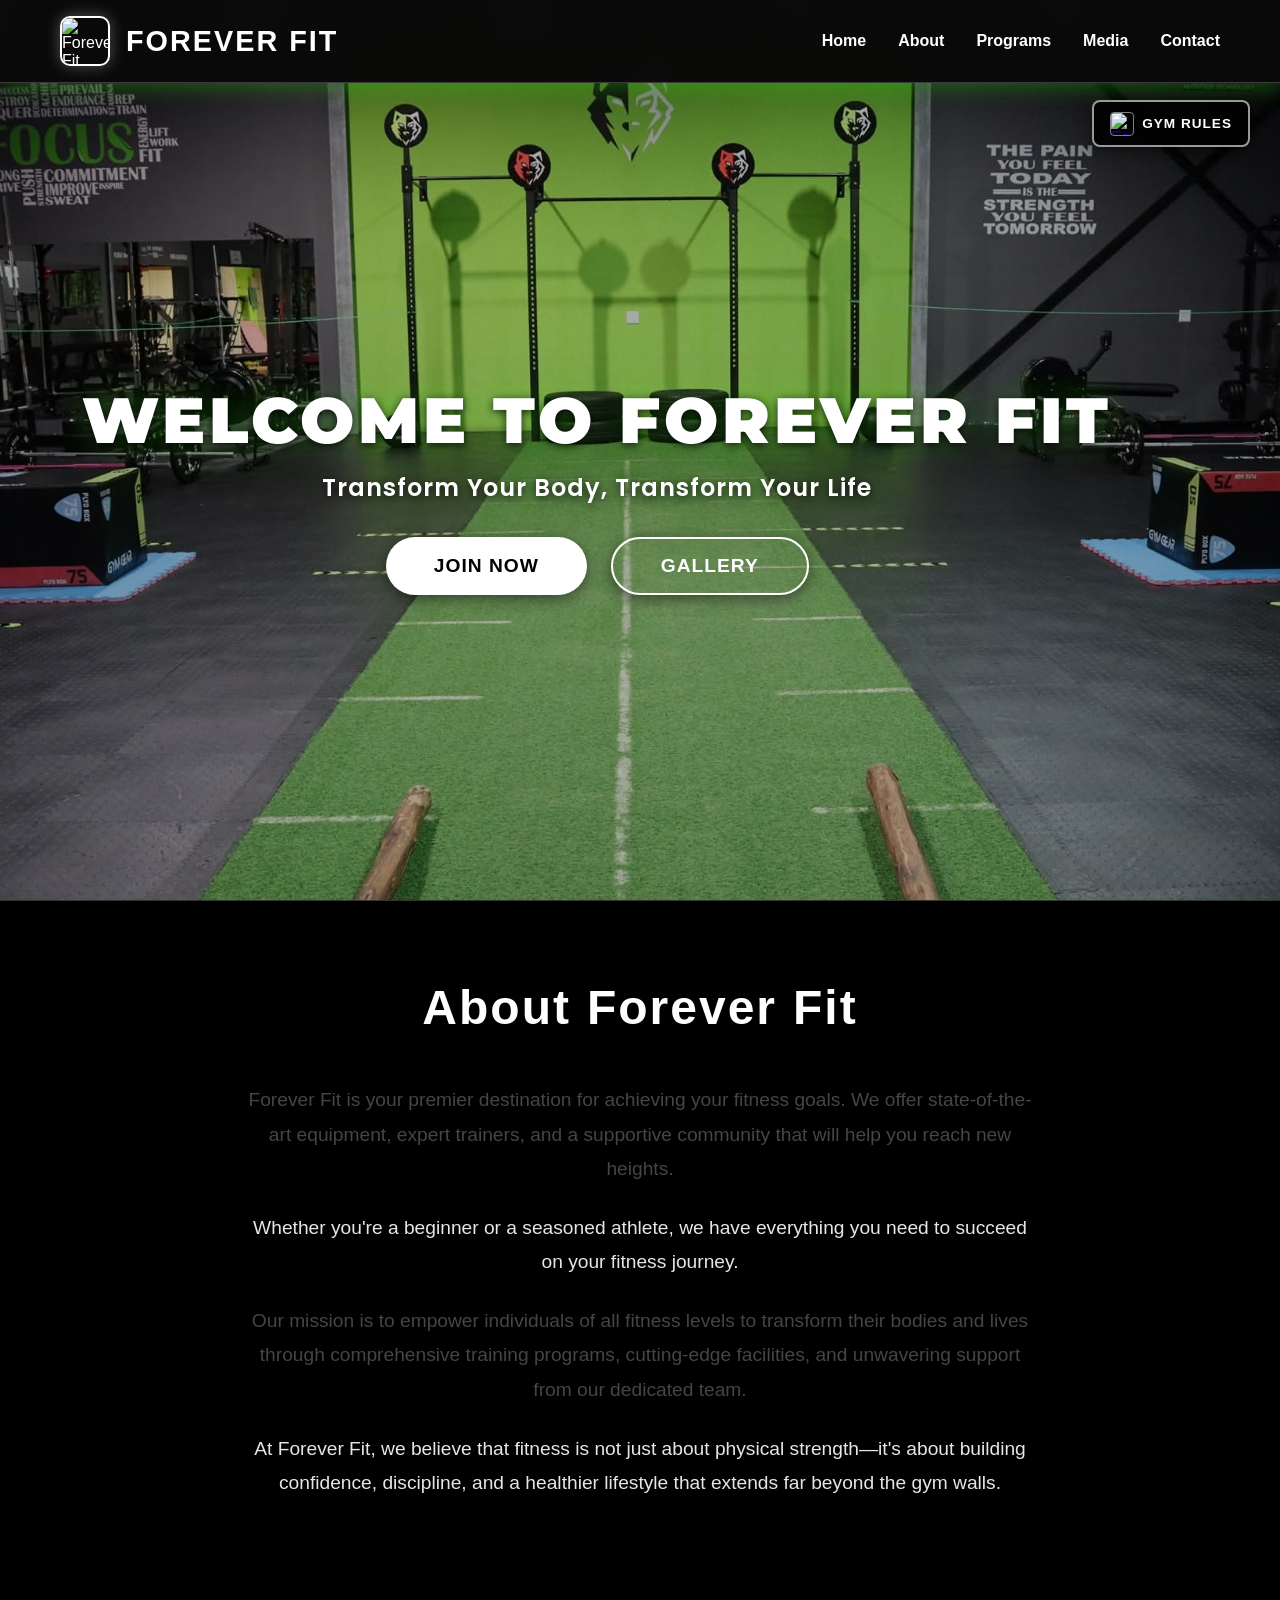
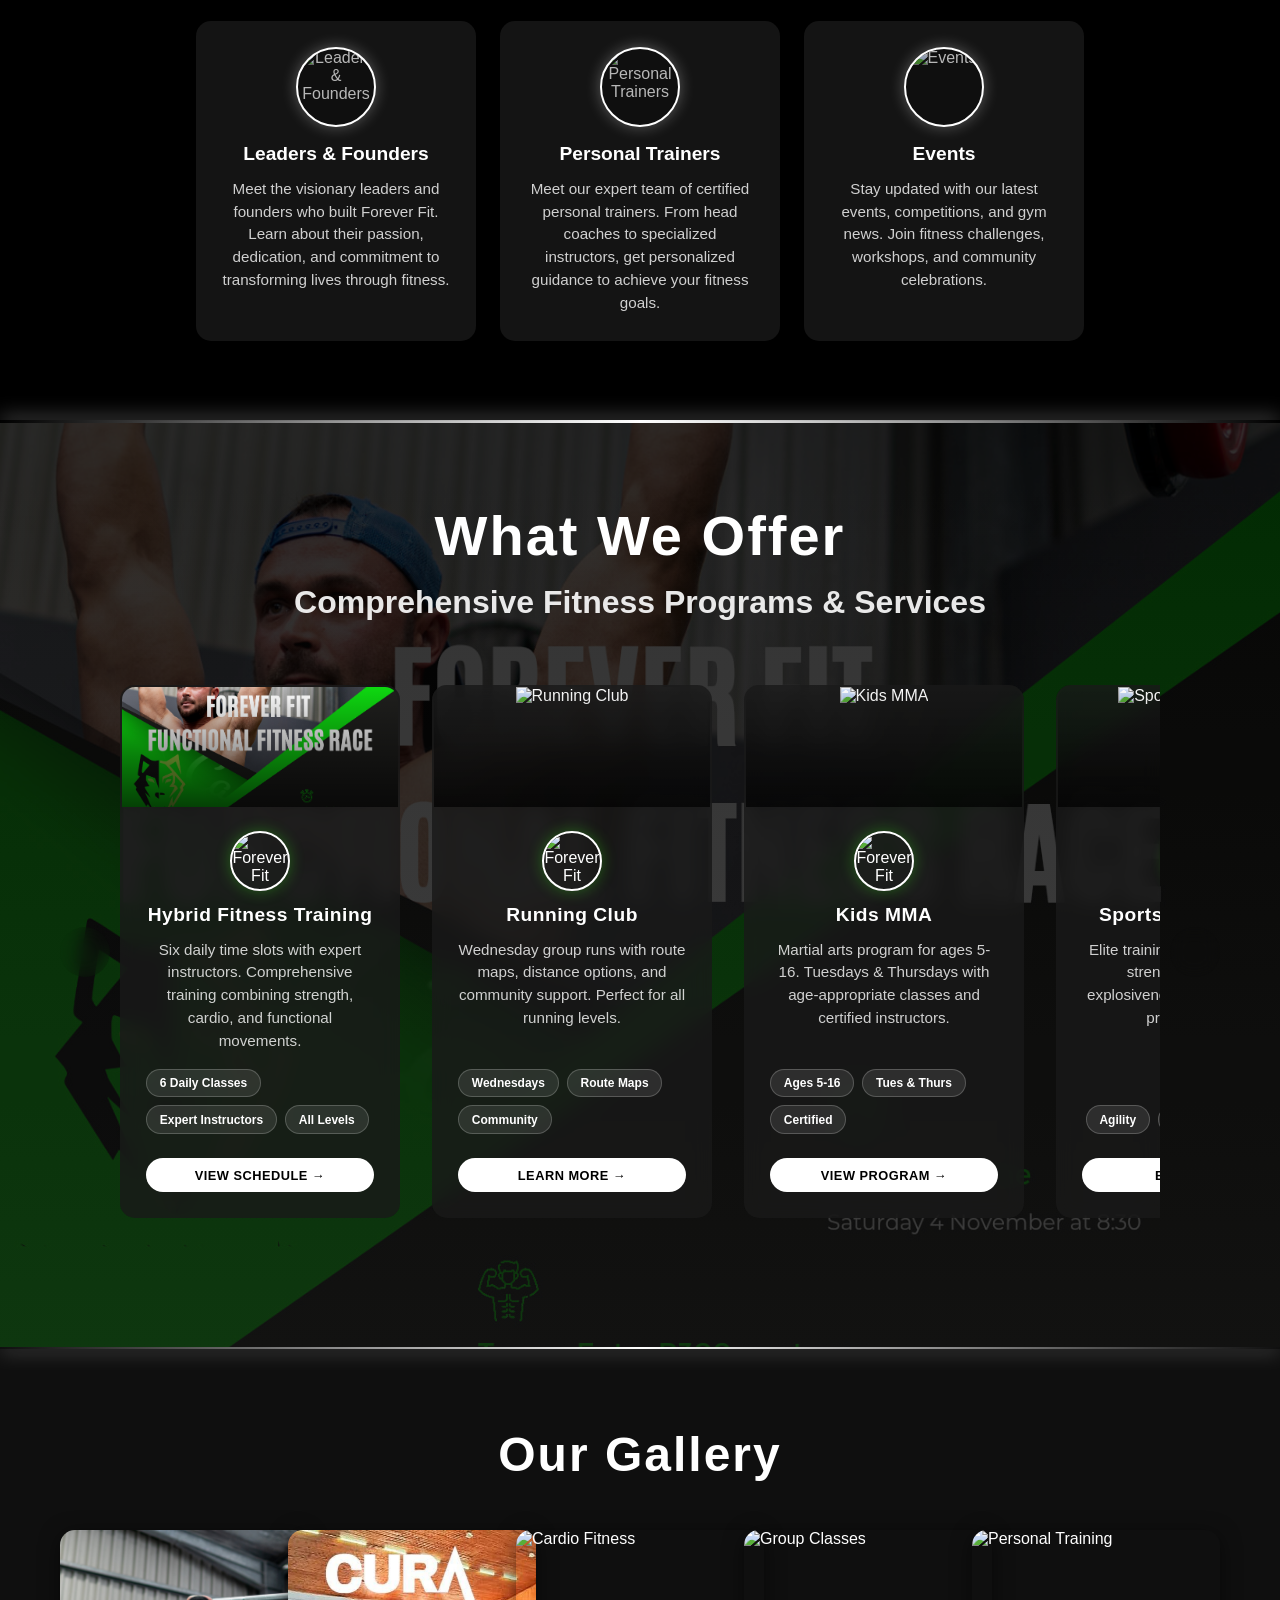
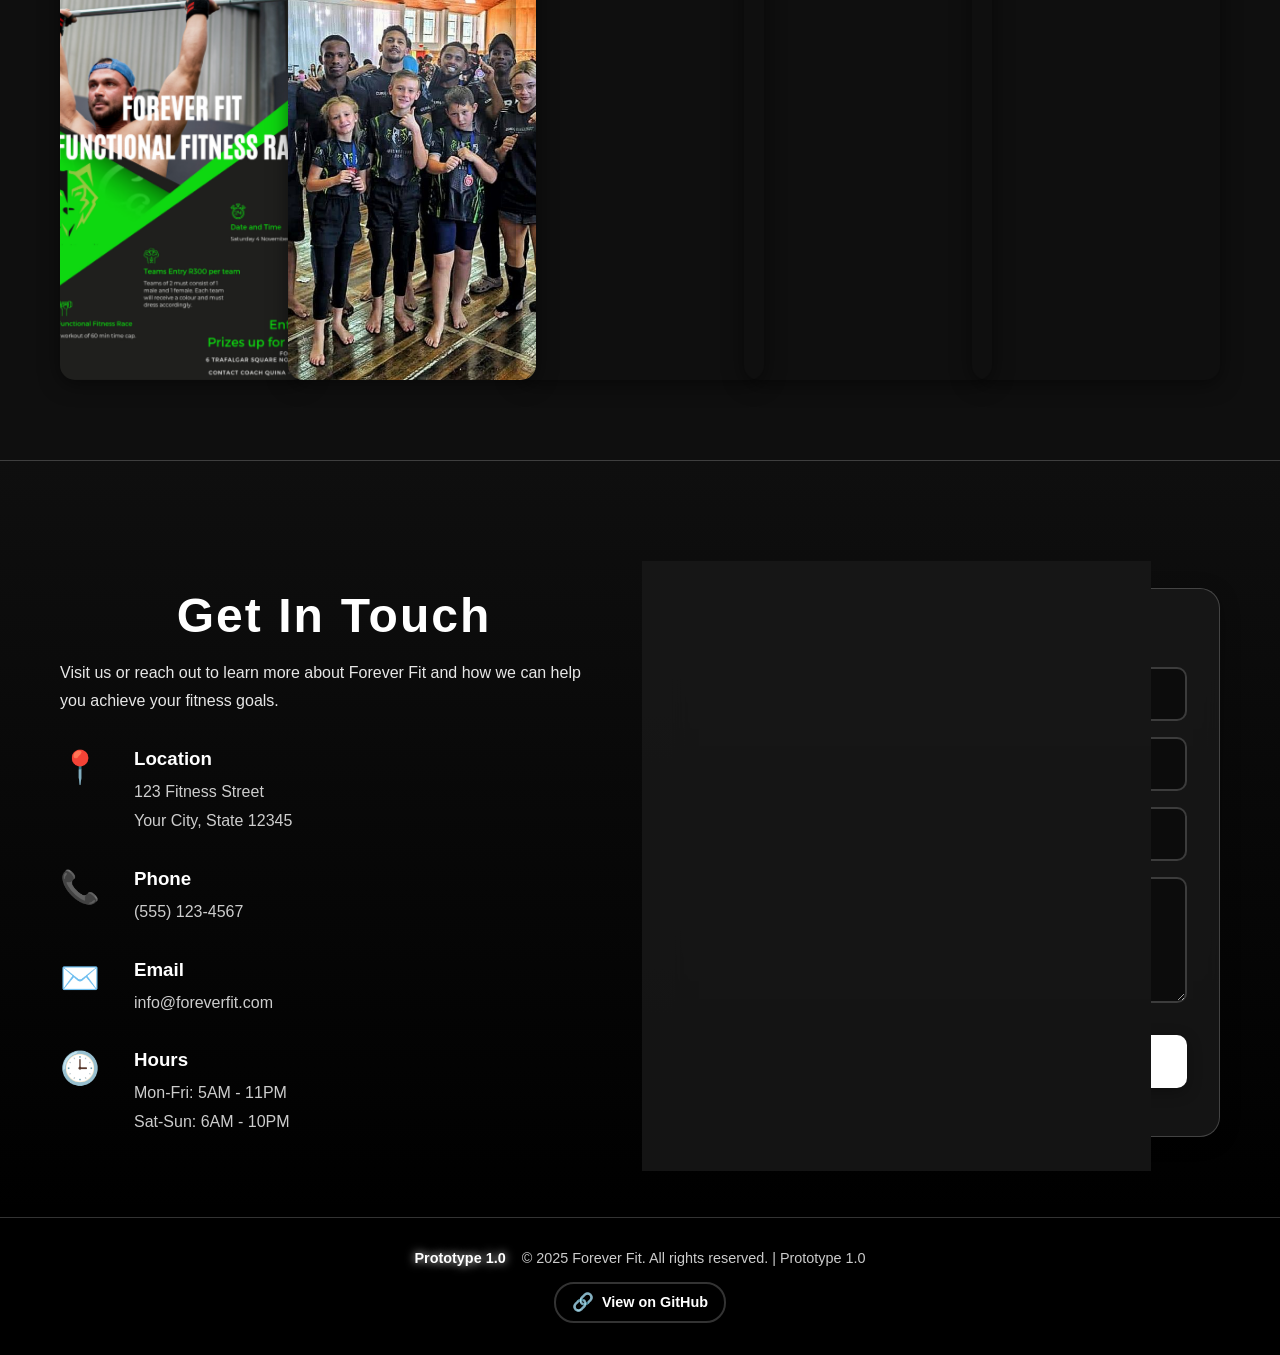
==== commit 83836a14: "Major updates: Mobile responsiveness, gallery pages, hybrid fitness page, video integrations, font i" ====
--- a/index.html
+++ b/index.html
@@ -2,11 +2,14 @@
 <html lang="en">
 <head>
     <meta charset="UTF-8">
-    <meta name="viewport" content="width=device-width, initial-scale=1.0">
+    <meta name="viewport" content="width=device-width, initial-scale=1.0, maximum-scale=5.0, user-scalable=yes">
     <meta name="description" content="Forever Fit Gym - Your Ultimate Fitness Destination">
     <title>Forever Fit - Gym & Fitness</title>
+    <link rel="preconnect" href="https://fonts.googleapis.com">
+    <link rel="preconnect" href="https://fonts.gstatic.com" crossorigin>
+    <link href="https://fonts.googleapis.com/css2?family=Montserrat:wght@700;800;900&family=Poppins:wght@400;600;700&display=swap" rel="stylesheet">
     <link rel="stylesheet" href="css/styles.css">
-    <link rel="preload" href="assets/splashenhanced.jpeg" as="image">
+    <link rel="preload" href="images/splash enhanced.jpeg" as="image" fetchpriority="high">
 </head>
 <body>
     <!-- Top Navigation Section -->
@@ -18,12 +21,23 @@
             </div>
             <ul class="nav-menu">
                 <li><a href="#home">Home</a></li>
-                <li><a href="#about">About</a></li>
-                <li><a href="#leaders">Leaders & Founders</a></li>
-                <li><a href="#trainers">Trainers</a></li>
-                <li><a href="#programs">Programs</a></li>
+                <li class="nav-item-dropdown">
+                    <a href="#about" class="dropdown-toggle">About</a>
+                    <ul class="dropdown-menu">
+                        <li><a href="leadership.html">Leaders & Founders</a></li>
+                        <li><a href="personal-trainers.html">Personal Trainers</a></li>
+                        <li><a href="events.html">Events</a></li>
+                    </ul>
+                </li>
+                <li class="nav-item-dropdown">
+                    <a href="#programs" class="dropdown-toggle">Programs</a>
+                    <ul class="dropdown-menu">
+                        <li><a href="kids-mma.html">Kids MMA</a></li>
+                        <li><a href="#programs">Run Club</a></li>
+                        <li><a href="#programs">MMA</a></li>
+                    </ul>
+                </li>
                 <li><a href="#media">Media</a></li>
-                <li><a href="#events">Events</a></li>
                 <li><a href="#contact">Contact</a></li>
             </ul>
             <button class="menu-toggle" aria-label="Toggle menu" aria-expanded="false">
@@ -76,485 +90,35 @@
                     <p class="sentence sentence-4 slide-in-right">At Forever Fit, we believe that fitness is not just about physical strength—it's about building confidence, discipline, and a healthier lifestyle that extends far beyond the gym walls.</p>
                 </div>
                 <div class="about-features">
-                    <div class="feature-card">
+                    <a href="leadership.html" class="feature-card feature-card-link">
                         <div class="feature-icon-wrapper">
-                            <img src="images/splash enhanced.jpeg" alt="Expert Trainers" class="feature-icon-image">
-                            <div class="feature-icon-overlay">💪</div>
-                        </div>
-                        <h3>Expert Trainers</h3>
-                        <p>Certified professionals ready to guide you through personalized training programs tailored to your unique goals and fitness level.</p>
-                    </div>
-                    <div class="feature-card">
+                            <img src="images/splash enhanced.jpeg" alt="Leaders & Founders" class="feature-icon-image">
+                        </div>
+                        <h3>Leaders & Founders</h3>
+                        <p>Meet the visionary leaders and founders who built Forever Fit. Learn about their passion, dedication, and commitment to transforming lives through fitness.</p>
+                    </a>
+                    <a href="personal-trainers.html" class="feature-card feature-card-link">
                         <div class="feature-icon-wrapper">
-                            <img src="images/splash enhanced.jpeg" alt="Modern Equipment" class="feature-icon-image">
-                            <div class="feature-icon-overlay">🏋️</div>
-                        </div>
-                        <h3>Modern Equipment</h3>
-                        <p>Top-of-the-line fitness machines and weights featuring the latest technology to maximize your workout efficiency and results.</p>
-                    </div>
-                    <div class="feature-card">
+                            <img src="images/splash enhanced.jpeg" alt="Personal Trainers" class="feature-icon-image">
+                        </div>
+                        <h3>Personal Trainers</h3>
+                        <p>Meet our expert team of certified personal trainers. From head coaches to specialized instructors, get personalized guidance to achieve your fitness goals.</p>
+                    </a>
+                    <a href="events.html" class="feature-card feature-card-link">
                         <div class="feature-icon-wrapper">
-                            <img src="images/splash enhanced.jpeg" alt="Community Support" class="feature-icon-image">
-                            <div class="feature-icon-overlay">🌟</div>
-                        </div>
-                        <h3>Community Support</h3>
-                        <p>Join a vibrant community of fitness enthusiasts who motivate, inspire, and celebrate each other's achievements every step of the way.</p>
-                    </div>
-                </div>
-            </div>
-        </div>
-    </section>
-
-    <!-- Section 2.5: Our Leaders and Founders -->
-    <section id="leaders" class="leaders-founders-section">
-        <div class="leaders-background-image"></div>
-        <div class="container">
-            <h2 class="section-title">
-                <span class="title-word">Our</span>
-                <span class="title-word accent">Leaders</span>
-                <span class="title-word">and</span>
-                <span class="title-word accent">Founders</span>
-            </h2>
-            
-            <div class="leaders-grid">
-                <!-- Quinton -->
-                <div class="leader-card">
-                    <div class="leader-image-container">
-                        <img src="images/qoach_q.jpg" alt="Quinton - Founder" class="leader-image">
-                        <div class="leader-badge founder-badge">Founder & Director</div>
-                    </div>
-                    <div class="leader-info">
-                        <h3 class="leader-name">Quinton</h3>
-                        <p class="leader-title">Founder, Head Coach & Director</p>
-                        <p class="leader-bio">Founder and Director of Forever Fit Gym. Dual expertise as gym owner and sports conditioning specialist, leading athlete performance development.</p>
-                        <div class="leader-certifications">
-                            <span class="cert-badge">Strength & Conditioning</span>
-                            <span class="cert-badge">Sports Performance</span>
-                            <span class="cert-badge">EP Rugby Coach</span>
-                        </div>
-                        <a href="leadership.html" class="leader-link-btn">View Full Profile →</a>
-                    </div>
-                </div>
-                
-                <!-- Songezo Mongishi -->
-                <div class="leader-card">
-                    <div class="leader-image-container">
-                        <img src="images/qoach_q.jpg" alt="Songezo Mongishi - Co-Owner" class="leader-image">
-                        <div class="leader-badge co-owner-badge">Co-Owner</div>
-                    </div>
-                    <div class="leader-info">
-                        <h3 class="leader-name">Songezo Mongishi</h3>
-                        <p class="leader-title">Co-Owner & Assistant Coach</p>
-                        <p class="leader-bio">Co-owner and partner of Forever Fit Gym, sharing the vision of creating a premier fitness destination.</p>
-                        <div class="leader-certifications">
-                            <span class="cert-badge">Personal Trainer</span>
-                            <span class="cert-badge">Assistant Coach</span>
-                        </div>
-                        <a href="leadership.html" class="leader-link-btn">View Full Profile →</a>
-                    </div>
-                </div>
-            </div>
-            
-            <div class="partnership-statement">
-                <p class="partnership-text">Together, Quinton and Songezo lead Forever Fit with a shared commitment to excellence, innovation, and empowering every member to achieve their fitness goals.</p>
-            </div>
-        </div>
-    </section>
-
-    <!-- Section 3: Meet the Team / Personal Trainers -->
-    <section id="trainers" class="trainers-section">
-        <div class="trainers-background-image"></div>
-        <div class="container">
-            <h1 class="trainers-main-title">Our <span class="accent">Personal Trainers</span></h1>
-            <h2 class="trainers-subtitle">Meet the Team</h2>
-            
-            <!-- Three-Tier Tabbed Interface -->
-            <div class="trainers-tabs-container">
-                <div class="trainers-tabs">
-                    <button class="trainer-tab active" data-tier="head-coach">
-                        <span class="tab-icon">👑</span>
-                        <span class="tab-text">Head Coach</span>
-                    </button>
-                    <button class="trainer-tab" data-tier="assistant-coaches">
-                        <span class="tab-icon">💪</span>
-                        <span class="tab-text">Assistant Coaches</span>
-                    </button>
-                    <button class="trainer-tab" data-tier="external-instructors">
-                        <span class="tab-icon">🥋</span>
-                        <span class="tab-text">External Instructors</span>
-                    </button>
-                </div>
-                
-                <!-- Head Coach Tier -->
-                <div class="trainers-tier-content active" data-content="head-coach">
-                    <div class="trainers-grid-enhanced">
-                        <div class="trainer-card-enhanced" data-role="head-coach">
-                            <div class="trainer-card-header">
-                                <div class="trainer-image-wrapper">
-                                    <img src="images/qoach_q.jpg" alt="Head Coach" class="trainer-image-enhanced">
-                                    <div class="role-badge head-coach-badge">Head Coach & Director</div>
-                                </div>
-                                <div class="trainer-header-info">
-                                    <h3 class="trainer-name-enhanced">Sean</h3>
-                                    <p class="trainer-role">Founder & Head Coach</p>
-                                    <div class="trainer-specialty-tags">
-                                        <span class="specialty-tag">Sports Conditioning</span>
-                                        <span class="specialty-tag">Strength Training</span>
-                                        <span class="specialty-tag">Performance</span>
-                                    </div>
-                                </div>
-                            </div>
-                            
-                            <!-- Nested Accordion Features -->
-                            <div class="trainer-accordion">
-                                <div class="accordion-item">
-                                    <button class="accordion-header">
-                                        <span class="accordion-icon">📋</span>
-                                        <span>About & Bio</span>
-                                        <span class="accordion-arrow">▼</span>
-                                    </button>
-                                    <div class="accordion-content">
-                                        <p>Head Coach and Director with extensive experience in sports conditioning and athlete performance. Leading Forever Fit with passion and expertise.</p>
-                                    </div>
-                                </div>
-                                
-                                <div class="accordion-item">
-                                    <button class="accordion-header">
-                                        <span class="accordion-icon">🎓</span>
-                                        <span>Qualifications</span>
-                                        <span class="accordion-arrow">▼</span>
-                                    </button>
-                                    <div class="accordion-content">
-                                        <ul class="qualifications-list">
-                                            <li>Certified Strength & Conditioning Specialist</li>
-                                            <li>Sports Performance Coach</li>
-                                            <li>EP Rugby Performance Coach</li>
-                                        </ul>
-                                    </div>
-                                </div>
-                                
-                                <div class="accordion-item">
-                                    <button class="accordion-header">
-                                        <span class="accordion-icon">🎥</span>
-                                        <span>Video Profile</span>
-                                        <span class="accordion-arrow">▼</span>
-                                    </button>
-                                    <div class="accordion-content">
-                                        <a href="#" class="video-link-btn" target="_blank">Watch Profile Video →</a>
-                                    </div>
-                                </div>
-                                
-                                <div class="accordion-item">
-                                    <button class="accordion-header">
-                                        <span class="accordion-icon">⭐</span>
-                                        <span>Specializations</span>
-                                        <span class="accordion-arrow">▼</span>
-                                    </button>
-                                    <div class="accordion-content">
-                                        <ul class="specializations-list">
-                                            <li>Sports Conditioning</li>
-                                            <li>Agility Training</li>
-                                            <li>Speed & Explosiveness</li>
-                                            <li>Rugby Performance</li>
-                                        </ul>
-                                    </div>
-                                </div>
-                            </div>
-                        </div>
-                        
-                        <!-- Songezo Mongishi - Head Coach -->
-                        <div class="trainer-card-enhanced" data-role="head-coach">
-                            <div class="trainer-card-header">
-                                <div class="trainer-image-wrapper">
-                                    <img src="images/qoach_q.jpg" alt="Songezo Mongishi" class="trainer-image-enhanced">
-                                    <div class="role-badge head-coach-badge">Head Coach</div>
-                                </div>
-                                <div class="trainer-header-info">
-                                    <h3 class="trainer-name-enhanced">Songezo Mongishi</h3>
-                                    <p class="trainer-role">Head Coach</p>
-                                    <div class="trainer-specialty-tags">
-                                        <span class="specialty-tag">Fitness Training</span>
-                                        <span class="specialty-tag">Coaching</span>
-                                    </div>
-                                </div>
-                            </div>
-                            
-                            <!-- Nested Accordion Features -->
-                            <div class="trainer-accordion">
-                                <div class="accordion-item">
-                                    <button class="accordion-header">
-                                        <span class="accordion-icon">📋</span>
-                                        <span>About & Bio</span>
-                                        <span class="accordion-arrow">▼</span>
-                                    </button>
-                                    <div class="accordion-content">
-                                        <p>Head Coach with expertise in fitness training and athlete development.</p>
-                                    </div>
-                                </div>
-                                
-                                <div class="accordion-item">
-                                    <button class="accordion-header">
-                                        <span class="accordion-icon">🎓</span>
-                                        <span>Qualifications</span>
-                                        <span class="accordion-arrow">▼</span>
-                                    </button>
-                                    <div class="accordion-content">
-                                        <ul class="qualifications-list">
-                                            <li>Certified Head Coach</li>
-                                            <li>Fitness Training Specialist</li>
-                                        </ul>
-                                    </div>
-                                </div>
-                                
-                                <div class="accordion-item">
-                                    <button class="accordion-header">
-                                        <span class="accordion-icon">🎥</span>
-                                        <span>Video Profile</span>
-                                        <span class="accordion-arrow">▼</span>
-                                    </button>
-                                    <div class="accordion-content">
-                                        <a href="#" class="video-link-btn" target="_blank">Watch Profile Video →</a>
-                                    </div>
-                                </div>
-                                
-                                <div class="accordion-item">
-                                    <button class="accordion-header">
-                                        <span class="accordion-icon">⭐</span>
-                                        <span>Specializations</span>
-                                        <span class="accordion-arrow">▼</span>
-                                    </button>
-                                    <div class="accordion-content">
-                                        <ul class="specializations-list">
-                                            <li>Fitness Training</li>
-                                            <li>Coaching</li>
-                                        </ul>
-                                    </div>
-                                </div>
-                            </div>
-                        </div>
-                    </div>
-                </div>
-                
-                <!-- Assistant Coaches Tier -->
-                <div class="trainers-tier-content" data-content="assistant-coaches">
-                    <div class="trainers-grid-enhanced">
-                        <!-- Devon -->
-                        <div class="trainer-card-enhanced" data-role="assistant-coach">
-                            <div class="trainer-card-header">
-                                <div class="trainer-image-wrapper">
-                                    <img src="images/PT2.jpg" alt="Devon" class="trainer-image-enhanced">
-                                    <div class="role-badge assistant-badge">Assistant Coach</div>
-                                </div>
-                                <div class="trainer-header-info">
-                                    <h3 class="trainer-name-enhanced">Devon</h3>
-                                    <p class="trainer-role">Assistant Coach</p>
-                                </div>
-                            </div>
-                            <div class="trainer-accordion">
-                                <div class="accordion-item">
-                                    <button class="accordion-header">
-                                        <span class="accordion-icon">📋</span>
-                                        <span>About</span>
-                                        <span class="accordion-arrow">▼</span>
-                                    </button>
-                                    <div class="accordion-content">
-                                        <p>Dedicated assistant coach specializing in functional training and athlete development.</p>
-                                    </div>
-                                </div>
-                                <div class="accordion-item">
-                                    <button class="accordion-header">
-                                        <span class="accordion-icon">🎓</span>
-                                        <span>Qualifications</span>
-                                        <span class="accordion-arrow">▼</span>
-                                    </button>
-                                    <div class="accordion-content">
-                                        <ul class="qualifications-list">
-                                            <li>Certified Personal Trainer</li>
-                                            <li>Functional Training Specialist</li>
-                                        </ul>
-                                    </div>
-                                </div>
-                            </div>
-                        </div>
-                        
-                        <!-- Brent -->
-                        <div class="trainer-card-enhanced" data-role="assistant-coach">
-                            <div class="trainer-card-header">
-                                <div class="trainer-image-wrapper">
-                                    <img src="images/owen_Pt.jpg" alt="Brent" class="trainer-image-enhanced">
-                                    <div class="role-badge co-owner-badge">Co-Owner & Assistant Coach</div>
-                                </div>
-                                <div class="trainer-header-info">
-                                    <h3 class="trainer-name-enhanced">Brent</h3>
-                                    <p class="trainer-role">Co-Owner & Assistant Coach</p>
-                                </div>
-                            </div>
-                            <div class="trainer-accordion">
-                                <div class="accordion-item">
-                                    <button class="accordion-header">
-                                        <span class="accordion-icon">📋</span>
-                                        <span>About</span>
-                                        <span class="accordion-arrow">▼</span>
-                                    </button>
-                                    <div class="accordion-content">
-                                        <p>Co-owner and assistant coach with expertise in strength training and bodybuilding.</p>
-                                    </div>
-                                </div>
-                                <div class="accordion-item">
-                                    <button class="accordion-header">
-                                        <span class="accordion-icon">🎓</span>
-                                        <span>Qualifications</span>
-                                        <span class="accordion-arrow">▼</span>
-                                    </button>
-                                    <div class="accordion-content">
-                                        <ul class="qualifications-list">
-                                            <li>Certified Personal Trainer</li>
-                                            <li>Bodybuilding Specialist</li>
-                                        </ul>
-                                    </div>
-                                </div>
-                            </div>
-                        </div>
-                        
-                        <!-- John -->
-                        <div class="trainer-card-enhanced" data-role="assistant-coach">
-                            <div class="trainer-card-header">
-                                <div class="trainer-image-wrapper">
-                                    <img src="images/Q_PT.jpg" alt="John" class="trainer-image-enhanced">
-                                    <div class="role-badge co-owner-badge">Co-Owner & Assistant Coach</div>
-                                </div>
-                                <div class="trainer-header-info">
-                                    <h3 class="trainer-name-enhanced">John</h3>
-                                    <p class="trainer-role">Co-Owner & Assistant Coach</p>
-                                </div>
-                            </div>
-                            <div class="trainer-accordion">
-                                <div class="accordion-item">
-                                    <button class="accordion-header">
-                                        <span class="accordion-icon">📋</span>
-                                        <span>About</span>
-                                        <span class="accordion-arrow">▼</span>
-                                    </button>
-                                    <div class="accordion-content">
-                                        <p>Co-owner and assistant coach focused on comprehensive fitness training.</p>
-                                    </div>
-                                </div>
-                                <div class="accordion-item">
-                                    <button class="accordion-header">
-                                        <span class="accordion-icon">🎓</span>
-                                        <span>Qualifications</span>
-                                        <span class="accordion-arrow">▼</span>
-                                    </button>
-                                    <div class="accordion-content">
-                                        <ul class="qualifications-list">
-                                            <li>Certified Personal Trainer</li>
-                                            <li>Fitness Specialist</li>
-                                        </ul>
-                                    </div>
-                                </div>
-                            </div>
-                        </div>
-                        
-                        <!-- Songezo Mongishi - Assistant Coach -->
-                        <div class="trainer-card-enhanced" data-role="assistant-coach">
-                            <div class="trainer-card-header">
-                                <div class="trainer-image-wrapper">
-                                    <img src="images/qoach_q.jpg" alt="Songezo Mongishi" class="trainer-image-enhanced">
-                                    <div class="role-badge assistant-badge">Assistant Coach</div>
-                                </div>
-                                <div class="trainer-header-info">
-                                    <h3 class="trainer-name-enhanced">Songezo Mongishi</h3>
-                                    <p class="trainer-role">Assistant Coach</p>
-                                </div>
-                            </div>
-                            <div class="trainer-accordion">
-                                <div class="accordion-item">
-                                    <button class="accordion-header">
-                                        <span class="accordion-icon">📋</span>
-                                        <span>About</span>
-                                        <span class="accordion-arrow">▼</span>
-                                    </button>
-                                    <div class="accordion-content">
-                                        <p>Assistant coach dedicated to helping members achieve their fitness goals.</p>
-                                    </div>
-                                </div>
-                                <div class="accordion-item">
-                                    <button class="accordion-header">
-                                        <span class="accordion-icon">🎓</span>
-                                        <span>Qualifications</span>
-                                        <span class="accordion-arrow">▼</span>
-                                    </button>
-                                    <div class="accordion-content">
-                                        <ul class="qualifications-list">
-                                            <li>Certified Personal Trainer</li>
-                                            <li>Assistant Coach Certification</li>
-                                        </ul>
-                                    </div>
-                                </div>
-                            </div>
-                        </div>
-                    </div>
-                </div>
-                
-                <!-- External Instructors Tier -->
-                <div class="trainers-tier-content" data-content="external-instructors">
-                    <div class="trainer-card-enhanced" data-role="external-instructor">
-                        <div class="trainer-card-header">
-                            <div class="trainer-image-wrapper">
-                                <img src="images/owen_Pt.jpg" alt="John Williams" class="trainer-image-enhanced">
-                                <div class="role-badge external-badge">External Instructor</div>
-                            </div>
-                            <div class="trainer-header-info">
-                                <h3 class="trainer-name-enhanced">John Williams</h3>
-                                <p class="trainer-role">MMA Coach</p>
-                                <div class="trainer-specialty-tags">
-                                    <span class="specialty-tag mma-tag">MMA</span>
-                                    <span class="specialty-tag">Combat Sports</span>
-                                </div>
-                            </div>
-                        </div>
-                        <div class="trainer-accordion">
-                            <div class="accordion-item">
-                                <button class="accordion-header">
-                                    <span class="accordion-icon">📋</span>
-                                    <span>About</span>
-                                    <span class="accordion-arrow">▼</span>
-                                </button>
-                                <div class="accordion-content">
-                                    <p>External MMA instructor specializing in mixed martial arts training and combat sports.</p>
-                                </div>
-                            </div>
-                            <div class="accordion-item">
-                                <button class="accordion-header">
-                                    <span class="accordion-icon">🎓</span>
-                                    <span>Qualifications</span>
-                                    <span class="accordion-arrow">▼</span>
-                                </button>
-                                <div class="accordion-content">
-                                    <ul class="qualifications-list">
-                                        <li>Certified MMA Instructor</li>
-                                        <li>Combat Sports Specialist</li>
-                                    </ul>
-                                </div>
-                            </div>
-                            <div class="accordion-item">
-                                <button class="accordion-header">
-                                    <span class="accordion-icon">📅</span>
-                                    <span>Availability</span>
-                                    <span class="accordion-arrow">▼</span>
-                                </button>
-                                <div class="accordion-content">
-                                    <p>Available for private sessions and group classes. Contact for scheduling.</p>
-                                </div>
-                            </div>
-                        </div>
-                    </div>
-                </div>
-            </div>
-        </div>
-    </section>
-
-    <!-- Section Divider: Personal Trainers to Programs -->
+                            <img src="images/splash enhanced.jpeg" alt="Events" class="feature-icon-image">
+                        </div>
+                        <h3>Events</h3>
+                        <p>Stay updated with our latest events, competitions, and gym news. Join fitness challenges, workshops, and community celebrations.</p>
+                    </a>
+                </div>
+            </div>
+        </div>
+    </section>
+
+    <!-- Section 3: Personal Trainers - Removed, now on dedicated page at personal-trainers.html -->
+
+    <!-- Section Divider: About to Programs -->
     <div class="section-divider"></div>
 
     <!-- Section 4: What We Offer / Programs -->
@@ -564,131 +128,122 @@
             <h1 class="programs-main-title">What We <span class="accent">Offer</span></h1>
             <h2 class="programs-subtitle">Comprehensive Fitness Programs & Services</h2>
             
-            <!-- Programs Grid -->
-            <div class="programs-grid">
-                <!-- Hybrid Fitness Training -->
-                <div class="program-card">
-                    <div class="program-card-image">
-                        <img src="images/forverfit img1.jpg" alt="Hybrid Fitness Training">
-                        <div class="program-overlay"></div>
-                    </div>
-                    <div class="program-card-content">
-                        <div class="program-icon">💪</div>
-                        <h3 class="program-title">Hybrid Fitness Training</h3>
-                        <p class="program-description">Six daily time slots with expert instructors. Comprehensive training combining strength, cardio, and functional movements.</p>
-                        <div class="program-features">
-                            <span class="feature-badge">6 Daily Classes</span>
-                            <span class="feature-badge">Expert Instructors</span>
-                            <span class="feature-badge">All Levels</span>
-                        </div>
-                        <a href="hybrid-fitness.html" class="program-btn">View Schedule →</a>
-                    </div>
-                </div>
-
-                <!-- Running Club -->
-                <div class="program-card">
-                    <div class="program-card-image">
-                        <img src="images/FF img2.jpg" alt="Running Club">
-                        <div class="program-overlay"></div>
-                    </div>
-                    <div class="program-card-content">
-                        <div class="program-icon">🏃</div>
-                        <h3 class="program-title">Running Club</h3>
-                        <p class="program-description">Wednesday group runs with route maps, distance options, and community support. Perfect for all running levels.</p>
-                        <div class="program-features">
-                            <span class="feature-badge">Wednesdays</span>
-                            <span class="feature-badge">Route Maps</span>
-                            <span class="feature-badge">Community</span>
-                        </div>
-                        <a href="running-club.html" class="program-btn">Learn More →</a>
-                    </div>
-                </div>
-
-                <!-- Kids MMA -->
-                <div class="program-card">
-                    <div class="program-card-image">
-                        <img src="images/Screenshot 2025-12-01 124404.png" alt="Kids MMA">
-                        <div class="program-overlay"></div>
-                    </div>
-                    <div class="program-card-content">
-                        <div class="program-icon">🥋</div>
-                        <h3 class="program-title">Kids MMA</h3>
-                        <p class="program-description">Martial arts program for ages 5-16. Tuesdays & Thursdays with age-appropriate classes and certified instructors.</p>
-                        <div class="program-features">
-                            <span class="feature-badge">Ages 5-16</span>
-                            <span class="feature-badge">Tues & Thurs</span>
-                            <span class="feature-badge">Certified</span>
-                        </div>
-                        <a href="kids-mma.html" class="program-btn">View Program →</a>
-                    </div>
-                </div>
-
-                <!-- Sports Conditioning -->
-                <div class="program-card">
-                    <div class="program-card-image">
-                        <img src="images/img3.jpg" alt="Sports Conditioning">
-                        <div class="program-overlay"></div>
-                    </div>
-                    <div class="program-card-content">
-                        <div class="program-icon">⚡</div>
-                        <h3 class="program-title">Sports Conditioning</h3>
-                        <p class="program-description">Elite training for athletes. Agility, strength, speed, and explosiveness development with proven results.</p>
-                        <div class="program-features">
-                            <span class="feature-badge">Agility</span>
-                            <span class="feature-badge">Strength</span>
-                            <span class="feature-badge">Speed</span>
-                            <span class="feature-badge">Explosiveness</span>
-                        </div>
-                        <a href="sports-conditioning.html" class="program-btn">Explore →</a>
-                    </div>
-                </div>
-            </div>
-
-            <!-- Sports Conditioning Sub-Categories -->
-            <div class="sports-conditioning-details">
-                <h2 class="section-subtitle">Sports Conditioning Specializations</h2>
-                <div class="conditioning-grid">
-                    <div class="conditioning-card">
-                        <div class="conditioning-icon">🏃</div>
-                        <h3>Agility Training</h3>
-                        <p>Sport-specific drills and techniques to enhance movement efficiency and coordination.</p>
-                        <ul class="conditioning-features">
-                            <li>Ladder Drills</li>
-                            <li>Cone Work</li>
-                            <li>Direction Changes</li>
-                        </ul>
-                    </div>
-                    <div class="conditioning-card">
-                        <div class="conditioning-icon">💪</div>
-                        <h3>Strength Development</h3>
-                        <p>Periodization and power training programs for maximum athletic performance.</p>
-                        <ul class="conditioning-features">
-                            <li>Periodization</li>
-                            <li>Power Training</li>
-                            <li>Progressive Overload</li>
-                        </ul>
-                    </div>
-                    <div class="conditioning-card">
-                        <div class="conditioning-icon">⚡</div>
-                        <h3>Speed Enhancement</h3>
-                        <p>Sprint mechanics and acceleration training for explosive speed gains.</p>
-                        <ul class="conditioning-features">
-                            <li>Sprint Mechanics</li>
-                            <li>Acceleration</li>
-                            <li>Top Speed</li>
-                        </ul>
-                    </div>
-                    <div class="conditioning-card">
-                        <div class="conditioning-icon">🔥</div>
-                        <h3>Explosiveness Coaching</h3>
-                        <p>Plyometrics and reactive training for maximum power output.</p>
-                        <ul class="conditioning-features">
-                            <li>Plyometrics</li>
-                            <li>Reactive Training</li>
-                            <li>Power Development</li>
-                        </ul>
-                    </div>
-                </div>
+            <!-- Programs Carousel -->
+            <div class="programs-carousel-wrapper">
+                <button class="carousel-arrow carousel-arrow-left" aria-label="Previous programs">‹</button>
+                <div class="programs-carousel">
+                    <div class="programs-track">
+                        <!-- Hybrid Fitness Training -->
+                        <div class="program-card">
+                            <div class="program-card-image">
+                                <img src="images/FUNCTIONALFITNESS/Functional_background.jpg" alt="Hybrid Fitness Training">
+                                <div class="program-overlay"></div>
+                            </div>
+                            <div class="program-card-content">
+                                <div class="program-icon">
+                                    <img src="images/splash enhanced.jpeg" alt="Forever Fit Logo" class="program-icon-image">
+                                </div>
+                                <h3 class="program-title">Hybrid Fitness Training</h3>
+                                <p class="program-description">Six daily time slots with expert instructors. Comprehensive training combining strength, cardio, and functional movements.</p>
+                                <div class="program-features">
+                                    <span class="feature-badge">6 Daily Classes</span>
+                                    <span class="feature-badge">Expert Instructors</span>
+                                    <span class="feature-badge">All Levels</span>
+                                </div>
+                                <a href="hybrid-fitness.html" class="program-btn">View Schedule →</a>
+                            </div>
+                        </div>
+
+                        <!-- Running Club -->
+                        <div class="program-card">
+                            <div class="program-card-image">
+                                <img src="images/FF img2.jpg" alt="Running Club">
+                                <div class="program-overlay"></div>
+                            </div>
+                            <div class="program-card-content">
+                                <div class="program-icon">
+                                    <img src="images/splash enhanced.jpeg" alt="Forever Fit Logo" class="program-icon-image">
+                                </div>
+                                <h3 class="program-title">Running Club</h3>
+                                <p class="program-description">Wednesday group runs with route maps, distance options, and community support. Perfect for all running levels.</p>
+                                <div class="program-features">
+                                    <span class="feature-badge">Wednesdays</span>
+                                    <span class="feature-badge">Route Maps</span>
+                                    <span class="feature-badge">Community</span>
+                                </div>
+                                <a href="running-club.html" class="program-btn">Learn More →</a>
+                            </div>
+                        </div>
+
+                        <!-- Kids MMA -->
+                        <div class="program-card">
+                            <div class="program-card-image">
+                                <img src="images/Screenshot 2025-12-01 124404.png" alt="Kids MMA">
+                                <div class="program-overlay"></div>
+                            </div>
+                            <div class="program-card-content">
+                                <div class="program-icon">
+                                    <img src="images/splash enhanced.jpeg" alt="Forever Fit Logo" class="program-icon-image">
+                                </div>
+                                <h3 class="program-title">Kids MMA</h3>
+                                <p class="program-description">Martial arts program for ages 5-16. Tuesdays & Thursdays with age-appropriate classes and certified instructors.</p>
+                                <div class="program-features">
+                                    <span class="feature-badge">Ages 5-16</span>
+                                    <span class="feature-badge">Tues & Thurs</span>
+                                    <span class="feature-badge">Certified</span>
+                                </div>
+                                <a href="kids-mma.html" class="program-btn">View Program →</a>
+                            </div>
+                        </div>
+
+                        <!-- Sports Conditioning -->
+                        <div class="program-card program-card-sports" data-program="sports-conditioning">
+                            <div class="program-card-image">
+                                <img src="images/img3.jpg" alt="Sports Conditioning">
+                                <div class="program-overlay"></div>
+                            </div>
+                            <div class="program-card-content">
+                                <div class="program-icon">
+                                    <img src="images/splash enhanced.jpeg" alt="Forever Fit Logo" class="program-icon-image">
+                                </div>
+                                <h3 class="program-title">Sports Conditioning</h3>
+                                <p class="program-description">Elite training for athletes. Agility, strength, speed, and explosiveness development with proven results.</p>
+                                <div class="program-features">
+                                    <span class="feature-badge">Agility</span>
+                                    <span class="feature-badge">Strength</span>
+                                    <span class="feature-badge">Speed</span>
+                                </div>
+                                <button class="program-btn program-btn-toggle" data-toggle="sports-conditioning">Explore →</button>
+                                
+                                <!-- Sports Conditioning Sub-Features -->
+                                <div class="sports-conditioning-subfeatures">
+                                    <div class="conditioning-sub-card">
+                                        <div class="conditioning-icon">
+                                            <img src="images/splash enhanced.jpeg" alt="Forever Fit Logo" class="conditioning-icon-image">
+                                        </div>
+                                        <h4>Agility Training</h4>
+                                        <p>Sport-specific drills and techniques to enhance movement efficiency.</p>
+                                    </div>
+                                    <div class="conditioning-sub-card">
+                                        <div class="conditioning-icon">
+                                            <img src="images/splash enhanced.jpeg" alt="Forever Fit Logo" class="conditioning-icon-image">
+                                        </div>
+                                        <h4>Strength Development</h4>
+                                        <p>Periodization and power training programs for maximum performance.</p>
+                                    </div>
+                                    <div class="conditioning-sub-card">
+                                        <div class="conditioning-icon">
+                                            <img src="images/splash enhanced.jpeg" alt="Forever Fit Logo" class="conditioning-icon-image">
+                                        </div>
+                                        <h4>Speed Enhancement</h4>
+                                        <p>Sprint mechanics and acceleration training for explosive speed gains.</p>
+                                    </div>
+                                </div>
+                            </div>
+                        </div>
+                    </div>
+                </div>
+                <button class="carousel-arrow carousel-arrow-right" aria-label="Next programs">›</button>
             </div>
         </div>
     </section>
@@ -699,24 +254,24 @@
         <div class="container">
             <h2 class="section-title">Our Gallery</h2>
             <div class="expanding-gallery">
-                <div class="expanding-card">
-                    <div class="card-image">
-                        <img src="images/forverfit img1.jpg" alt="Crossfit" loading="lazy">
+                <a href="crossfit-gallery.html" class="expanding-card">
+                    <div class="card-image">
+                        <img src="images/FUNCTIONALFITNESS/Functional_background.jpg" alt="Crossfit" loading="lazy">
                     </div>
                     <div class="card-content">
                         <h3 class="card-title">Crossfit</h3>
                         <p class="card-description">High-intensity functional training</p>
                     </div>
-                </div>
-                <div class="expanding-card">
-                    <div class="card-image">
-                        <img src="images/FF img2.jpg" alt="Weight Training" loading="lazy">
-                    </div>
-                    <div class="card-content">
-                        <h3 class="card-title">Weight Training</h3>
-                        <p class="card-description">Build strength and muscle</p>
-                    </div>
-                </div>
+                </a>
+                <a href="mma-kids-gallery.html" class="expanding-card">
+                    <div class="card-image">
+                        <img src="images/MMAKIDS/MMAKIDSGROUP.jpg" alt="MMA Kids" loading="lazy">
+                    </div>
+                    <div class="card-content">
+                        <h3 class="card-title">MMA Kids</h3>
+                        <p class="card-description">Martial arts training for young champions</p>
+                    </div>
+                </a>
                 <div class="expanding-card">
                     <div class="card-image">
                         <img src="images/img3.jpg" alt="Cardio Fitness" loading="lazy">
@@ -744,146 +299,6 @@
                         <p class="card-description">One-on-one sessions</p>
                     </div>
                 </div>
-            </div>
-        </div>
-    </section>
-
-    <!-- Events & News Feed Section -->
-    <section id="events" class="events-section">
-        <div class="container">
-            <h2 class="section-title">Events & <span class="accent">News Feed</span></h2>
-            <p class="events-subtitle">Stay updated with our latest events, competitions, and gym news</p>
-            
-            <!-- Filter Tabs -->
-            <div class="events-filter">
-                <button class="filter-btn active" data-filter="all">All Events</button>
-                <button class="filter-btn" data-filter="upcoming">Upcoming</button>
-                <button class="filter-btn" data-filter="past">Past Events</button>
-            </div>
-
-            <!-- Events Feed -->
-            <div class="events-feed">
-                <!-- Upcoming Events -->
-                <article class="event-card upcoming" data-category="upcoming">
-                    <div class="event-image-container">
-                        <img src="images/splash enhanced.jpeg" alt="Event Image" class="event-image">
-                        <div class="event-badge upcoming-badge">Upcoming</div>
-                    </div>
-                    <div class="event-content">
-                        <div class="event-date">
-                            <span class="date-day">15</span>
-                            <span class="date-month">DEC</span>
-                        </div>
-                        <h3 class="event-title">Annual Fitness Challenge 2025</h3>
-                        <p class="event-description">Join us for our biggest fitness challenge of the year! Compete in various categories and win amazing prizes.</p>
-                        <div class="event-meta">
-                            <span class="event-time">⏰ 9:00 AM - 5:00 PM</span>
-                            <span class="event-location">📍 Forever Fit Gym</span>
-                        </div>
-                        <button class="event-btn">Learn More</button>
-                    </div>
-                </article>
-
-                <article class="event-card upcoming" data-category="upcoming">
-                    <div class="event-image-container">
-                        <img src="images/splash enhanced.jpeg" alt="Event Image" class="event-image">
-                        <div class="event-badge upcoming-badge">Upcoming</div>
-                    </div>
-                    <div class="event-content">
-                        <div class="event-date">
-                            <span class="date-day">22</span>
-                            <span class="date-month">DEC</span>
-                        </div>
-                        <h3 class="event-title">Holiday Bootcamp Special</h3>
-                        <p class="event-description">Get fit for the holidays with our intensive bootcamp sessions. Special rates for new members!</p>
-                        <div class="event-meta">
-                            <span class="event-time">⏰ 6:00 AM - 8:00 AM</span>
-                            <span class="event-location">📍 Forever Fit Gym</span>
-                        </div>
-                        <button class="event-btn">Learn More</button>
-                    </div>
-                </article>
-
-                <!-- Past Events -->
-                <article class="event-card past" data-category="past">
-                    <div class="event-image-container">
-                        <img src="images/splash enhanced.jpeg" alt="Event Image" class="event-image">
-                        <div class="event-badge past-badge">Past Event</div>
-                    </div>
-                    <div class="event-content">
-                        <div class="event-date">
-                            <span class="date-day">10</span>
-                            <span class="date-month">NOV</span>
-                        </div>
-                        <h3 class="event-title">Kids MMA Championship</h3>
-                        <p class="event-description">Our young fighters showcased incredible skills and determination in this exciting championship event.</p>
-                        <div class="event-meta">
-                            <span class="event-time">⏰ Completed</span>
-                            <span class="event-location">📍 Forever Fit Gym</span>
-                        </div>
-                        <button class="event-btn">View Gallery</button>
-                    </div>
-                </article>
-
-                <article class="event-card past" data-category="past">
-                    <div class="event-image-container">
-                        <img src="images/splash enhanced.jpeg" alt="Event Image" class="event-image">
-                        <div class="event-badge past-badge">Past Event</div>
-                    </div>
-                    <div class="event-content">
-                        <div class="event-date">
-                            <span class="date-day">28</span>
-                            <span class="date-month">OCT</span>
-                        </div>
-                        <h3 class="event-title">Nutrition Workshop</h3>
-                        <p class="event-description">Expert nutritionists shared valuable insights on meal planning and healthy eating habits for optimal fitness results.</p>
-                        <div class="event-meta">
-                            <span class="event-time">⏰ Completed</span>
-                            <span class="event-location">📍 Forever Fit Gym</span>
-                        </div>
-                        <button class="event-btn">View Gallery</button>
-                    </div>
-                </article>
-
-                <article class="event-card upcoming" data-category="upcoming">
-                    <div class="event-image-container">
-                        <img src="images/splash enhanced.jpeg" alt="Event Image" class="event-image">
-                        <div class="event-badge upcoming-badge">Upcoming</div>
-                    </div>
-                    <div class="event-content">
-                        <div class="event-date">
-                            <span class="date-day">05</span>
-                            <span class="date-month">JAN</span>
-                        </div>
-                        <h3 class="event-title">New Year Transformation Challenge</h3>
-                        <p class="event-description">Start 2026 strong! Join our 30-day transformation challenge and kickstart your fitness journey.</p>
-                        <div class="event-meta">
-                            <span class="event-time">⏰ 7:00 AM - 9:00 PM</span>
-                            <span class="event-location">📍 Forever Fit Gym</span>
-                        </div>
-                        <button class="event-btn">Learn More</button>
-                    </div>
-                </article>
-
-                <article class="event-card past" data-category="past">
-                    <div class="event-image-container">
-                        <img src="images/splash enhanced.jpeg" alt="Event Image" class="event-image">
-                        <div class="event-badge past-badge">Past Event</div>
-                    </div>
-                    <div class="event-content">
-                        <div class="event-date">
-                            <span class="date-day">15</span>
-                            <span class="date-month">OCT</span>
-                        </div>
-                        <h3 class="event-title">Gym Anniversary Celebration</h3>
-                        <p class="event-description">We celebrated another amazing year with our members! Thank you for being part of the Forever Fit family.</p>
-                        <div class="event-meta">
-                            <span class="event-time">⏰ Completed</span>
-                            <span class="event-location">📍 Forever Fit Gym</span>
-                        </div>
-                        <button class="event-btn">View Gallery</button>
-                    </div>
-                </article>
             </div>
         </div>
     </section>
--- a/css/styles.css
+++ b/css/styles.css
@@ -1,13 +1,13 @@
-/* Forever Fit Gym Website - Green Theme with Matrix Warp Effect */
+/* Forever Fit Gym Website - Professional Black & White Theme */
 
 :root {
-    /* Professional Black & White with Minimal Green Accents */
-    --lime-green: #39FF14;
-    --lime-green-dark: #2ECC00;
-    --lime-green-light: #7AFF5C;
-    --green-accent: #00FF41;
-    --green-subtle: rgba(57, 255, 20, 0.2);
-    --green-minimal: rgba(57, 255, 20, 0.1);
+    /* Professional Black & White Theme */
+    --lime-green: #FFFFFF;
+    --lime-green-dark: #CCCCCC;
+    --lime-green-light: #FFFFFF;
+    --green-accent: #FFFFFF;
+    --green-subtle: rgba(255, 255, 255, 0.2);
+    --green-minimal: rgba(255, 255, 255, 0.1);
     --dark-bg: #000000;
     --dark-surface: #0F0F0F;
     --dark-surface-light: #1A1A1A;
@@ -81,13 +81,13 @@
     object-fit: cover;
     border-radius: 10px;
     border: 2px solid var(--lime-green);
-    box-shadow: 0 0 15px rgba(57, 255, 20, 0.5);
+    box-shadow: 0 0 15px rgba(255, 255, 255, 0.3);
     transition: all 0.3s ease;
 }
 
 .logo-image:hover {
     transform: scale(1.1) rotate(5deg);
-    box-shadow: 0 0 25px rgba(57, 255, 20, 0.8);
+    box-shadow: 0 0 25px rgba(255, 255, 255, 0.5);
 }
 
 .logo h1 {
@@ -137,6 +137,97 @@
     display: none;
 }
 
+/* Dropdown Menu Styles */
+.nav-item-dropdown {
+    position: relative;
+}
+
+.dropdown-toggle {
+    cursor: pointer;
+    position: relative;
+    padding: 0.5rem 0;
+}
+
+.dropdown-toggle::after {
+    content: '▼';
+    font-size: 0.6rem;
+    transition: transform 0.3s ease;
+    color: var(--lime-green);
+    margin-left: 0.4rem;
+    line-height: 1;
+    display: inline-block;
+    vertical-align: middle;
+}
+
+.nav-item-dropdown.active .dropdown-toggle::after {
+    transform: rotate(180deg);
+}
+
+.dropdown-menu {
+    position: absolute;
+    top: 100%;
+    left: 0;
+    background: rgba(10, 10, 10, 0.98);
+    list-style: none;
+    padding: 0.5rem 0;
+    margin: 0;
+    min-width: 180px;
+    border: 1px solid rgba(57, 255, 20, 0.3);
+    border-radius: 8px;
+    box-shadow: 0 4px 20px rgba(0, 0, 0, 0.5);
+    opacity: 0;
+    visibility: hidden;
+    transform: translateY(-10px);
+    transition: all 0.3s ease;
+    z-index: 1000;
+    backdrop-filter: blur(10px);
+}
+
+.nav-item-dropdown.active .dropdown-menu {
+    opacity: 1;
+    visibility: visible;
+    transform: translateY(0);
+}
+
+/* Desktop hover support */
+@media (min-width: 769px) {
+    .nav-item-dropdown:hover .dropdown-menu {
+        opacity: 1;
+        visibility: visible;
+        transform: translateY(0);
+    }
+    
+    .nav-item-dropdown:hover .dropdown-toggle::after {
+        transform: rotate(180deg);
+    }
+}
+
+.dropdown-menu li {
+    margin: 0;
+}
+
+.dropdown-menu a {
+    display: block;
+    padding: 0.75rem 1.5rem;
+    color: var(--text-light);
+    text-decoration: none;
+    font-weight: 500;
+    font-size: 0.95rem;
+    transition: all 0.3s ease;
+    border-left: 3px solid transparent;
+}
+
+.dropdown-menu a::after {
+    display: none;
+}
+
+.dropdown-menu a:hover {
+    background: rgba(57, 255, 20, 0.1);
+    color: var(--lime-green);
+    border-left-color: var(--lime-green);
+    padding-left: 1.75rem;
+}
+
 .menu-toggle {
     display: none;
     flex-direction: column;
@@ -175,16 +266,16 @@
     gap: 0.5rem;
     padding: 0.5rem 1rem;
     background: rgba(26, 26, 26, 0.9);
-    border: 2px solid rgba(57, 255, 20, 0.5);
+    border: 2px solid rgba(255, 255, 255, 0.5);
     border-radius: 8px;
     transition: all 0.3s ease;
     position: relative;
 }
 
 .gym-rules-btn:hover {
-    background: rgba(57, 255, 20, 0.2);
-    border-color: rgba(57, 255, 20, 1);
-    box-shadow: 0 0 15px rgba(57, 255, 20, 0.5);
+    background: rgba(255, 255, 255, 0.1);
+    border-color: rgba(255, 255, 255, 1);
+    box-shadow: 0 0 15px rgba(255, 255, 255, 0.3);
     transform: translateY(-2px);
 }
 
@@ -201,7 +292,7 @@
     height: 24px;
     border-radius: 4px;
     object-fit: cover;
-    border: 1px solid rgba(57, 255, 20, 0.5);
+    border: 1px solid rgba(255, 255, 255, 0.5);
 }
 
 @media (max-width: 768px) {
@@ -242,7 +333,7 @@
     gap: 0.5rem;
     padding: 0.6rem 1rem;
     background: rgba(0, 0, 0, 0.85);
-    border: 2px solid rgba(57, 255, 20, 0.6);
+    border: 2px solid rgba(255, 255, 255, 0.6);
     border-radius: 8px;
     text-decoration: none;
     transition: all 0.3s ease;
@@ -251,9 +342,9 @@
 }
 
 .gym-rules-btn-corner:hover {
-    background: rgba(57, 255, 20, 0.15);
-    border-color: rgba(57, 255, 20, 1);
-    box-shadow: 0 0 20px rgba(57, 255, 20, 0.6);
+    background: rgba(255, 255, 255, 0.1);
+    border-color: rgba(255, 255, 255, 1);
+    box-shadow: 0 0 20px rgba(255, 255, 255, 0.4);
     transform: translateY(-2px);
 }
 
@@ -270,7 +361,7 @@
     height: 24px;
     border-radius: 4px;
     object-fit: cover;
-    border: 1px solid rgba(57, 255, 20, 0.5);
+    border: 1px solid rgba(255, 255, 255, 0.5);
 }
 
 /* Hero Background Image - Slides from Bottom */
@@ -355,18 +446,26 @@
 }
 
 .hero-title {
+    font-family: 'Montserrat', 'Arial Black', sans-serif;
     font-size: 4rem;
     font-weight: 900;
     color: var(--lime-green);
     margin-bottom: 1rem;
-    letter-spacing: 3px;
+    letter-spacing: 4px;
+    text-shadow: 0 2px 10px rgba(0, 0, 0, 0.8), 0 0 30px rgba(57, 255, 20, 0.3);
+    text-transform: uppercase;
+    line-height: 1.1;
 }
 
 .hero-subtitle {
+    font-family: 'Poppins', 'Arial', sans-serif;
     font-size: 1.5rem;
+    font-weight: 600;
     color: var(--text-light);
     margin-bottom: 2rem;
     text-shadow: 0 2px 10px rgba(0, 0, 0, 0.8);
+    letter-spacing: 1px;
+    line-height: 1.4;
 }
 
 .hero-buttons {
@@ -387,7 +486,7 @@
     border-radius: 50px;
     cursor: pointer;
     transition: all 0.3s ease;
-    box-shadow: 0 4px 15px rgba(0, 0, 0, 0.3);
+    box-shadow: 0 4px 15px rgba(0, 0, 0, 0.5);
     text-transform: uppercase;
     letter-spacing: 1px;
     text-decoration: none;
@@ -396,7 +495,7 @@
 
 .cta-button:hover {
     transform: translateY(-3px);
-    box-shadow: 0 6px 20px rgba(0, 0, 0, 0.4);
+    box-shadow: 0 6px 20px rgba(255, 255, 255, 0.3);
     background: var(--lime-green-light);
 }
 
@@ -416,10 +515,10 @@
 }
 
 .cta-secondary:hover {
-    background: rgba(57, 255, 20, 0.1);
+    background: rgba(255, 255, 255, 0.1);
     border-color: var(--lime-green-light);
     color: var(--lime-green-light);
-    box-shadow: 0 6px 20px rgba(57, 255, 20, 0.3);
+    box-shadow: 0 6px 20px rgba(255, 255, 255, 0.2);
 }
 
 .cta-button-secondary {
@@ -429,10 +528,10 @@
 }
 
 .cta-button-secondary:hover {
-    background: rgba(57, 255, 20, 0.1);
+    background: rgba(255, 255, 255, 0.1);
     border-color: var(--lime-green-light);
     color: var(--lime-green-light);
-    box-shadow: 0 6px 20px rgba(57, 255, 20, 0.3);
+    box-shadow: 0 6px 20px rgba(255, 255, 255, 0.2);
 }
 
 /* Scroll indicator removed - replaced with two hero buttons */
@@ -741,7 +840,20 @@
     margin: 0 auto;
 }
 
-.feature-card:hover {
+.feature-card-link {
+    text-decoration: none;
+    color: inherit;
+    display: block;
+    cursor: pointer;
+}
+
+.feature-card-link h3,
+.feature-card-link p {
+    color: inherit;
+}
+
+.feature-card:hover,
+.feature-card-link:hover {
     border-color: var(--lime-green);
     box-shadow: 0 4px 15px rgba(0, 0, 0, 0.3);
     transform: translateY(-5px);
@@ -756,14 +868,15 @@
     border-radius: 50%;
     overflow: hidden;
     border: 2px solid var(--lime-green);
-    box-shadow: 0 0 15px rgba(57, 255, 20, 0.5);
+    box-shadow: 0 0 15px rgba(255, 255, 255, 0.3);
     transition: all 0.3s ease;
     background: var(--dark-surface);
 }
 
-.feature-card:hover .feature-icon-wrapper {
+.feature-card:hover .feature-icon-wrapper,
+.feature-card-link:hover .feature-icon-wrapper {
     transform: scale(1.1) rotate(5deg);
-    box-shadow: 0 0 30px rgba(57, 255, 20, 0.8);
+    box-shadow: 0 0 30px rgba(255, 255, 255, 0.6);
     border-color: var(--lime-green-light);
 }
 
@@ -775,25 +888,19 @@
     transition: all 0.3s ease;
 }
 
-.feature-card:hover .feature-icon-image {
+.feature-card:hover .feature-icon-image,
+.feature-card-link:hover .feature-icon-image {
     opacity: 1;
     transform: scale(1.1);
 }
 
 .feature-icon-overlay {
-    position: absolute;
-    top: 50%;
-    left: 50%;
-    transform: translate(-50%, -50%);
-    font-size: 2.2rem;
-    z-index: 2;
-    text-shadow: 0 0 10px rgba(0, 0, 0, 0.8);
-    transition: all 0.3s ease;
-}
-
-.feature-card:hover .feature-icon-overlay {
-    transform: translate(-50%, -50%) scale(1.2);
-    filter: drop-shadow(0 0 10px var(--lime-green));
+    display: none;
+}
+
+.feature-card:hover .feature-icon-overlay,
+.feature-card-link:hover .feature-icon-overlay {
+    display: none;
 }
 
 .feature-icon {
@@ -880,15 +987,15 @@
 }
 
 .founder-badge {
-    background: rgba(57, 255, 20, 0.15);
-    color: rgba(57, 255, 20, 0.9);
+    background: rgba(255, 255, 255, 0.1);
+    color: rgba(255, 255, 255, 0.9);
     padding: 0.4rem 1rem;
     border-radius: 20px;
     font-size: 0.75rem;
     font-weight: 700;
     text-transform: uppercase;
     letter-spacing: 1px;
-    border: 1px solid rgba(57, 255, 20, 0.3);
+    border: 1px solid rgba(255, 255, 255, 0.2);
 }
 
 .founder-name {
@@ -929,9 +1036,9 @@
 }
 
 .founder-btn:hover {
-    background: rgba(57, 255, 20, 0.1);
-    border-color: rgba(57, 255, 20, 0.5);
-    color: rgba(57, 255, 20, 0.9);
+    background: rgba(255, 255, 255, 0.08);
+    border-color: rgba(255, 255, 255, 0.3);
+    color: rgba(255, 255, 255, 0.9);
 }
 
 @media (max-width: 768px) {
@@ -982,7 +1089,7 @@
 
 .leader-card {
     background: rgba(0, 0, 0, 0.7);
-    border: 2px solid rgba(57, 255, 20, 0.2);
+    border: 2px solid rgba(255, 255, 255, 0.15);
     border-radius: 20px;
     padding: 2.5rem;
     transition: all 0.4s cubic-bezier(0.25, 0.46, 0.45, 0.94);
@@ -998,7 +1105,7 @@
 .leader-card:hover {
     transform: translateY(-10px);
     border-color: var(--lime-green);
-    box-shadow: 0 15px 40px rgba(57, 255, 20, 0.4);
+    box-shadow: 0 15px 40px rgba(255, 255, 255, 0.25);
 }
 
 .leader-image-container {
@@ -1012,7 +1119,7 @@
     height: 200px;
     border-radius: 50%;
     object-fit: cover;
-    border: 4px solid rgba(57, 255, 20, 0.5);
+    border: 4px solid rgba(255, 255, 255, 0.3);
     transition: all 0.4s ease;
     box-shadow: 0 10px 30px rgba(0, 0, 0, 0.5);
 }
@@ -1020,7 +1127,7 @@
 .leader-card:hover .leader-image {
     transform: scale(1.1);
     border-color: var(--lime-green);
-    box-shadow: 0 15px 40px rgba(57, 255, 20, 0.6);
+    box-shadow: 0 15px 40px rgba(255, 255, 255, 0.4);
 }
 
 .leader-badge {
@@ -1037,7 +1144,7 @@
     text-transform: uppercase;
     letter-spacing: 1px;
     white-space: nowrap;
-    box-shadow: 0 5px 20px rgba(57, 255, 20, 0.5);
+    box-shadow: 0 5px 20px rgba(255, 255, 255, 0.3);
 }
 
 .founder-badge {
@@ -1083,13 +1190,13 @@
 }
 
 .cert-badge {
-    background: rgba(57, 255, 20, 0.15);
+    background: rgba(255, 255, 255, 0.1);
     color: var(--lime-green);
     padding: 0.4rem 0.9rem;
     border-radius: 15px;
     font-size: 0.75rem;
     font-weight: 600;
-    border: 1px solid rgba(57, 255, 20, 0.3);
+    border: 1px solid rgba(255, 255, 255, 0.2);
 }
 
 .leader-link-btn {
@@ -1109,7 +1216,7 @@
 .leader-link-btn:hover {
     background: var(--lime-green-light);
     transform: translateX(5px);
-    box-shadow: 0 5px 20px rgba(57, 255, 20, 0.5);
+    box-shadow: 0 5px 20px rgba(255, 255, 255, 0.3);
 }
 
 .partnership-statement {
@@ -1117,7 +1224,7 @@
     padding: 2rem;
     background: rgba(0, 0, 0, 0.5);
     border-radius: 15px;
-    border: 2px solid rgba(57, 255, 20, 0.2);
+    border: 2px solid rgba(255, 255, 255, 0.15);
     text-align: center;
 }
 
@@ -1171,7 +1278,7 @@
     border-radius: 20px;
     object-fit: cover;
     border: 4px solid var(--lime-green);
-    box-shadow: 0 15px 40px rgba(57, 255, 20, 0.4);
+    box-shadow: 0 15px 40px rgba(255, 255, 255, 0.25);
 }
 
 .founder-badge-hero {
@@ -1251,7 +1358,7 @@
 
 .leadership-tab {
     background: rgba(0, 0, 0, 0.6);
-    border: 2px solid rgba(57, 255, 20, 0.3);
+    border: 2px solid rgba(255, 255, 255, 0.2);
     color: var(--text-light);
     padding: 1rem 2rem;
     font-size: 1.1rem;
@@ -1269,16 +1376,16 @@
 
 .leadership-tab:hover {
     border-color: var(--lime-green);
-    background: rgba(57, 255, 20, 0.1);
+    background: rgba(255, 255, 255, 0.08);
     transform: translateY(-3px);
-    box-shadow: 0 8px 25px rgba(57, 255, 20, 0.4);
+    box-shadow: 0 8px 25px rgba(255, 255, 255, 0.25);
 }
 
 .leadership-tab.active {
     background: var(--lime-green);
     color: var(--text-dark);
     border-color: var(--lime-green);
-    box-shadow: 0 0 30px rgba(57, 255, 20, 0.6);
+    box-shadow: 0 0 30px rgba(255, 255, 255, 0.4);
 }
 
 .leadership-tier-content {
@@ -1298,7 +1405,7 @@
 
 .leadership-card-enhanced {
     background: rgba(0, 0, 0, 0.7);
-    border: 2px solid rgba(57, 255, 20, 0.2);
+    border: 2px solid rgba(255, 255, 255, 0.15);
     border-radius: 20px;
     padding: 2rem;
     transition: all 0.4s ease;
@@ -1308,7 +1415,7 @@
 .leadership-card-enhanced:hover {
     border-color: var(--lime-green);
     transform: translateY(-5px);
-    box-shadow: 0 15px 40px rgba(57, 255, 20, 0.3);
+    box-shadow: 0 15px 40px rgba(255, 255, 255, 0.2);
 }
 
 .leadership-card-header {
@@ -1328,7 +1435,7 @@
     height: 120px;
     border-radius: 15px;
     object-fit: cover;
-    border: 3px solid rgba(57, 255, 20, 0.5);
+    border: 3px solid rgba(255, 255, 255, 0.3);
     transition: all 0.4s ease;
 }
 
@@ -1413,7 +1520,7 @@
     padding: 2rem;
     background: rgba(0, 0, 0, 0.5);
     border-radius: 15px;
-    border: 2px solid rgba(57, 255, 20, 0.2);
+    border: 2px solid rgba(255, 255, 255, 0.15);
 }
 
 .athlete-gallery {
@@ -1539,7 +1646,7 @@
     position: absolute;
     top: 50%;
     transform: translateY(-50%);
-    background: rgba(57, 255, 20, 0.2);
+    background: rgba(255, 255, 255, 0.15);
     border: 2px solid var(--lime-green);
     color: var(--lime-green);
     width: 50px;
@@ -1554,13 +1661,13 @@
     font-weight: 900;
     transition: all 0.3s ease;
     backdrop-filter: blur(10px);
-    box-shadow: 0 0 20px rgba(57, 255, 20, 0.3);
+    box-shadow: 0 0 20px rgba(255, 255, 255, 0.2);
 }
 
 .carousel-arrow:hover {
     background: var(--lime-green);
     color: var(--text-dark);
-    box-shadow: 0 0 30px rgba(57, 255, 20, 0.6);
+    box-shadow: 0 0 30px rgba(255, 255, 255, 0.4);
     transform: translateY(-50%) scale(1.1);
 }
 
@@ -1591,7 +1698,7 @@
 
 .trainer-card:hover {
     border-color: var(--lime-green);
-    box-shadow: 0 0 40px rgba(57, 255, 20, 0.6);
+    box-shadow: 0 0 40px rgba(255, 255, 255, 0.4);
     transform: translateY(-10px);
 }
 
@@ -1623,7 +1730,7 @@
     max-height: 100%;
     object-fit: contain;
     object-position: bottom center;
-    filter: drop-shadow(0 0 20px rgba(57, 255, 20, 0.3));
+    filter: drop-shadow(0 0 20px rgba(255, 255, 255, 0.2));
     transition: transform 0.4s ease;
 }
 
@@ -1747,7 +1854,7 @@
 }
 
 .trainer-modal-close:hover {
-    color: rgba(57, 255, 20, 0.9);
+    color: rgba(255, 255, 255, 0.9);
     transform: rotate(90deg);
 }
 
@@ -1822,7 +1929,7 @@
     content: "✓";
     position: absolute;
     left: 0;
-    color: rgba(57, 255, 20, 0.9);
+    color: rgba(255, 255, 255, 0.9);
     font-weight: 900;
 }
 
@@ -1881,7 +1988,7 @@
 
 .trainer-tab {
     background: rgba(0, 0, 0, 0.6);
-    border: 2px solid rgba(57, 255, 20, 0.3);
+    border: 2px solid rgba(255, 255, 255, 0.2);
     color: var(--text-light);
     padding: 1rem 2rem;
     font-size: 1.1rem;
@@ -1906,7 +2013,7 @@
     left: -100%;
     width: 100%;
     height: 100%;
-    background: linear-gradient(90deg, transparent, rgba(57, 255, 20, 0.2), transparent);
+    background: linear-gradient(90deg, transparent, rgba(255, 255, 255, 0.15), transparent);
     transition: left 0.5s ease;
 }
 
@@ -1916,16 +2023,16 @@
 
 .trainer-tab:hover {
     border-color: var(--lime-green);
-    background: rgba(57, 255, 20, 0.1);
+    background: rgba(255, 255, 255, 0.08);
     transform: translateY(-3px);
-    box-shadow: 0 8px 25px rgba(57, 255, 20, 0.4);
+    box-shadow: 0 8px 25px rgba(255, 255, 255, 0.25);
 }
 
 .trainer-tab.active {
     background: var(--lime-green);
     color: var(--text-dark);
     border-color: var(--lime-green);
-    box-shadow: 0 0 30px rgba(57, 255, 20, 0.6);
+    box-shadow: 0 0 30px rgba(255, 255, 255, 0.4);
     transform: scale(1.05);
 }
 
@@ -1982,7 +2089,7 @@
 
 .trainer-card-enhanced {
     background: rgba(0, 0, 0, 0.7);
-    border: 2px solid rgba(57, 255, 20, 0.2);
+    border: 2px solid rgba(255, 255, 255, 0.15);
     border-radius: 20px;
     padding: 2rem;
     transition: all 0.4s cubic-bezier(0.25, 0.46, 0.45, 0.94);
@@ -2015,7 +2122,7 @@
     left: 0;
     width: 100%;
     height: 100%;
-    background: linear-gradient(135deg, rgba(57, 255, 20, 0.05) 0%, transparent 50%);
+    background: linear-gradient(135deg, rgba(255, 255, 255, 0.05) 0%, transparent 50%);
     opacity: 0;
     transition: opacity 0.4s ease;
 }
@@ -2023,7 +2130,7 @@
 .trainer-card-enhanced:hover {
     border-color: var(--lime-green);
     transform: translateY(-5px);
-    box-shadow: 0 15px 40px rgba(57, 255, 20, 0.3);
+    box-shadow: 0 15px 40px rgba(255, 255, 255, 0.2);
 }
 
 .trainer-card-enhanced:hover::before {
@@ -2047,7 +2154,7 @@
     height: 120px;
     border-radius: 15px;
     object-fit: cover;
-    border: 3px solid rgba(57, 255, 20, 0.5);
+    border: 3px solid rgba(255, 255, 255, 0.3);
     transition: all 0.4s ease;
     box-shadow: 0 5px 20px rgba(0, 0, 0, 0.5);
 }
@@ -2055,7 +2162,7 @@
 .trainer-card-enhanced:hover .trainer-image-enhanced {
     transform: scale(1.1) rotate(2deg);
     border-color: var(--lime-green);
-    box-shadow: 0 8px 30px rgba(57, 255, 20, 0.6);
+    box-shadow: 0 8px 30px rgba(255, 255, 255, 0.4);
 }
 
 .role-badge {
@@ -2072,13 +2179,13 @@
     text-transform: uppercase;
     letter-spacing: 0.5px;
     white-space: nowrap;
-    box-shadow: 0 3px 15px rgba(57, 255, 20, 0.5);
+    box-shadow: 0 3px 15px rgba(255, 255, 255, 0.3);
     animation: badgePulse 2s ease-in-out infinite;
 }
 
 @keyframes badgePulse {
-    0%, 100% { box-shadow: 0 3px 15px rgba(57, 255, 20, 0.5); }
-    50% { box-shadow: 0 3px 25px rgba(57, 255, 20, 0.8); }
+    0%, 100% { box-shadow: 0 3px 15px rgba(255, 255, 255, 0.3); }
+    50% { box-shadow: 0 3px 25px rgba(255, 255, 255, 0.6); }
 }
 
 .head-coach-badge {
@@ -2088,7 +2195,7 @@
 }
 
 .co-owner-badge {
-    background: linear-gradient(135deg, var(--lime-green), #2ECC00);
+    background: linear-gradient(135deg, var(--lime-green), #CCCCCC);
 }
 
 .external-badge {
@@ -2122,18 +2229,18 @@
 }
 
 .specialty-tag {
-    background: rgba(57, 255, 20, 0.15);
+    background: rgba(255, 255, 255, 0.1);
     color: var(--lime-green);
     padding: 0.3rem 0.8rem;
     border-radius: 15px;
     font-size: 0.75rem;
     font-weight: 600;
-    border: 1px solid rgba(57, 255, 20, 0.3);
+    border: 1px solid rgba(255, 255, 255, 0.2);
     transition: all 0.3s ease;
 }
 
 .specialty-tag:hover {
-    background: rgba(57, 255, 20, 0.25);
+    background: rgba(255, 255, 255, 0.15);
     transform: scale(1.05);
 }
 
@@ -2149,7 +2256,7 @@
 }
 
 .accordion-item {
-    border-bottom: 1px solid rgba(57, 255, 20, 0.2);
+    border-bottom: 1px solid rgba(255, 255, 255, 0.15);
     margin-bottom: 0.5rem;
 }
 
@@ -2171,7 +2278,7 @@
 }
 
 .accordion-header:hover {
-    background: rgba(57, 255, 20, 0.1);
+    background: rgba(255, 255, 255, 0.08);
     color: var(--lime-green);
     padding-left: 1.5rem;
 }
@@ -2244,21 +2351,21 @@
 
 .video-link-btn {
     display: inline-block;
-    background: rgba(57, 255, 20, 0.15);
+    background: rgba(255, 255, 255, 0.1);
     color: var(--lime-green);
     padding: 0.8rem 1.5rem;
     border-radius: 25px;
     text-decoration: none;
     font-weight: 700;
-    border: 2px solid rgba(57, 255, 20, 0.3);
+    border: 2px solid rgba(255, 255, 255, 0.2);
     transition: all 0.3s ease;
 }
 
 .video-link-btn:hover {
-    background: rgba(57, 255, 20, 0.25);
+    background: rgba(255, 255, 255, 0.15);
     border-color: var(--lime-green);
     transform: translateX(5px);
-    box-shadow: 0 5px 15px rgba(57, 255, 20, 0.4);
+    box-shadow: 0 5px 15px rgba(255, 255, 255, 0.25);
 }
 
 /* ===== SECTION DIVIDER ===== */
@@ -2299,7 +2406,7 @@
     left: 0;
     width: 100%;
     height: 100%;
-    background-image: url('../images/FF img2.jpg');
+    background-image: url('../images/FUNCTIONALFITNESS/Functional_background.jpg');
     background-size: cover;
     background-position: center;
     background-repeat: no-repeat;
@@ -2334,40 +2441,62 @@
     opacity: 0.9;
 }
 
-.programs-grid {
-    display: grid;
-    grid-template-columns: repeat(auto-fit, minmax(320px, 1fr));
-    gap: 2.5rem;
-    margin-bottom: 5rem;
+/* Programs Carousel */
+.programs-carousel-wrapper {
+    position: relative;
+    max-width: 1200px;
+    margin: 0 auto 3rem;
+    padding: 0 60px;
+}
+
+.programs-carousel {
+    overflow: hidden;
+    position: relative;
+}
+
+.programs-track {
+    display: flex;
+    gap: 2rem;
+    transition: transform 0.6s cubic-bezier(0.25, 0.46, 0.45, 0.94);
+    will-change: transform;
 }
 
 .program-card {
-    background: rgba(0, 0, 0, 0.7);
-    border: 2px solid rgba(57, 255, 20, 0.2);
-    border-radius: 20px;
+    background: rgba(26, 26, 26, 0.8);
+    border: 2px solid transparent;
+    border-radius: 15px;
     overflow: hidden;
-    transition: all 0.4s cubic-bezier(0.25, 0.46, 0.45, 0.94);
+    transition: all 0.3s ease;
     backdrop-filter: blur(10px);
     position: relative;
-    animation: fadeInUp 0.6s ease-out;
-    animation-fill-mode: both;
-}
-
-.program-card:nth-child(1) { animation-delay: 0.1s; }
-.program-card:nth-child(2) { animation-delay: 0.2s; }
-.program-card:nth-child(3) { animation-delay: 0.3s; }
-.program-card:nth-child(4) { animation-delay: 0.4s; }
+    flex: 0 0 280px;
+    max-width: 280px;
+    display: flex;
+    flex-direction: column;
+    text-align: center;
+}
+
+.program-card:hover {
+    border-color: var(--lime-green);
+    box-shadow: 0 4px 15px rgba(0, 0, 0, 0.3);
+    transform: translateY(-5px);
+    background: var(--dark-surface-light);
+}
+
+.program-card-sports.active .sports-conditioning-subfeatures {
+    display: flex;
+}
 
 .program-card:hover {
     transform: translateY(-10px);
     border-color: var(--lime-green);
-    box-shadow: 0 15px 40px rgba(57, 255, 20, 0.4);
+    box-shadow: 0 15px 40px rgba(255, 255, 255, 0.25);
 }
 
 .program-card-image {
     position: relative;
     width: 100%;
-    height: 250px;
+    height: 120px;
     overflow: hidden;
 }
 
@@ -2393,16 +2522,38 @@
 }
 
 .program-card-content {
-    padding: 2rem;
+    padding: 1.5rem;
     position: relative;
     z-index: 2;
+    flex: 1;
+    display: flex;
+    flex-direction: column;
+    align-items: center;
 }
 
 .program-icon {
-    font-size: 3rem;
-    margin-bottom: 1rem;
+    margin-bottom: 0.8rem;
     display: inline-block;
-    animation: iconBounce 2s ease-in-out infinite;
+    width: 60px;
+    height: 60px;
+    border-radius: 50%;
+    overflow: hidden;
+    border: 2px solid var(--lime-green);
+    box-shadow: 0 0 15px rgba(57, 255, 20, 0.3);
+    transition: all 0.3s ease;
+}
+
+.program-icon-image {
+    width: 100%;
+    height: 100%;
+    object-fit: cover;
+    display: block;
+}
+
+.program-card:hover .program-icon {
+    transform: scale(1.1) rotate(5deg);
+    box-shadow: 0 0 25px rgba(57, 255, 20, 0.5);
+    border-color: var(--lime-green-light);
 }
 
 @keyframes iconBounce {
@@ -2411,18 +2562,19 @@
 }
 
 .program-title {
-    font-size: 1.8rem;
-    font-weight: 900;
-    color: var(--text-light);
-    margin-bottom: 1rem;
-    letter-spacing: 1px;
+    font-size: 1.2rem;
+    font-weight: 700;
+    color: var(--lime-green);
+    margin-bottom: 0.8rem;
+    letter-spacing: 0.5px;
 }
 
 .program-description {
     color: rgba(255, 255, 255, 0.8);
-    line-height: 1.6;
-    margin-bottom: 1.5rem;
-    font-size: 1rem;
+    line-height: 1.5;
+    margin-bottom: 1rem;
+    font-size: 0.95rem;
+    flex: 1;
 }
 
 .program-features {
@@ -2433,40 +2585,420 @@
 }
 
 .feature-badge {
-    background: rgba(57, 255, 20, 0.15);
+    background: rgba(255, 255, 255, 0.1);
     color: var(--lime-green);
     padding: 0.4rem 0.8rem;
     border-radius: 15px;
     font-size: 0.75rem;
     font-weight: 600;
-    border: 1px solid rgba(57, 255, 20, 0.3);
+    border: 1px solid rgba(255, 255, 255, 0.2);
 }
 
 .program-btn {
     display: inline-block;
     background: var(--lime-green);
     color: var(--text-dark);
-    padding: 0.8rem 2rem;
-    border-radius: 25px;
+    padding: 0.6rem 1.5rem;
+    border-radius: 20px;
     text-decoration: none;
-    font-weight: 700;
+    font-weight: 600;
     transition: all 0.3s ease;
     text-transform: uppercase;
-    letter-spacing: 1px;
-    font-size: 0.9rem;
+    letter-spacing: 0.5px;
+    font-size: 0.8rem;
+    border: none;
+    cursor: pointer;
+    width: 100%;
+    text-align: center;
+}
+
+.program-btn-toggle {
+    margin-top: auto;
 }
 
 .program-btn:hover {
     background: var(--lime-green-light);
     transform: translateX(5px);
-    box-shadow: 0 5px 20px rgba(57, 255, 20, 0.5);
-}
-
-/* Sports Conditioning Details */
+    box-shadow: 0 5px 20px rgba(255, 255, 255, 0.3);
+}
+
+/* Carousel Arrows */
+.carousel-arrow {
+    position: absolute;
+    top: 50%;
+    transform: translateY(-50%);
+    background: rgba(26, 26, 26, 0.9);
+    border: 2px solid var(--lime-green);
+    color: var(--lime-green);
+    width: 50px;
+    height: 50px;
+    border-radius: 50%;
+    font-size: 2rem;
+    cursor: pointer;
+    display: flex;
+    align-items: center;
+    justify-content: center;
+    transition: all 0.3s ease;
+    z-index: 10;
+    backdrop-filter: blur(10px);
+}
+
+.carousel-arrow-left {
+    left: 0;
+}
+
+.carousel-arrow-right {
+    right: 0;
+}
+
+.carousel-arrow:hover {
+    background: var(--lime-green);
+    color: var(--text-dark);
+    box-shadow: 0 0 20px rgba(57, 255, 20, 0.5);
+    transform: translateY(-50%) scale(1.1);
+}
+
+/* Sports Conditioning Sub-Features */
+.sports-conditioning-subfeatures {
+    display: none;
+    flex-direction: column;
+    gap: 1rem;
+    margin-top: 1rem;
+    padding-top: 1rem;
+    border-top: 1px solid rgba(255, 255, 255, 0.1);
+    animation: slideDown 0.3s ease-out;
+}
+
+.program-card-sports.active .sports-conditioning-subfeatures {
+    display: flex;
+}
+
+@keyframes slideDown {
+    from {
+        opacity: 0;
+        transform: translateY(-10px);
+    }
+    to {
+        opacity: 1;
+        transform: translateY(0);
+    }
+}
+
+.conditioning-sub-card {
+    background: rgba(0, 0, 0, 0.4);
+    border: 1px solid rgba(255, 255, 255, 0.1);
+    border-radius: 10px;
+    padding: 1rem;
+    text-align: center;
+    transition: all 0.3s ease;
+}
+
+.conditioning-sub-card:hover {
+    border-color: var(--lime-green);
+    background: rgba(57, 255, 20, 0.1);
+}
+
+.conditioning-sub-card .conditioning-icon {
+    width: 40px;
+    height: 40px;
+    margin: 0 auto 0.5rem;
+    border-radius: 50%;
+    overflow: hidden;
+    border: 2px solid var(--lime-green);
+    box-shadow: 0 0 10px rgba(57, 255, 20, 0.3);
+    transition: all 0.3s ease;
+    display: flex;
+    align-items: center;
+    justify-content: center;
+}
+
+.conditioning-icon-image {
+    width: 100%;
+    height: 100%;
+    object-fit: cover;
+    display: block;
+}
+
+.conditioning-sub-card:hover .conditioning-icon {
+    transform: scale(1.1);
+    box-shadow: 0 0 15px rgba(57, 255, 20, 0.5);
+}
+
+.conditioning-sub-card h4 {
+    font-size: 0.9rem;
+    color: var(--lime-green);
+    margin-bottom: 0.5rem;
+    font-weight: 600;
+}
+
+.conditioning-sub-card p {
+    font-size: 0.8rem;
+    color: rgba(255, 255, 255, 0.7);
+    line-height: 1.4;
+    margin: 0;
+}
+
+/* Mobile Responsive - Programs Carousel & Sports Conditioning */
+@media (max-width: 768px) {
+    .programs-section {
+        padding: 60px 0;
+    }
+    
+    .programs-main-title {
+        font-size: 2.5rem;
+    }
+    
+    .programs-subtitle {
+        font-size: 1.5rem;
+        margin-bottom: 2.5rem;
+    }
+    
+    /* Programs Carousel Mobile */
+    .programs-carousel-wrapper {
+        padding: 0 50px;
+        margin-bottom: 2rem;
+    }
+    
+    .programs-track {
+        gap: 1.5rem;
+    }
+    
+    .program-card {
+        flex: 0 0 280px;
+        max-width: 280px;
+    }
+    
+    .programs-carousel-wrapper .carousel-arrow {
+        width: 40px;
+        height: 40px;
+        font-size: 1.5rem;
+    }
+    
+    .program-card-image {
+        height: 120px;
+    }
+    
+    .program-card-content {
+        padding: 1.5rem;
+    }
+    
+    .program-title {
+        font-size: 1.2rem;
+    }
+    
+    .program-description {
+        font-size: 0.9rem;
+    }
+    
+    .program-icon {
+        width: 50px;
+        height: 50px;
+    }
+    
+    .program-btn {
+        padding: 0.5rem 1.2rem;
+        font-size: 0.75rem;
+    }
+    
+    /* Sports Conditioning Sub-Features Mobile */
+    .sports-conditioning-subfeatures {
+        gap: 0.8rem;
+        margin-top: 0.8rem;
+        padding-top: 0.8rem;
+    }
+    
+    .conditioning-sub-card {
+        padding: 0.8rem;
+    }
+    
+    .conditioning-sub-card .conditioning-icon {
+        width: 35px;
+        height: 35px;
+        margin-bottom: 0.4rem;
+    }
+    
+    .conditioning-sub-card h4 {
+        font-size: 0.85rem;
+        margin-bottom: 0.4rem;
+    }
+    
+    .conditioning-sub-card p {
+        font-size: 0.75rem;
+    }
+    
+    /* Ensure carousel works smoothly on mobile */
+    .programs-carousel {
+        overflow-x: auto;
+        overflow-y: hidden;
+        -webkit-overflow-scrolling: touch;
+        scrollbar-width: none;
+        -ms-overflow-style: none;
+    }
+    
+    .programs-carousel::-webkit-scrollbar {
+        display: none;
+    }
+    
+    /* Make Sports Conditioning card expand better on mobile */
+    .program-card-sports.active {
+        min-height: auto;
+    }
+    
+    .program-card-sports.active .program-card-content {
+        padding-bottom: 1.5rem;
+    }
+    
+    /* About Section Feature Cards Mobile */
+    .about-features {
+        grid-template-columns: 1fr;
+        gap: 1.5rem;
+        max-width: 100%;
+    }
+    
+    .feature-card {
+        max-width: 100%;
+        margin: 0;
+    }
+}
+
+@media (max-width: 480px) {
+    .programs-section {
+        padding: 40px 0;
+    }
+    
+    .programs-main-title {
+        font-size: 2rem;
+    }
+    
+    .programs-subtitle {
+        font-size: 1.2rem;
+        margin-bottom: 2rem;
+    }
+    
+    /* Programs Carousel Small Mobile */
+    .programs-carousel-wrapper {
+        padding: 0 40px;
+    }
+    
+    .program-card {
+        flex: 0 0 260px;
+        max-width: 260px;
+    }
+    
+    .programs-carousel-wrapper .carousel-arrow {
+        width: 35px;
+        height: 35px;
+        font-size: 1.2rem;
+    }
+    
+    .program-card-image {
+        height: 100px;
+    }
+    
+    .program-card-content {
+        padding: 1.2rem;
+    }
+    
+    .program-title {
+        font-size: 1.1rem;
+    }
+    
+    .program-description {
+        font-size: 0.85rem;
+    }
+    
+    .program-icon {
+        width: 45px;
+        height: 45px;
+    }
+    
+    .program-features {
+        gap: 0.4rem;
+        margin-bottom: 1rem;
+    }
+    
+    .feature-badge {
+        padding: 0.3rem 0.6rem;
+        font-size: 0.7rem;
+    }
+    
+    .program-btn {
+        padding: 0.5rem 1rem;
+        font-size: 0.7rem;
+    }
+    
+    /* Sports Conditioning Sub-Features Small Mobile */
+    .sports-conditioning-subfeatures {
+        gap: 0.6rem;
+    }
+    
+    .conditioning-sub-card {
+        padding: 0.6rem;
+    }
+    
+    .conditioning-sub-card .conditioning-icon {
+        width: 30px;
+        height: 30px;
+    }
+    
+    .conditioning-sub-card h4 {
+        font-size: 0.8rem;
+    }
+    
+    .conditioning-sub-card p {
+        font-size: 0.7rem;
+    }
+    
+    /* About Section Small Mobile */
+    .about-features {
+        gap: 1.2rem;
+    }
+    
+    .feature-card {
+        padding: 1.2rem;
+    }
+    
+    .feature-icon-wrapper {
+        width: 70px;
+        height: 70px;
+    }
+    
+    .feature-card h3 {
+        font-size: 1.1rem;
+    }
+    
+    .feature-card p {
+        font-size: 0.9rem;
+    }
+}
+
+/* Sports Conditioning Details - Removed */
 .sports-conditioning-details {
-    margin-top: 5rem;
-    padding-top: 3rem;
-    border-top: 2px solid rgba(57, 255, 20, 0.2);
+    display: none;
+}
+
+/* Mobile: Make Sports Conditioning card expand smoothly */
+@media (max-width: 768px) {
+    .program-card-sports {
+        transition: all 0.3s ease;
+    }
+    
+    .program-card-sports.active {
+        transform: scale(1.02);
+        z-index: 5;
+        box-shadow: 0 8px 25px rgba(57, 255, 20, 0.3);
+    }
+    
+    /* Ensure sub-features don't overflow on mobile */
+    .sports-conditioning-subfeatures {
+        max-width: 100%;
+        overflow: hidden;
+    }
+    
+    /* Better spacing for expanded card on mobile */
+    .program-card-sports.active .program-card-content {
+        min-height: auto;
+    }
 }
 
 .section-subtitle {
@@ -2486,7 +3018,7 @@
 
 .conditioning-card {
     background: rgba(0, 0, 0, 0.6);
-    border: 2px solid rgba(57, 255, 20, 0.2);
+    border: 2px solid rgba(255, 255, 255, 0.15);
     border-radius: 15px;
     padding: 2rem;
     text-align: center;
@@ -2497,7 +3029,7 @@
 .conditioning-card:hover {
     border-color: var(--lime-green);
     transform: translateY(-5px);
-    box-shadow: 0 10px 30px rgba(57, 255, 20, 0.3);
+    box-shadow: 0 10px 30px rgba(255, 255, 255, 0.2);
 }
 
 .conditioning-icon {
@@ -2563,13 +3095,36 @@
     background-image: url('../images/Screenshot 2025-12-01 124404.png');
     background-size: cover;
     background-position: center;
+    opacity: 0.3;
+    z-index: 1;
+    transition: opacity 1s ease-in-out;
+}
+
+.kids-mma-hero-background.faded {
+    opacity: 0;
+    z-index: 0;
+}
+
+.kids-mma-hero-video {
+    position: absolute;
+    top: 0;
+    left: 0;
+    width: 100%;
+    height: 100%;
+    object-fit: cover;
+    z-index: 0;
+    opacity: 0;
+    transition: opacity 1s ease-in-out;
+}
+
+.kids-mma-hero-video.playing {
     opacity: 0.2;
-    z-index: 0;
+    z-index: 1;
 }
 
 .kids-mma-hero .container {
     position: relative;
-    z-index: 1;
+    z-index: 2;
 }
 
 .kids-mma-welcome-title {
@@ -2594,11 +3149,142 @@
     }
 }
 
+/* ===== HYBRID FITNESS PAGE STYLES ===== */
+
+/* Hero Section with Welcome Title */
+.hybrid-fitness-hero {
+    padding: 120px 0 80px;
+    background: linear-gradient(180deg, var(--dark-bg) 0%, var(--dark-surface) 100%);
+    position: relative;
+    min-height: 60vh;
+    display: flex;
+    align-items: center;
+    justify-content: center;
+    overflow: hidden;
+}
+
+.hybrid-fitness-hero-background {
+    position: absolute;
+    top: 0;
+    left: 0;
+    width: 100%;
+    height: 100%;
+    background-image: url('../images/FUNCTIONALFITNESS/Functional_background.jpg');
+    background-size: cover;
+    background-position: center;
+    opacity: 0.3;
+    z-index: 1;
+    transition: opacity 1s ease-in-out;
+}
+
+.hybrid-fitness-hero-background.faded {
+    opacity: 0;
+    z-index: 0;
+}
+
+.hybrid-fitness-hero-video {
+    position: absolute;
+    top: 0;
+    left: 0;
+    width: 100%;
+    height: 100%;
+    object-fit: cover;
+    z-index: 0;
+    opacity: 0;
+    transition: opacity 1s ease-in-out;
+}
+
+.hybrid-fitness-hero-video.playing {
+    opacity: 0.2;
+    z-index: 1;
+}
+
+.hybrid-fitness-hero .container {
+    position: relative;
+    z-index: 2;
+}
+
+.hybrid-fitness-welcome-title {
+    font-family: 'Montserrat', 'Arial Black', sans-serif;
+    font-size: 4.5rem;
+    font-weight: 900;
+    color: var(--lime-green);
+    text-align: center;
+    letter-spacing: 3px;
+    opacity: 0;
+    transform: translateX(-200px);
+    animation: slideInFromLeftWelcome 1s ease-out 0.3s forwards;
+    text-transform: uppercase;
+}
+
+/* Navigation Buttons Section */
+.hybrid-fitness-nav-section {
+    padding: 2rem 0;
+    background: rgba(0, 0, 0, 0.8);
+    border-bottom: 2px solid rgba(255, 255, 255, 0.15);
+    position: sticky;
+    top: 70px;
+    z-index: 100;
+    backdrop-filter: blur(10px);
+}
+
+.hybrid-nav-buttons-page {
+    display: flex;
+    justify-content: center;
+    gap: 1rem;
+    flex-wrap: wrap;
+}
+
+.hybrid-nav-btn-page {
+    display: flex;
+    align-items: center;
+    gap: 0.5rem;
+    padding: 0.8rem 1.5rem;
+    background: rgba(255, 255, 255, 0.1);
+    border: 2px solid rgba(255, 255, 255, 0.2);
+    border-radius: 25px;
+    color: var(--text-light);
+    font-size: 0.9rem;
+    font-weight: 600;
+    cursor: pointer;
+    transition: all 0.3s ease;
+    backdrop-filter: blur(10px);
+}
+
+.hybrid-nav-btn-page:hover {
+    background: rgba(57, 255, 20, 0.2);
+    border-color: var(--lime-green);
+    transform: translateY(-2px);
+    box-shadow: 0 4px 15px rgba(57, 255, 20, 0.3);
+}
+
+.hybrid-nav-btn-page.active {
+    background: var(--lime-green);
+    color: var(--text-dark);
+    border-color: var(--lime-green);
+    box-shadow: 0 4px 20px rgba(57, 255, 20, 0.5);
+}
+
+.hybrid-fitness-content-section {
+    display: none;
+    padding: 60px 0;
+    background: var(--dark-surface);
+}
+
+.hybrid-fitness-content-section.active {
+    display: block;
+}
+
+.hybrid-fitness-about {
+    max-width: 1200px;
+    margin: 0 auto;
+}
+
 /* Navigation Buttons Section */
 .kids-mma-nav-section {
     padding: 2rem 0;
     background: rgba(0, 0, 0, 0.8);
-    border-bottom: 2px solid rgba(57, 255, 20, 0.2);
+    border-bottom: 2px solid rgba(255, 255, 255, 0.15);
     position: sticky;
     top: 70px;
     z-index: 100;
@@ -2614,7 +3300,7 @@
 
 .mma-nav-btn-page {
     background: rgba(0, 0, 0, 0.6);
-    border: 2px solid rgba(57, 255, 20, 0.3);
+    border: 2px solid rgba(255, 255, 255, 0.2);
     color: var(--text-light);
     padding: 1rem 2rem;
     font-size: 1rem;
@@ -2632,16 +3318,16 @@
 
 .mma-nav-btn-page:hover {
     border-color: var(--lime-green);
-    background: rgba(57, 255, 20, 0.1);
+    background: rgba(255, 255, 255, 0.08);
     transform: translateY(-3px);
-    box-shadow: 0 8px 25px rgba(57, 255, 20, 0.4);
+    box-shadow: 0 8px 25px rgba(255, 255, 255, 0.25);
 }
 
 .mma-nav-btn-page.active {
     background: var(--lime-green);
     color: var(--text-dark);
     border-color: var(--lime-green);
-    box-shadow: 0 0 30px rgba(57, 255, 20, 0.6);
+    box-shadow: 0 0 30px rgba(255, 255, 255, 0.4);
 }
 
 .btn-icon {
@@ -2687,7 +3373,7 @@
 
 .about-features-box {
     background: rgba(0, 0, 0, 0.6);
-    border: 2px solid rgba(57, 255, 20, 0.2);
+    border: 2px solid rgba(255, 255, 255, 0.15);
     border-radius: 15px;
     padding: 2rem;
     backdrop-filter: blur(10px);
@@ -2710,7 +3396,7 @@
     color: rgba(255, 255, 255, 0.9);
     padding: 0.8rem 0;
     font-size: 1rem;
-    border-bottom: 1px solid rgba(57, 255, 20, 0.1);
+    border-bottom: 1px solid rgba(255, 255, 255, 0.08);
 }
 
 .highlights-list li:last-child {
@@ -2728,7 +3414,7 @@
 .kids-mma-carousel-container {
     overflow: hidden;
     border-radius: 20px;
-    border: 3px solid rgba(57, 255, 20, 0.3);
+    border: 3px solid rgba(255, 255, 255, 0.2);
     box-shadow: 0 10px 40px rgba(0, 0, 0, 0.5);
     background: rgba(0, 0, 0, 0.6);
 }
@@ -2778,14 +3464,14 @@
     transition: all 0.3s ease;
     z-index: 10;
     backdrop-filter: blur(10px);
-    box-shadow: 0 5px 20px rgba(57, 255, 20, 0.3);
+    box-shadow: 0 5px 20px rgba(255, 255, 255, 0.2);
 }
 
 .carousel-btn:hover {
     background: var(--lime-green);
     color: var(--text-dark);
     transform: translateY(-50%) scale(1.1);
-    box-shadow: 0 8px 30px rgba(57, 255, 20, 0.6);
+    box-shadow: 0 8px 30px rgba(255, 255, 255, 0.4);
 }
 
 .carousel-btn:active {
@@ -2818,20 +3504,20 @@
     height: 12px;
     border-radius: 50%;
     background: rgba(255, 255, 255, 0.3);
-    border: 2px solid rgba(57, 255, 20, 0.3);
+    border: 2px solid rgba(255, 255, 255, 0.2);
     cursor: pointer;
     transition: all 0.3s ease;
 }
 
 .indicator:hover {
-    background: rgba(57, 255, 20, 0.5);
+    background: rgba(255, 255, 255, 0.3);
     transform: scale(1.2);
 }
 
 .indicator.active {
     background: var(--lime-green);
     border-color: var(--lime-green);
-    box-shadow: 0 0 15px rgba(57, 255, 20, 0.8);
+    box-shadow: 0 0 15px rgba(255, 255, 255, 0.6);
     transform: scale(1.3);
 }
 
@@ -2844,7 +3530,7 @@
 
 .schedule-info-box {
     background: rgba(0, 0, 0, 0.6);
-    border: 2px solid rgba(57, 255, 20, 0.2);
+    border: 2px solid rgba(255, 255, 255, 0.15);
     border-radius: 20px;
     padding: 3rem;
     backdrop-filter: blur(10px);
@@ -2865,7 +3551,7 @@
 
 .time-slot-card {
     background: rgba(0, 0, 0, 0.5);
-    border: 2px solid rgba(57, 255, 20, 0.2);
+    border: 2px solid rgba(255, 255, 255, 0.15);
     border-radius: 15px;
     padding: 2rem;
     text-align: center;
@@ -2875,7 +3561,7 @@
 .time-slot-card:hover {
     border-color: var(--lime-green);
     transform: translateY(-5px);
-    box-shadow: 0 10px 30px rgba(57, 255, 20, 0.3);
+    box-shadow: 0 10px 30px rgba(255, 255, 255, 0.2);
 }
 
 .time-slot-header {
@@ -2916,7 +3602,7 @@
 
 .age-group-card-enhanced {
     background: rgba(0, 0, 0, 0.6);
-    border: 2px solid rgba(57, 255, 20, 0.2);
+    border: 2px solid rgba(255, 255, 255, 0.15);
     border-radius: 20px;
     padding: 2.5rem;
     text-align: center;
@@ -2927,7 +3613,7 @@
 .age-group-card-enhanced:hover {
     border-color: var(--lime-green);
     transform: translateY(-10px);
-    box-shadow: 0 15px 40px rgba(57, 255, 20, 0.4);
+    box-shadow: 0 15px 40px rgba(255, 255, 255, 0.25);
 }
 
 .age-group-number {
@@ -2935,7 +3621,7 @@
     font-weight: 900;
     color: var(--lime-green);
     margin-bottom: 1rem;
-    text-shadow: 0 0 20px rgba(57, 255, 20, 0.5);
+    text-shadow: 0 0 20px rgba(255, 255, 255, 0.3);
 }
 
 .age-group-card-enhanced h3 {
@@ -2983,7 +3669,7 @@
 
 .benefit-card-enhanced {
     background: rgba(0, 0, 0, 0.6);
-    border: 2px solid rgba(57, 255, 20, 0.2);
+    border: 2px solid rgba(255, 255, 255, 0.15);
     border-radius: 15px;
     padding: 2rem;
     text-align: center;
@@ -2994,7 +3680,7 @@
 .benefit-card-enhanced:hover {
     border-color: var(--lime-green);
     transform: translateY(-5px);
-    box-shadow: 0 10px 30px rgba(57, 255, 20, 0.3);
+    box-shadow: 0 10px 30px rgba(255, 255, 255, 0.2);
 }
 
 .benefit-icon {
@@ -3056,7 +3742,7 @@
 }
 
 .mma-schedule-info strong {
-    color: rgba(57, 255, 20, 0.9);
+    color: rgba(255, 255, 255, 0.9);
     font-weight: 900;
 }
 
@@ -3076,16 +3762,16 @@
     height: auto;
     max-width: 200px;
     max-height: 200px;
-    filter: drop-shadow(0 0 20px rgba(57, 255, 20, 0.6));
+    filter: drop-shadow(0 0 20px rgba(255, 255, 255, 0.4));
     animation: logoGlow 3s ease-in-out infinite;
 }
 
 @keyframes logoGlow {
     0%, 100% {
-        filter: drop-shadow(0 0 20px rgba(57, 255, 20, 0.6));
+        filter: drop-shadow(0 0 20px rgba(255, 255, 255, 0.4));
     }
     50% {
-        filter: drop-shadow(0 0 30px rgba(57, 255, 20, 0.9));
+        filter: drop-shadow(0 0 30px rgba(255, 255, 255, 0.9));
     }
 }
 
@@ -3096,7 +3782,7 @@
     left: 50%;
     transform: translate(-50%, -50%);
     z-index: 4;
-    background: rgba(57, 255, 20, 0.2);
+    background: rgba(255, 255, 255, 0.15);
     border: 3px solid var(--lime-green);
     border-radius: 50%;
     width: 100px;
@@ -3108,13 +3794,13 @@
     cursor: pointer;
     transition: all 0.3s ease;
     backdrop-filter: blur(10px);
-    box-shadow: 0 0 30px rgba(57, 255, 20, 0.6);
+    box-shadow: 0 0 30px rgba(255, 255, 255, 0.4);
 }
 
 .video-play-overlay:hover {
     background: var(--lime-green);
     transform: translate(-50%, -50%) scale(1.1);
-    box-shadow: 0 0 50px rgba(57, 255, 20, 0.8);
+    box-shadow: 0 0 50px rgba(255, 255, 255, 0.6);
 }
 
 .video-play-overlay span {
@@ -3173,16 +3859,16 @@
     max-height: 400px;
     width: auto;
     height: auto;
-    filter: drop-shadow(0 0 30px rgba(57, 255, 20, 0.8));
+    filter: drop-shadow(0 0 30px rgba(255, 255, 255, 0.6));
     animation: logoGlow 3s ease-in-out infinite;
 }
 
 @keyframes logoGlow {
     0%, 100% {
-        filter: drop-shadow(0 0 30px rgba(57, 255, 20, 0.8));
+        filter: drop-shadow(0 0 30px rgba(255, 255, 255, 0.6));
     }
     50% {
-        filter: drop-shadow(0 0 50px rgba(57, 255, 20, 1));
+        filter: drop-shadow(0 0 50px rgba(255, 255, 255, 1));
     }
 }
 
@@ -3235,8 +3921,8 @@
 }
 
 .mma-nav-btn {
-    background: rgba(57, 255, 20, 0.15);
-    border: 2px solid rgba(57, 255, 20, 0.3);
+    background: rgba(255, 255, 255, 0.1);
+    border: 2px solid rgba(255, 255, 255, 0.2);
     color: var(--lime-green);
     padding: 0.65rem 1rem;
     font-size: 0.8rem;
@@ -3246,7 +3932,7 @@
     transition: all 0.3s ease;
     position: relative;
     backdrop-filter: blur(10px);
-    box-shadow: 0 0 15px rgba(57, 255, 20, 0.3);
+    box-shadow: 0 0 15px rgba(255, 255, 255, 0.2);
     text-transform: uppercase;
     letter-spacing: 0.8px;
     width: 100%;
@@ -3259,9 +3945,9 @@
 }
 
 .mma-nav-btn:hover {
-    background: rgba(57, 255, 20, 0.2);
-    color: var(--lime-green);
-    box-shadow: 0 0 20px rgba(57, 255, 20, 0.5);
+    background: rgba(255, 255, 255, 0.15);
+    color: var(--lime-green);
+    box-shadow: 0 0 20px rgba(255, 255, 255, 0.3);
     transform: translateX(-5px);
 }
 
@@ -3280,7 +3966,7 @@
     visibility: hidden;
     transition: opacity 0.3s ease, visibility 0.3s ease, transform 0.3s ease;
     backdrop-filter: blur(10px);
-    box-shadow: 0 0 30px rgba(57, 255, 20, 0.4);
+    box-shadow: 0 0 30px rgba(255, 255, 255, 0.25);
     pointer-events: none;
     z-index: 1000;
     white-space: normal;
@@ -3501,7 +4187,7 @@
 }
 
 .simple-nav-btn {
-    background: rgba(57, 255, 20, 0.1);
+    background: rgba(255, 255, 255, 0.08);
     border: none;
     color: var(--lime-green);
     padding: 0.7rem 1.5rem;
@@ -3512,7 +4198,7 @@
     transition: all 0.3s ease;
     position: relative;
     backdrop-filter: blur(10px);
-    box-shadow: 0 0 15px rgba(57, 255, 20, 0.3);
+    box-shadow: 0 0 15px rgba(255, 255, 255, 0.2);
     text-transform: uppercase;
     letter-spacing: 1px;
     min-width: 150px;
@@ -3520,9 +4206,9 @@
 }
 
 .simple-nav-btn:hover {
-    background: rgba(57, 255, 20, 0.2);
-    color: var(--lime-green);
-    box-shadow: 0 0 20px rgba(57, 255, 20, 0.5);
+    background: rgba(255, 255, 255, 0.15);
+    color: var(--lime-green);
+    box-shadow: 0 0 20px rgba(255, 255, 255, 0.3);
     transform: translateX(-5px);
 }
 
@@ -3540,7 +4226,7 @@
     visibility: hidden;
     transition: all 0.3s ease;
     backdrop-filter: blur(10px);
-    box-shadow: 0 0 30px rgba(57, 255, 20, 0.4);
+    box-shadow: 0 0 30px rgba(255, 255, 255, 0.25);
     pointer-events: none;
 }
 
@@ -3669,6 +4355,10 @@
     box-shadow: 0 4px 20px rgba(0, 0, 0, 0.5);
     z-index: 1;
     margin-left: -20px;
+    text-decoration: none;
+    display: block;
+    color: inherit;
+    will-change: transform, flex;
 }
 
 .expanding-card:first-child {
@@ -3678,7 +4368,7 @@
 .expanding-card:hover {
     flex: 3;
     z-index: 10;
-    box-shadow: 0 8px 40px rgba(57, 255, 20, 0.4);
+    box-shadow: 0 8px 40px rgba(255, 255, 255, 0.25);
     transform: scale(1.02);
 }
 
@@ -3700,6 +4390,7 @@
     height: 100%;
     object-fit: cover;
     transition: transform 0.5s ease;
+    will-change: transform;
 }
 
 .expanding-card:hover .card-image img {
@@ -3789,6 +4480,480 @@
     }
 }
 
+/* ===== GALLERY PAGE SECTIONS ===== */
+.gallery-page-section {
+    padding: 100px 0;
+    background: linear-gradient(180deg, var(--dark-bg) 0%, var(--dark-surface) 100%);
+    position: relative;
+    min-height: 100vh;
+    overflow: hidden;
+}
+
+.gallery-page-background {
+    position: absolute;
+    top: 0;
+    left: 0;
+    width: 100%;
+    height: 100%;
+    background-size: cover;
+    background-position: center;
+    background-repeat: no-repeat;
+    z-index: 0;
+    opacity: 0.2;
+}
+
+/* MMA Kids Gallery Background */
+#mma-kids-gallery .gallery-page-background {
+    background-image: url('../images/MMAKIDS/MMAKIDSGROUP.jpg');
+    opacity: 0.3;
+    z-index: 1;
+}
+
+#mma-kids-gallery .gallery-page-background.faded {
+    opacity: 0;
+    z-index: 0;
+}
+
+/* MMA Kids Gallery Video */
+.gallery-page-video {
+    position: absolute;
+    top: 0;
+    left: 0;
+    width: 100%;
+    height: 100%;
+    object-fit: cover;
+    z-index: 0;
+    opacity: 0;
+    transition: opacity 1s ease-in-out;
+}
+
+#mma-kids-gallery .gallery-page-video {
+    opacity: 0;
+}
+
+#mma-kids-gallery .gallery-page-video.playing {
+    opacity: 0.2;
+    z-index: 1;
+}
+
+/* Crossfit Gallery Background */
+#crossfit-gallery .gallery-page-background {
+    background-image: url('../images/FUNCTIONALFITNESS/Functional_background.jpg');
+}
+
+.gallery-page-section .container {
+    position: relative;
+    z-index: 2;
+}
+
+.gallery-page-title {
+    font-size: 4rem;
+    font-weight: 900;
+    color: var(--text-light);
+    text-align: center;
+    margin-bottom: 1rem;
+    letter-spacing: 2px;
+}
+
+.gallery-page-title .accent {
+    color: var(--lime-green);
+}
+
+.gallery-page-subtitle {
+    text-align: center;
+    color: rgba(255, 255, 255, 0.8);
+    font-size: 1.3rem;
+    margin-bottom: 3rem;
+}
+
+/* Gallery Carousel */
+.gallery-carousel-wrapper {
+    position: relative;
+    max-width: 1200px;
+    margin: 0 auto 2rem;
+    padding: 0 60px;
+}
+
+.gallery-carousel {
+    overflow: hidden;
+    border-radius: 20px;
+    box-shadow: 0 10px 40px rgba(0, 0, 0, 0.8);
+}
+
+.gallery-carousel-track {
+    display: flex;
+    transition: transform 0.6s cubic-bezier(0.25, 0.46, 0.45, 0.94);
+    will-change: transform;
+}
+
+.gallery-carousel-slide {
+    min-width: 100%;
+    height: 600px;
+    position: relative;
+}
+
+.gallery-carousel-image {
+    width: 100%;
+    height: 100%;
+    object-fit: cover;
+    display: block;
+}
+
+.gallery-carousel-arrow {
+    position: absolute;
+    top: 50%;
+    transform: translateY(-50%);
+    background: rgba(57, 255, 20, 0.2);
+    border: 2px solid var(--lime-green);
+    color: var(--lime-green);
+    width: 50px;
+    height: 50px;
+    border-radius: 50%;
+    font-size: 2rem;
+    cursor: pointer;
+    z-index: 10;
+    transition: all 0.3s ease;
+    display: flex;
+    align-items: center;
+    justify-content: center;
+    backdrop-filter: blur(10px);
+}
+
+.gallery-carousel-arrow:hover {
+    background: rgba(57, 255, 20, 0.4);
+    box-shadow: 0 0 20px rgba(57, 255, 20, 0.6);
+    transform: translateY(-50%) scale(1.1);
+}
+
+.gallery-carousel-arrow-left {
+    left: 0;
+}
+
+.gallery-carousel-arrow-right {
+    right: 0;
+}
+
+/* Gallery Thumbnails */
+.gallery-thumbnails {
+    display: flex;
+    justify-content: center;
+    gap: 1rem;
+    flex-wrap: wrap;
+    max-width: 1200px;
+    margin: 0 auto;
+}
+
+.gallery-thumbnail {
+    width: 120px;
+    height: 120px;
+    border-radius: 10px;
+    overflow: hidden;
+    cursor: pointer;
+    border: 3px solid transparent;
+    transition: all 0.3s ease;
+    opacity: 0.6;
+}
+
+.gallery-thumbnail:hover {
+    opacity: 1;
+    transform: scale(1.1);
+}
+
+.gallery-thumbnail.active {
+    border-color: var(--lime-green);
+    opacity: 1;
+    box-shadow: 0 0 20px rgba(57, 255, 20, 0.5);
+}
+
+.gallery-thumbnail img {
+    width: 100%;
+    height: 100%;
+    object-fit: cover;
+    display: block;
+}
+
+/* Gallery Page Mobile */
+@media (max-width: 768px) {
+    .gallery-page-title {
+        font-size: 2.5rem;
+    }
+    
+    .gallery-page-subtitle {
+        font-size: 1.1rem;
+    }
+    
+    .gallery-carousel-wrapper {
+        padding: 0 50px;
+    }
+    
+    .gallery-carousel-slide {
+        height: 400px;
+    }
+    
+    .gallery-carousel-arrow {
+        width: 40px;
+        height: 40px;
+        font-size: 1.5rem;
+    }
+    
+    .gallery-thumbnail {
+        width: 80px;
+        height: 80px;
+    }
+}
+
+@media (max-width: 480px) {
+    .gallery-page-title {
+        font-size: 2rem;
+    }
+    
+    .gallery-carousel-slide {
+        height: 300px;
+    }
+    
+    .gallery-thumbnail {
+        width: 60px;
+        height: 60px;
+    }
+}
+
+/* ===== GALLERY PAGE SECTIONS ===== */
+.gallery-page-section {
+    padding: 100px 0;
+    background: linear-gradient(180deg, var(--dark-bg) 0%, var(--dark-surface) 100%);
+    position: relative;
+    min-height: 100vh;
+    overflow: hidden;
+}
+
+.gallery-page-background {
+    position: absolute;
+    top: 0;
+    left: 0;
+    width: 100%;
+    height: 100%;
+    background-size: cover;
+    background-position: center;
+    background-repeat: no-repeat;
+    z-index: 0;
+    opacity: 0.2;
+}
+
+/* MMA Kids Gallery Background */
+#mma-kids-gallery .gallery-page-background {
+    background-image: url('../images/MMAKIDS/MMAKIDSGROUP.jpg');
+    opacity: 0.3;
+    z-index: 1;
+}
+
+#mma-kids-gallery .gallery-page-background.faded {
+    opacity: 0;
+    z-index: 0;
+}
+
+/* MMA Kids Gallery Video */
+.gallery-page-video {
+    position: absolute;
+    top: 0;
+    left: 0;
+    width: 100%;
+    height: 100%;
+    object-fit: cover;
+    z-index: 0;
+    opacity: 0;
+    transition: opacity 1s ease-in-out;
+}
+
+#mma-kids-gallery .gallery-page-video {
+    opacity: 0;
+}
+
+#mma-kids-gallery .gallery-page-video.playing {
+    opacity: 0.2;
+    z-index: 1;
+}
+
+/* Crossfit Gallery Background */
+#crossfit-gallery .gallery-page-background {
+    background-image: url('../images/FUNCTIONALFITNESS/Functional_background.jpg');
+}
+
+.gallery-page-section .container {
+    position: relative;
+    z-index: 2;
+}
+
+.gallery-page-title {
+    font-size: 4rem;
+    font-weight: 900;
+    color: var(--text-light);
+    text-align: center;
+    margin-bottom: 1rem;
+    letter-spacing: 2px;
+}
+
+.gallery-page-title .accent {
+    color: var(--lime-green);
+}
+
+.gallery-page-subtitle {
+    text-align: center;
+    color: rgba(255, 255, 255, 0.8);
+    font-size: 1.3rem;
+    margin-bottom: 3rem;
+}
+
+/* Gallery Carousel */
+.gallery-carousel-wrapper {
+    position: relative;
+    max-width: 1200px;
+    margin: 0 auto 2rem;
+    padding: 0 60px;
+}
+
+.gallery-carousel {
+    overflow: hidden;
+    border-radius: 20px;
+    box-shadow: 0 10px 40px rgba(0, 0, 0, 0.8);
+}
+
+.gallery-carousel-track {
+    display: flex;
+    transition: transform 0.6s cubic-bezier(0.25, 0.46, 0.45, 0.94);
+    will-change: transform;
+}
+
+.gallery-carousel-slide {
+    min-width: 100%;
+    height: 600px;
+    position: relative;
+}
+
+.gallery-carousel-image {
+    width: 100%;
+    height: 100%;
+    object-fit: cover;
+    display: block;
+}
+
+.gallery-carousel-arrow {
+    position: absolute;
+    top: 50%;
+    transform: translateY(-50%);
+    background: rgba(57, 255, 20, 0.2);
+    border: 2px solid var(--lime-green);
+    color: var(--lime-green);
+    width: 50px;
+    height: 50px;
+    border-radius: 50%;
+    font-size: 2rem;
+    cursor: pointer;
+    z-index: 10;
+    transition: all 0.3s ease;
+    display: flex;
+    align-items: center;
+    justify-content: center;
+    backdrop-filter: blur(10px);
+}
+
+.gallery-carousel-arrow:hover {
+    background: rgba(57, 255, 20, 0.4);
+    box-shadow: 0 0 20px rgba(57, 255, 20, 0.6);
+    transform: translateY(-50%) scale(1.1);
+}
+
+.gallery-carousel-arrow-left {
+    left: 0;
+}
+
+.gallery-carousel-arrow-right {
+    right: 0;
+}
+
+/* Gallery Thumbnails */
+.gallery-thumbnails {
+    display: flex;
+    justify-content: center;
+    gap: 1rem;
+    flex-wrap: wrap;
+    max-width: 1200px;
+    margin: 0 auto;
+}
+
+.gallery-thumbnail {
+    width: 120px;
+    height: 120px;
+    border-radius: 10px;
+    overflow: hidden;
+    cursor: pointer;
+    border: 3px solid transparent;
+    transition: all 0.3s ease;
+    opacity: 0.6;
+}
+
+.gallery-thumbnail:hover {
+    opacity: 1;
+    transform: scale(1.1);
+}
+
+.gallery-thumbnail.active {
+    border-color: var(--lime-green);
+    opacity: 1;
+    box-shadow: 0 0 20px rgba(57, 255, 20, 0.5);
+}
+
+.gallery-thumbnail img {
+    width: 100%;
+    height: 100%;
+    object-fit: cover;
+    display: block;
+}
+
+/* Gallery Page Mobile */
+@media (max-width: 768px) {
+    .gallery-page-title {
+        font-size: 2.5rem;
+    }
+    
+    .gallery-page-subtitle {
+        font-size: 1.1rem;
+    }
+    
+    .gallery-carousel-wrapper {
+        padding: 0 50px;
+    }
+    
+    .gallery-carousel-slide {
+        height: 400px;
+    }
+    
+    .gallery-carousel-arrow {
+        width: 40px;
+        height: 40px;
+        font-size: 1.5rem;
+    }
+    
+    .gallery-thumbnail {
+        width: 80px;
+        height: 80px;
+    }
+}
+
+@media (max-width: 480px) {
+    .gallery-page-title {
+        font-size: 2rem;
+    }
+    
+    .gallery-carousel-slide {
+        height: 300px;
+    }
+    
+    .gallery-thumbnail {
+        width: 60px;
+        height: 60px;
+    }
+}
+
 /* ===== SERVICES SECTION ===== */
 .services-section {
     padding: 80px 0;
@@ -3835,13 +5000,13 @@
 .service-icon {
     width: 80px;
     height: 80px;
-    background: rgba(57, 255, 20, 0.1);
+    background: rgba(255, 255, 255, 0.08);
     border-radius: 50%;
     display: flex;
     align-items: center;
     justify-content: center;
     margin-bottom: 1.5rem;
-    border: 2px solid rgba(57, 255, 20, 0.3);
+    border: 2px solid rgba(255, 255, 255, 0.2);
 }
 
 .service-icon-text {
@@ -3865,11 +5030,11 @@
 }
 
 .service-schedule {
-    background: rgba(57, 255, 20, 0.05);
+    background: rgba(255, 255, 255, 0.05);
     padding: 1rem;
     border-radius: 10px;
     margin-bottom: 1.5rem;
-    border-left: 3px solid rgba(57, 255, 20, 0.3);
+    border-left: 3px solid rgba(255, 255, 255, 0.2);
 }
 
 .service-schedule p {
@@ -3894,9 +5059,9 @@
 }
 
 .service-btn:hover {
-    background: rgba(57, 255, 20, 0.1);
-    border-color: rgba(57, 255, 20, 0.5);
-    color: rgba(57, 255, 20, 0.9);
+    background: rgba(255, 255, 255, 0.08);
+    border-color: rgba(255, 255, 255, 0.3);
+    color: rgba(255, 255, 255, 0.9);
 }
 
 .service-categories {
@@ -3918,7 +5083,7 @@
 }
 
 .category-item:hover {
-    border-color: rgba(57, 255, 20, 0.3);
+    border-color: rgba(255, 255, 255, 0.2);
     transform: translateY(-3px);
 }
 
@@ -3993,7 +5158,7 @@
 .facility-card:hover {
     transform: scale(1.1) translateY(-10px);
     z-index: 10;
-    box-shadow: 0 8px 40px rgba(57, 255, 20, 0.4);
+    box-shadow: 0 8px 40px rgba(255, 255, 255, 0.25);
 }
 
 .facilities-grid:hover .facility-card:not(:hover) {
@@ -4121,7 +5286,7 @@
 
 .zone-card:hover {
     border-color: var(--lime-green);
-    box-shadow: 0 8px 30px rgba(57, 255, 20, 0.3);
+    box-shadow: 0 8px 30px rgba(255, 255, 255, 0.2);
     transform: translateY(-10px);
 }
 
@@ -4208,7 +5373,7 @@
 
 .package-card:hover {
     border-color: var(--lime-green);
-    box-shadow: 0 8px 30px rgba(57, 255, 20, 0.3);
+    box-shadow: 0 8px 30px rgba(255, 255, 255, 0.2);
     transform: translateY(-10px);
 }
 
@@ -4295,7 +5460,7 @@
 .package-join-btn:hover {
     background: var(--lime-green-light);
     transform: scale(1.05);
-    box-shadow: 0 4px 15px rgba(57, 255, 20, 0.5);
+    box-shadow: 0 4px 15px rgba(255, 255, 255, 0.3);
 }
 
 @media (max-width: 768px) {
@@ -4387,7 +5552,7 @@
 
 .filter-btn {
     background: rgba(26, 26, 26, 0.8);
-    border: 2px solid rgba(57, 255, 20, 0.3);
+    border: 2px solid rgba(255, 255, 255, 0.2);
     color: var(--text-light);
     padding: 0.8rem 2rem;
     border-radius: 25px;
@@ -4402,7 +5567,7 @@
 
 .filter-btn:hover {
     border-color: var(--lime-green);
-    background: rgba(57, 255, 20, 0.1);
+    background: rgba(255, 255, 255, 0.08);
     transform: translateY(-2px);
 }
 
@@ -4410,7 +5575,7 @@
     background: var(--lime-green);
     color: var(--text-dark);
     border-color: var(--lime-green);
-    box-shadow: 0 0 20px rgba(57, 255, 20, 0.5);
+    box-shadow: 0 0 20px rgba(255, 255, 255, 0.3);
 }
 
 /* Events Carousel Wrapper */
@@ -4424,7 +5589,7 @@
 }
 
 .carousel-nav-btn {
-    background: rgba(57, 255, 20, 0.2);
+    background: rgba(255, 255, 255, 0.15);
     border: 2px solid var(--lime-green);
     color: var(--lime-green);
     width: 50px;
@@ -4444,7 +5609,7 @@
 .carousel-nav-btn:hover {
     background: var(--lime-green);
     color: var(--text-dark);
-    box-shadow: 0 0 20px rgba(57, 255, 20, 0.6);
+    box-shadow: 0 0 20px rgba(255, 255, 255, 0.4);
     transform: scale(1.1);
 }
 
@@ -4481,7 +5646,7 @@
 }
 
 .events-feed::-webkit-scrollbar-thumb:hover {
-    background: rgba(57, 255, 20, 0.8);
+    background: rgba(255, 255, 255, 0.6);
 }
 
 .event-card {
@@ -4502,7 +5667,7 @@
 
 .event-card:hover {
     border-color: var(--lime-green);
-    box-shadow: 0 0 30px rgba(57, 255, 20, 0.4);
+    box-shadow: 0 0 30px rgba(255, 255, 255, 0.25);
     transform: translateY(-5px);
 }
 
@@ -4545,7 +5710,7 @@
 .upcoming-badge {
     background: var(--lime-green);
     color: var(--text-dark);
-    box-shadow: 0 0 20px rgba(57, 255, 20, 0.6);
+    box-shadow: 0 0 20px rgba(255, 255, 255, 0.4);
 }
 
 .past-badge {
@@ -4568,14 +5733,14 @@
     justify-content: center;
     width: 45px;
     height: 45px;
-    background: rgba(57, 255, 20, 0.1);
+    background: rgba(255, 255, 255, 0.08);
     border: 2px solid var(--lime-green);
     border-radius: 10px;
     margin-bottom: 0.8rem;
     position: absolute;
     top: -22px;
     left: 1rem;
-    box-shadow: 0 0 12px rgba(57, 255, 20, 0.3);
+    box-shadow: 0 0 12px rgba(255, 255, 255, 0.2);
 }
 
 .date-day {
@@ -4620,7 +5785,7 @@
     margin-bottom: 0.8rem;
     padding-top: 0.6rem;
     font-size: 0.75rem;
-    border-top: 1px solid rgba(57, 255, 20, 0.2);
+    border-top: 1px solid rgba(255, 255, 255, 0.15);
 }
 
 .event-time,
@@ -4646,12 +5811,12 @@
     text-transform: uppercase;
     letter-spacing: 1px;
     align-self: flex-start;
-    box-shadow: 0 0 15px rgba(57, 255, 20, 0.3);
+    box-shadow: 0 0 15px rgba(255, 255, 255, 0.2);
 }
 
 .event-btn:hover {
     background: var(--lime-green-light);
-    box-shadow: 0 0 25px rgba(57, 255, 20, 0.6);
+    box-shadow: 0 0 25px rgba(255, 255, 255, 0.4);
     transform: translateY(-2px);
 }
 
@@ -4794,7 +5959,7 @@
 .contact-form input,
 .contact-form textarea {
     background: rgba(10, 10, 10, 0.8);
-    border: 2px solid rgba(57, 255, 20, 0.3);
+    border: 2px solid rgba(255, 255, 255, 0.2);
     border-radius: 10px;
     padding: 1rem;
     color: var(--text-light);
@@ -4806,7 +5971,7 @@
 .contact-form textarea:focus {
     outline: none;
     border-color: var(--lime-green);
-    box-shadow: 0 0 15px rgba(57, 255, 20, 0.4);
+    box-shadow: 0 0 15px rgba(255, 255, 255, 0.25);
 }
 
 .contact-form input::placeholder,
@@ -4883,7 +6048,7 @@
     height: auto;
     border-radius: 30px;
     filter: 
-        drop-shadow(0 0 30px rgba(57, 255, 20, 0.4))
+        drop-shadow(0 0 30px rgba(255, 255, 255, 0.25))
         brightness(0.95)
         contrast(1.1);
     transition: all 0.4s ease;
@@ -4891,8 +6056,8 @@
     background: linear-gradient(135deg, var(--dark-surface) 0%, var(--dark-bg) 100%);
     padding: 20px;
     box-shadow: 
-        0 0 40px rgba(57, 255, 20, 0.3),
-        inset 0 0 40px rgba(57, 255, 20, 0.1);
+        0 0 40px rgba(255, 255, 255, 0.2),
+        inset 0 0 40px rgba(255, 255, 255, 0.08);
 }
 
 .mobile-app-image-container::before {
@@ -4902,7 +6067,7 @@
     left: -20px;
     right: -20px;
     bottom: -20px;
-    background: linear-gradient(135deg, rgba(57, 255, 20, 0.1) 0%, rgba(0, 255, 65, 0.05) 100%);
+    background: linear-gradient(135deg, rgba(255, 255, 255, 0.08) 0%, rgba(255, 255, 255, 0.05) 100%);
     border-radius: 40px;
     z-index: -1;
     filter: blur(20px);
@@ -4911,12 +6076,12 @@
 .mobile-app-image:hover {
     transform: scale(1.05);
     filter: 
-        drop-shadow(0 0 50px rgba(57, 255, 20, 0.6))
+        drop-shadow(0 0 50px rgba(255, 255, 255, 0.4))
         brightness(1.05)
         contrast(1.15);
     box-shadow: 
-        0 0 60px rgba(57, 255, 20, 0.5),
-        inset 0 0 50px rgba(57, 255, 20, 0.15);
+        0 0 60px rgba(255, 255, 255, 0.3),
+        inset 0 0 50px rgba(255, 255, 255, 0.1);
 }
 
 .mobile-app-content {
@@ -4989,7 +6154,7 @@
     transition: all 0.3s ease;
     box-shadow: 
         0 0 20px var(--lime-green),
-        0 4px 15px rgba(57, 255, 20, 0.4);
+        0 4px 15px rgba(255, 255, 255, 0.25);
     border: 2px solid var(--lime-green);
 }
 
@@ -4998,7 +6163,7 @@
     transform: translateY(-5px);
     box-shadow: 
         0 0 40px var(--lime-green),
-        0 8px 25px rgba(57, 255, 20, 0.6);
+        0 8px 25px rgba(255, 255, 255, 0.4);
 }
 
 .download-icon {
@@ -5019,7 +6184,7 @@
 
 .ai-feature-btn {
     background: rgba(26, 26, 26, 0.8);
-    border: 2px solid rgba(57, 255, 20, 0.3);
+    border: 2px solid rgba(255, 255, 255, 0.2);
     border-radius: 10px;
     padding: 1.2rem 1.5rem;
     cursor: pointer;
@@ -5034,14 +6199,14 @@
 
 .ai-feature-btn:hover {
     border-color: var(--lime-green);
-    box-shadow: 0 0 20px rgba(57, 255, 20, 0.4);
+    box-shadow: 0 0 20px rgba(255, 255, 255, 0.25);
     background: rgba(26, 26, 26, 0.95);
 }
 
 .ai-feature-btn.active {
     border-color: var(--lime-green);
-    background: rgba(57, 255, 20, 0.1);
-    box-shadow: 0 0 25px rgba(57, 255, 20, 0.5);
+    background: rgba(255, 255, 255, 0.08);
+    box-shadow: 0 0 25px rgba(255, 255, 255, 0.3);
 }
 
 .ai-feature-btn.active .ai-arrow {
@@ -5086,7 +6251,7 @@
     opacity: 1;
     padding: 1.5rem;
     border-color: var(--lime-green);
-    box-shadow: 0 0 20px rgba(57, 255, 20, 0.3);
+    box-shadow: 0 0 20px rgba(255, 255, 255, 0.2);
     margin-top: 0;
     margin-bottom: 0.5rem;
 }
@@ -5195,7 +6360,7 @@
 .join-email-input {
     flex: 1;
     background: rgba(26, 26, 26, 0.8);
-    border: 2px solid rgba(57, 255, 20, 0.3);
+    border: 2px solid rgba(255, 255, 255, 0.2);
     border-radius: 10px;
     padding: 1rem 1.5rem;
     color: var(--text-light);
@@ -5207,7 +6372,7 @@
 .join-email-input:focus {
     outline: none;
     border-color: var(--lime-green);
-    box-shadow: 0 0 15px rgba(57, 255, 20, 0.4);
+    box-shadow: 0 0 15px rgba(255, 255, 255, 0.25);
 }
 
 .join-email-input::placeholder {
@@ -5268,7 +6433,7 @@
 
 .package-card:hover {
     border-color: var(--lime-green);
-    box-shadow: 0 0 40px rgba(57, 255, 20, 0.5);
+    box-shadow: 0 0 40px rgba(255, 255, 255, 0.3);
     transform: translateY(-10px);
 }
 
@@ -5335,7 +6500,7 @@
     padding-left: 2rem;
     position: relative;
     line-height: 1.6;
-    border-bottom: 1px solid rgba(57, 255, 20, 0.1);
+    border-bottom: 1px solid rgba(255, 255, 255, 0.08);
 }
 
 .package-features li:last-child {
@@ -5445,7 +6610,7 @@
     font-weight: 600;
     font-size: 0.9rem;
     padding: 0.5rem 1rem;
-    border: 2px solid rgba(57, 255, 20, 0.3);
+    border: 2px solid rgba(255, 255, 255, 0.2);
     border-radius: 20px;
     transition: all 0.3s ease;
     backdrop-filter: blur(10px);
@@ -5456,9 +6621,9 @@
 }
 
 .github-link:hover {
-    background: rgba(57, 255, 20, 0.1);
+    background: rgba(255, 255, 255, 0.08);
     border-color: var(--lime-green);
-    box-shadow: 0 0 15px rgba(57, 255, 20, 0.4);
+    box-shadow: 0 0 15px rgba(255, 255, 255, 0.25);
     transform: translateY(-2px);
 }
 
@@ -5488,12 +6653,51 @@
         left: 0;
     }
 
+    /* Mobile Dropdown Styles */
+    .nav-item-dropdown {
+        width: 100%;
+    }
+
+    .dropdown-menu {
+        position: static;
+        width: 100%;
+        margin-top: 0.5rem;
+        margin-left: 1rem;
+        border: none;
+        border-left: 2px solid rgba(57, 255, 20, 0.3);
+        background: rgba(57, 255, 20, 0.05);
+        box-shadow: none;
+        max-height: 0;
+        overflow: hidden;
+        opacity: 0;
+        visibility: hidden;
+        transform: none;
+        transition: max-height 0.3s ease, opacity 0.3s ease;
+    }
+
+    .nav-item-dropdown.active .dropdown-menu {
+        max-height: 300px;
+        opacity: 1;
+        visibility: visible;
+    }
+
+    .dropdown-menu a {
+        padding: 0.75rem 1rem;
+        font-size: 0.9rem;
+    }
+
+    .dropdown-toggle::after {
+        margin-left: auto;
+    }
+
     .hero-title {
         font-size: 2.5rem;
+        letter-spacing: 2px;
     }
 
     .hero-subtitle {
         font-size: 1.2rem;
+        letter-spacing: 0.5px;
     }
     
     .hero-buttons {
@@ -5639,22 +6843,95 @@
         margin-bottom: 2rem;
     }
     
-    .programs-grid {
+    /* Programs Carousel Mobile */
+    .programs-carousel-wrapper {
+        padding: 0 50px;
+        margin-bottom: 2rem;
+    }
+    
+    .programs-track {
+        gap: 1.5rem;
+    }
+    
+    .program-card {
+        flex: 0 0 280px;
+        max-width: 280px;
+    }
+    
+    .programs-carousel-wrapper .carousel-arrow {
+        width: 40px;
+        height: 40px;
+        font-size: 1.5rem;
+    }
+    
+    .carousel-arrow {
+        width: 40px;
+        height: 40px;
+        font-size: 1.5rem;
+    }
+    
+    .program-card-image {
+        height: 120px;
+    }
+    
+    .program-card-content {
+        padding: 1.5rem;
+    }
+    
+    .program-title {
+        font-size: 1.2rem;
+    }
+    
+    .program-description {
+        font-size: 0.9rem;
+    }
+    
+    .program-icon {
+        width: 50px;
+        height: 50px;
+    }
+    
+    .program-btn {
+        padding: 0.5rem 1.2rem;
+        font-size: 0.75rem;
+    }
+    
+    /* Sports Conditioning Sub-Features Mobile */
+    .sports-conditioning-subfeatures {
+        gap: 0.8rem;
+        margin-top: 0.8rem;
+        padding-top: 0.8rem;
+    }
+    
+    .conditioning-sub-card {
+        padding: 0.8rem;
+    }
+    
+    .conditioning-sub-card .conditioning-icon {
+        width: 35px;
+        height: 35px;
+        margin-bottom: 0.4rem;
+    }
+    
+    .conditioning-sub-card h4 {
+        font-size: 0.85rem;
+        margin-bottom: 0.4rem;
+    }
+    
+    .conditioning-sub-card p {
+        font-size: 0.75rem;
+    }
+    
+    /* About Section Feature Cards Mobile */
+    .about-features {
         grid-template-columns: 1fr;
         gap: 1.5rem;
-        margin-bottom: 3rem;
-    }
-    
-    .program-card-image {
-        height: 200px;
-    }
-    
-    .program-card-content {
-        padding: 1.5rem;
-    }
-    
-    .program-title {
-        font-size: 1.5rem;
+        max-width: 100%;
+    }
+    
+    .feature-card {
+        max-width: 100%;
+        margin: 0;
     }
     
     .section-subtitle {
@@ -5862,6 +7139,12 @@
 @media (max-width: 480px) {
     .hero-title {
         font-size: 2rem;
+        letter-spacing: 1.5px;
+    }
+    
+    .hero-subtitle {
+        font-size: 1rem;
+        letter-spacing: 0.5px;
     }
 
     .cta-button {
@@ -5929,6 +7212,42 @@
     
     .btn-content p {
         font-size: 0.7rem;
+    }
+}
+
+/* ===== HYBRID FITNESS PAGE RESPONSIVE ===== */
+@media (max-width: 768px) {
+    .hybrid-fitness-welcome-title {
+        font-size: 2.5rem;
+        padding: 0 1rem;
+        letter-spacing: 2px;
+    }
+    
+    .hybrid-fitness-nav-section {
+        top: 60px;
+        padding: 1rem 0;
+    }
+    
+    .hybrid-nav-buttons-page {
+        gap: 0.5rem;
+        padding: 0 1rem;
+    }
+    
+    .hybrid-nav-btn-page {
+        padding: 0.7rem 1.2rem;
+        font-size: 0.85rem;
+    }
+}
+
+@media (max-width: 480px) {
+    .hybrid-fitness-welcome-title {
+        font-size: 2rem;
+        letter-spacing: 1.5px;
+    }
+    
+    .hybrid-nav-btn-page {
+        padding: 0.6rem 1rem;
+        font-size: 0.75rem;
     }
 }
 
